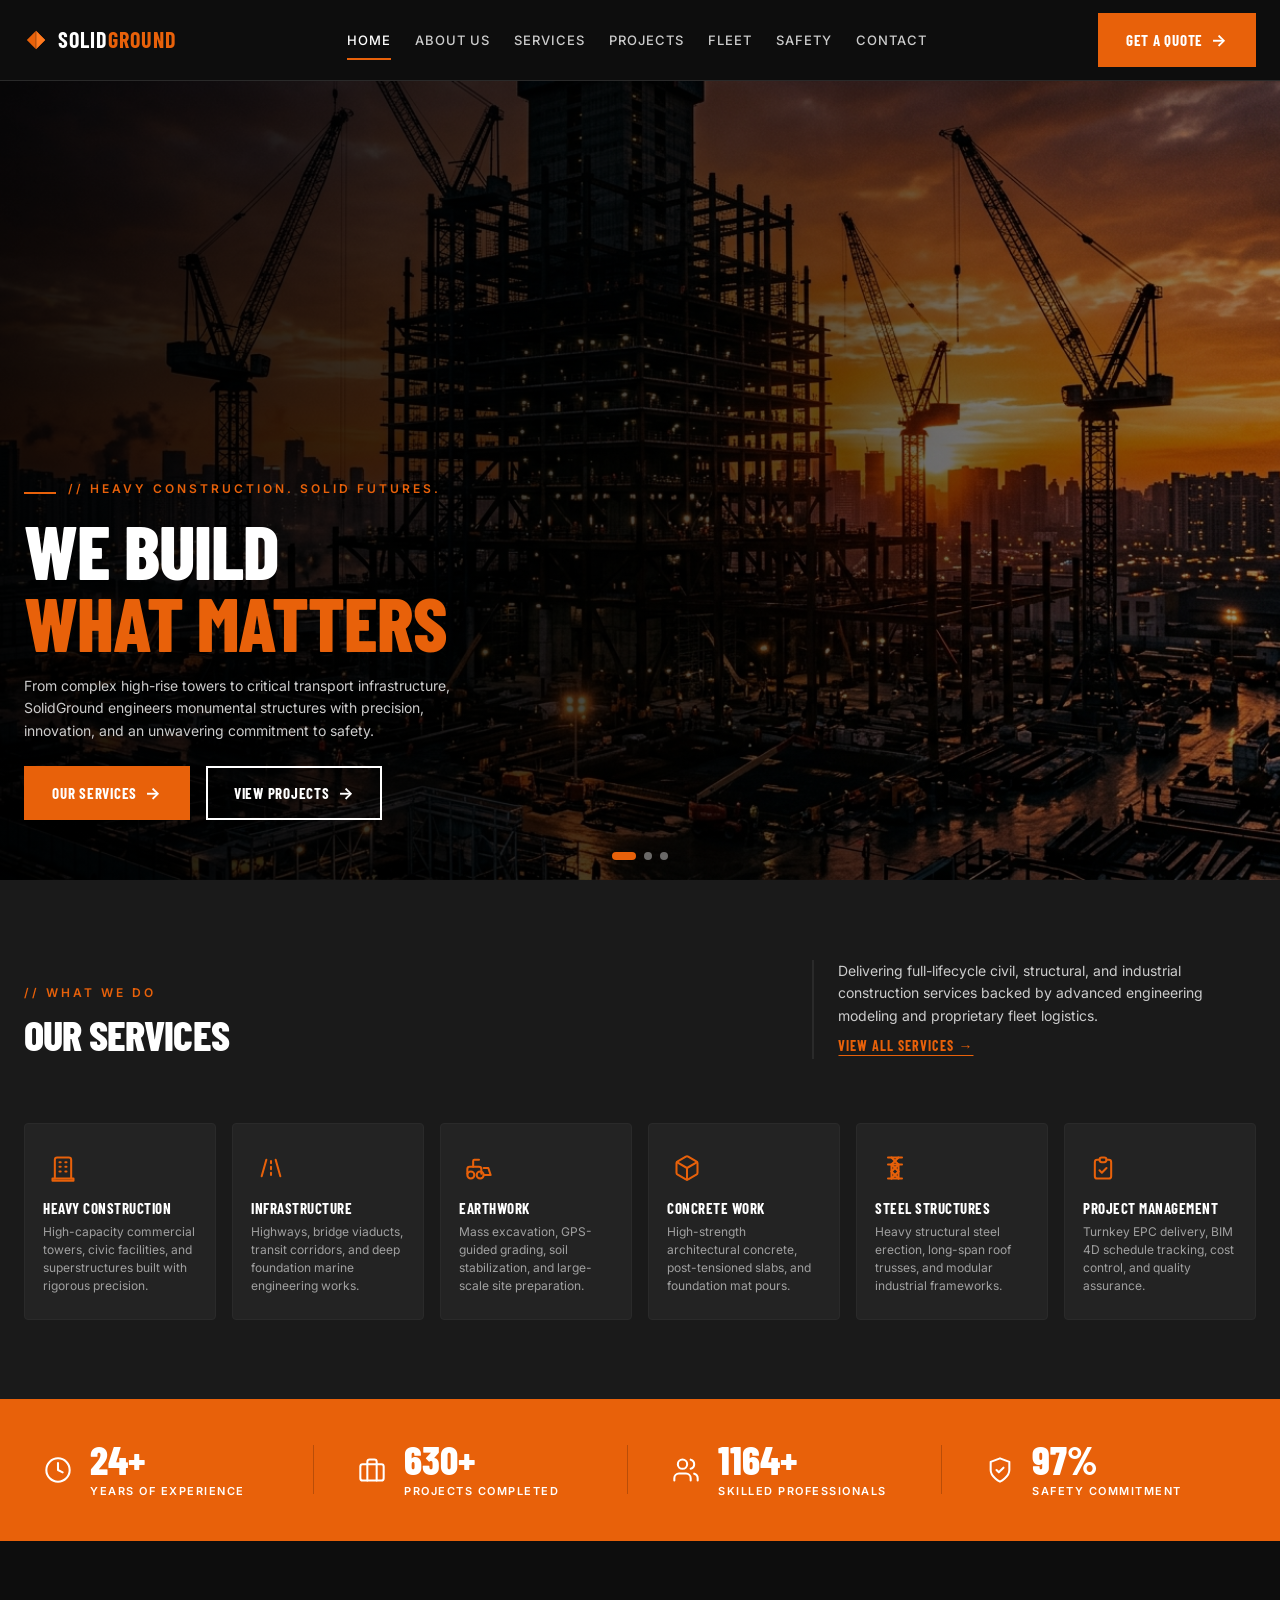
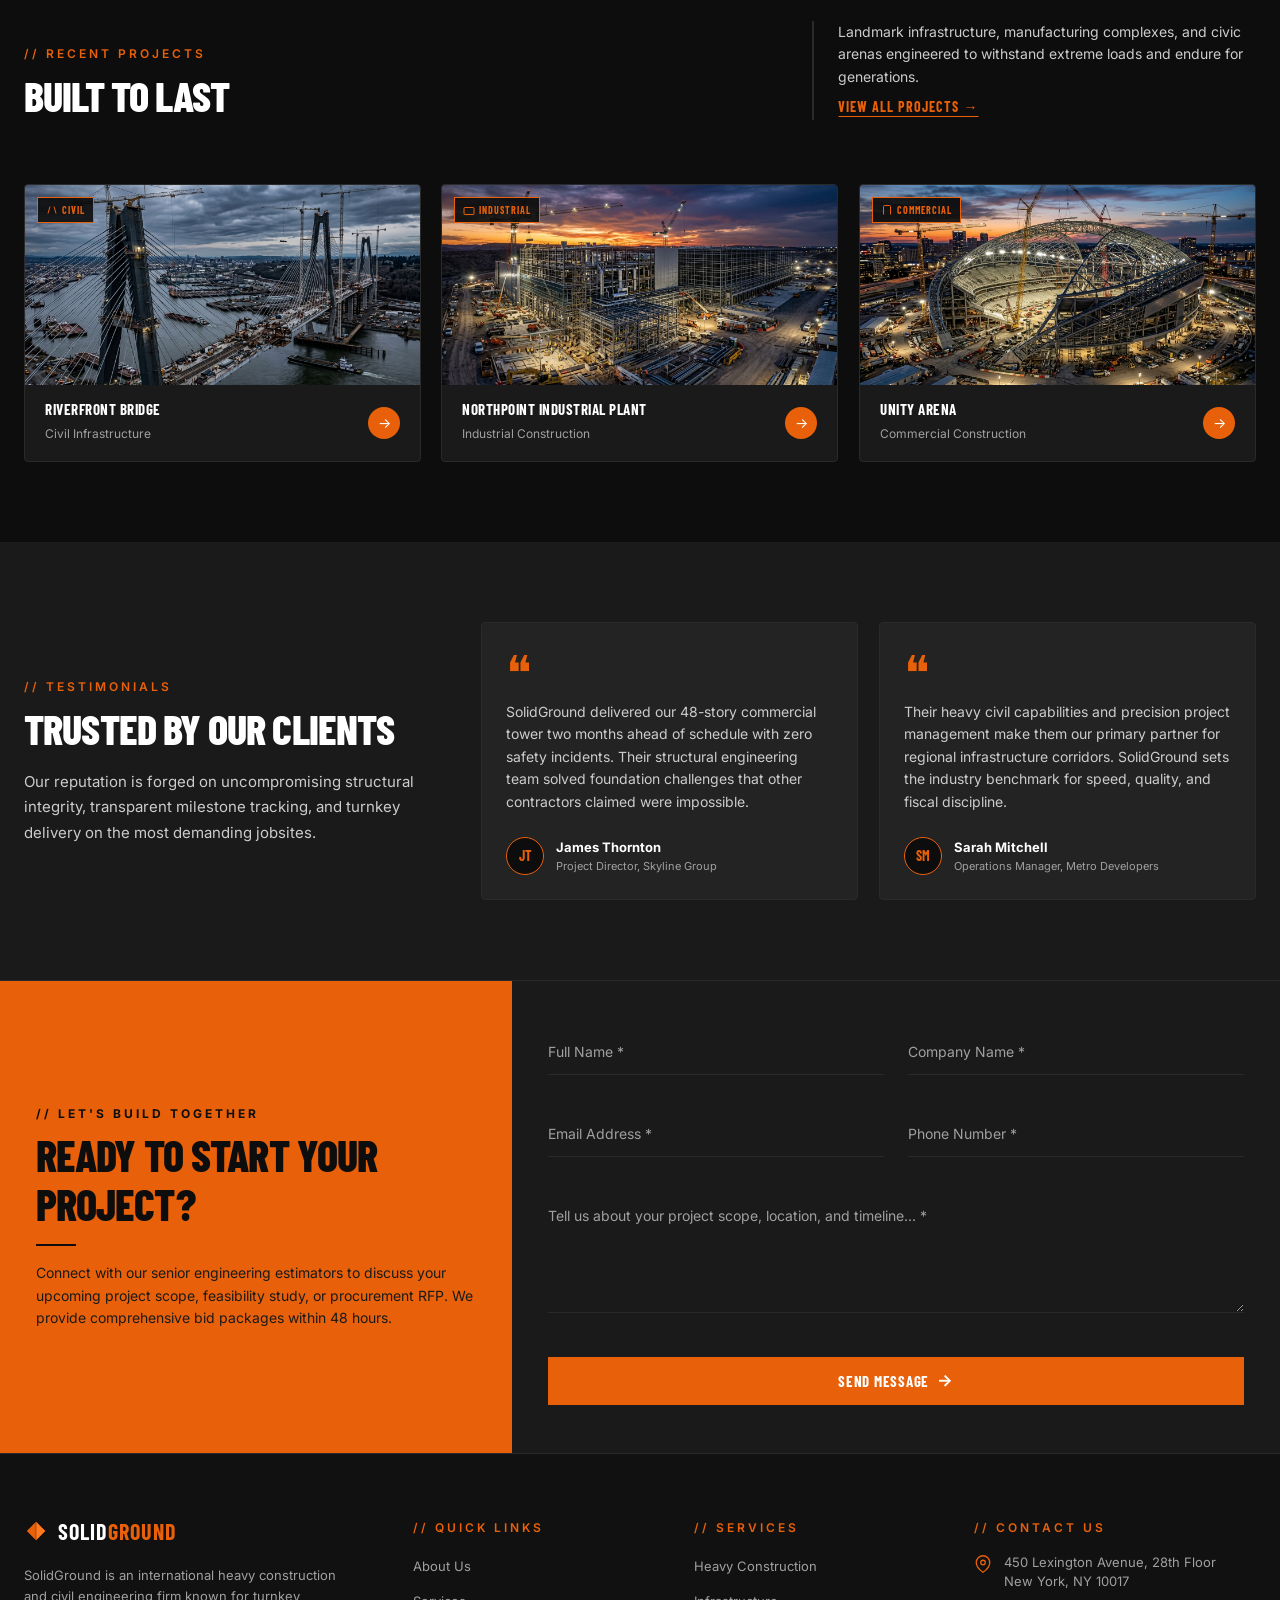
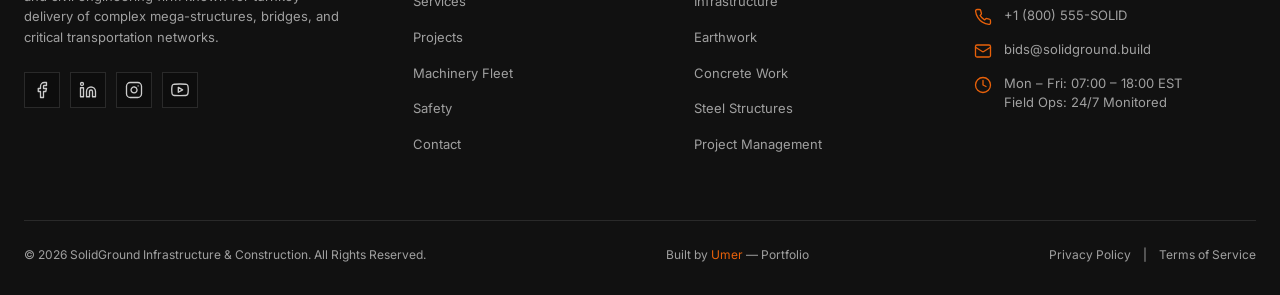
==== index.html @ 96db4514 "Update brand logo to faceted geometric diamond across all pages" ====
<!DOCTYPE html>
<html lang="en">
<head>
  <meta charset="UTF-8">
  <meta name="viewport" content="width=device-width, initial-scale=1.0">
  <title>SolidGround Infrastructure & Construction | Heavy Civil & Commercial Engineering</title>
  <meta name="description" content="SolidGround is a premier heavy civil and commercial infrastructure builder delivering landmark engineering projects across the globe.">
  
  <!-- Design System CSS -->
  <link rel="stylesheet" href="css/variables.css">
  <link rel="stylesheet" href="css/base.css">
  <link rel="stylesheet" href="css/layout.css">
  <link rel="stylesheet" href="css/components.css">
  <link rel="stylesheet" href="css/animations.css">
</head>
<body>
  <!-- Page Loader -->
  <div id="page-loader" class="page-loader">
    <div class="loader-content">
      <div class="loader-brand">SOLIDGROUND</div>
      <div class="loader-line"></div>
    </div>
  </div>

  <!-- Sticky Header / Nav -->
  <header class="site-header">
    <div class="container nav-inner">
      <a href="index.html" class="brand-logo">
        <span class="logo-icon">
          <svg viewBox="0 0 24 24" width="22" height="22" fill="none">
            <polygon points="12,2 22,12 12,22 2,12" fill="#E8610A"></polygon>
            <polygon points="12,2 22,12 12,22" fill="#FF7A1F"></polygon>
            <line x1="12" y1="2" x2="12" y2="22" stroke="#0D0D0D" stroke-width="1.2" opacity="0.3"></line>
          </svg>
        </span>
        <span><span class="brand-solid">SOLID</span><span class="brand-ground">GROUND</span></span>
      </a>

      <nav class="nav-menu">
        <a href="index.html" class="nav-link active">HOME</a>
        <a href="#about" class="nav-link">ABOUT US</a>
        <a href="capabilities.html" class="nav-link">SERVICES</a>
        <a href="projects.html" class="nav-link">PROJECTS</a>
        <a href="fleet.html" class="nav-link">FLEET</a>
        <a href="capabilities.html#safety-metrics" class="nav-link">SAFETY</a>
        <a href="request-a-bid.html" class="nav-link">CONTACT</a>
      </nav>

      <div class="nav-actions">
        <a href="request-a-bid.html" class="btn btn-primary btn-quote">GET A QUOTE</a>
        <button class="nav-toggle" aria-label="Toggle Menu">
          <span></span>
          <span></span>
          <span></span>
        </button>
      </div>
    </div>
  </header>

  <!-- Mobile Overlay Menu -->
  <div class="mobile-nav-overlay">
    <button class="mobile-nav-close" aria-label="Close Menu">✕</button>
    <a href="index.html" class="brand-logo" style="margin-bottom: var(--space-lg);">
      <span class="logo-icon">
        <svg viewBox="0 0 24 24" width="24" height="24" fill="none">
          <polygon points="12,2 22,12 12,22 2,12" fill="#E8610A"></polygon>
          <polygon points="12,2 22,12 12,22" fill="#FF7A1F"></polygon>
          <line x1="12" y1="2" x2="12" y2="22" stroke="#0D0D0D" stroke-width="1.2" opacity="0.3"></line>
        </svg>
      </span>
      <span><span class="brand-solid">SOLID</span><span class="brand-ground">GROUND</span></span>
    </a>
    <nav class="mobile-nav-links">
      <a href="index.html" class="nav-link active">HOME</a>
      <a href="#about" class="nav-link">ABOUT US</a>
      <a href="capabilities.html" class="nav-link">SERVICES</a>
      <a href="projects.html" class="nav-link">PROJECTS</a>
      <a href="fleet.html" class="nav-link">FLEET</a>
      <a href="capabilities.html#safety-metrics" class="nav-link">SAFETY</a>
      <a href="request-a-bid.html" class="nav-link">CONTACT</a>
    </nav>
    <a href="request-a-bid.html" class="btn btn-primary" style="width: 100%; max-width: 280px; text-align: center;">GET A QUOTE</a>
  </div>

  <!-- Main Content -->
  <main id="main-content">

    <!-- SECTION 1 — HERO -->
    <section class="hero-section" id="hero">
      <div class="hero-overlay"></div>
      <div class="hero-container">
        <div class="hero-eyebrow-wrapper reveal-on-scroll">
          <span class="eyebrow-rule"></span>
          <span class="eyebrow">// HEAVY CONSTRUCTION. SOLID FUTURES.</span>
        </div>
        
        <h1 class="hero-headline reveal-on-scroll reveal-delay-1">
          <span class="line-1">WE BUILD</span>
          <span class="line-2">WHAT MATTERS</span>
        </h1>

        <p class="hero-subtext reveal-on-scroll reveal-delay-2">
          From complex high-rise towers to critical transport infrastructure, SolidGround engineers monumental structures with precision, innovation, and an unwavering commitment to safety.
        </p>

        <div class="hero-actions reveal-on-scroll reveal-delay-3">
          <a href="capabilities.html" class="btn btn-primary">OUR SERVICES</a>
          <a href="projects.html" class="btn btn-outline">VIEW PROJECTS</a>
        </div>
      </div>

      <!-- Slide Indicator Dots -->
      <div class="hero-dots" aria-hidden="true">
        <span class="hero-dot active"></span>
        <span class="hero-dot"></span>
        <span class="hero-dot"></span>
      </div>
    </section>


    <!-- SECTION 2 — SERVICES ("WHAT WE DO / OUR SERVICES") -->
    <section class="section section-dark-2" id="services">
      <div class="container">
        <!-- Section Header -->
        <div class="section-header reveal-on-scroll">
          <div class="section-header-left">
            <span class="eyebrow">// WHAT WE DO</span>
            <h2 class="section-title">OUR SERVICES</h2>
          </div>
          <div class="section-header-right">
            <p>
              Delivering full-lifecycle civil, structural, and industrial construction services backed by advanced engineering modeling and proprietary fleet logistics.
            </p>
            <a href="capabilities.html" class="view-all-link">VIEW ALL SERVICES →</a>
          </div>
        </div>

        <!-- 6-Column Service Icon Grid -->
        <div class="services-grid-6">
          
          <!-- 1. Heavy Construction -->
          <div class="service-card-compact reveal-on-scroll reveal-delay-1">
            <div class="service-icon-wrap">
              <svg viewBox="0 0 24 24" width="28" height="28" fill="none" stroke="currentColor" stroke-linecap="round" stroke-linejoin="round">
                <rect x="3" y="21" width="18" height="2"></rect>
                <path d="M5 21V5a2 2 0 0 1 2-2h10a2 2 0 0 1 2 2v16"></path>
                <path d="M9 7h1"></path>
                <path d="M9 11h1"></path>
                <path d="M9 15h1"></path>
                <path d="M14 7h1"></path>
                <path d="M14 11h1"></path>
                <path d="M14 15h1"></path>
              </svg>
            </div>
            <h3>Heavy Construction</h3>
            <p>High-capacity commercial towers, civic facilities, and superstructures built with rigorous precision.</p>
          </div>

          <!-- 2. Infrastructure -->
          <div class="service-card-compact reveal-on-scroll reveal-delay-2">
            <div class="service-icon-wrap">
              <svg viewBox="0 0 24 24" width="28" height="28" fill="none" stroke="currentColor" stroke-linecap="round" stroke-linejoin="round">
                <path d="M4 19 8 5"></path>
                <path d="M16 5l4 14"></path>
                <path d="M12 8v-2"></path>
                <path d="M12 13v-2"></path>
                <path d="M12 18v-2"></path>
              </svg>
            </div>
            <h3>Infrastructure</h3>
            <p>Highways, bridge viaducts, transit corridors, and deep foundation marine engineering works.</p>
          </div>

          <!-- 3. Earthwork -->
          <div class="service-card-compact reveal-on-scroll reveal-delay-3">
            <div class="service-icon-wrap">
              <svg viewBox="0 0 24 24" width="28" height="28" fill="none" stroke="currentColor" stroke-linecap="round" stroke-linejoin="round">
                <path d="M2 17v-4a2 2 0 0 1 2-2h8a2 2 0 0 1 2 2v4"></path>
                <circle cx="5" cy="18" r="3"></circle>
                <circle cx="13" cy="18" r="3"></circle>
                <path d="M16 18h6l-2-6h-4"></path>
                <path d="M7 11V6a1 1 0 0 1 1-1h4"></path>
              </svg>
            </div>
            <h3>Earthwork</h3>
            <p>Mass excavation, GPS-guided grading, soil stabilization, and large-scale site preparation.</p>
          </div>

          <!-- 4. Concrete Work -->
          <div class="service-card-compact reveal-on-scroll reveal-delay-1">
            <div class="service-icon-wrap">
              <svg viewBox="0 0 24 24" width="28" height="28" fill="none" stroke="currentColor" stroke-linecap="round" stroke-linejoin="round">
                <path d="M21 8a2 2 0 0 0-1-1.73l-7-4a2 2 0 0 0-2 0l-7 4A2 2 0 0 0 3 8v8a2 2 0 0 0 1 1.73l7 4a2 2 0 0 0 2 0l7-4A2 2 0 0 0 21 16Z"></path>
                <path d="m3.3 7 8.7 5 8.7-5"></path>
                <path d="M12 22V12"></path>
              </svg>
            </div>
            <h3>Concrete Work</h3>
            <p>High-strength architectural concrete, post-tensioned slabs, and foundation mat pours.</p>
          </div>

          <!-- 5. Steel Structures -->
          <div class="service-card-compact reveal-on-scroll reveal-delay-2">
            <div class="service-icon-wrap">
              <svg viewBox="0 0 24 24" width="28" height="28" fill="none" stroke="currentColor" stroke-linecap="round" stroke-linejoin="round">
                <path d="M6 21h12"></path>
                <path d="M9 21V9"></path>
                <path d="M15 21V9"></path>
                <path d="M6 9h12"></path>
                <path d="M6 3h12"></path>
                <path d="M9 9 15 3"></path>
                <path d="M9 3l6 6"></path>
                <path d="M9 15l6-6"></path>
                <path d="M9 9l6 6"></path>
                <path d="M9 21l6-6"></path>
                <path d="M9 15l6 6"></path>
              </svg>
            </div>
            <h3>Steel Structures</h3>
            <p>Heavy structural steel erection, long-span roof trusses, and modular industrial frameworks.</p>
          </div>

          <!-- 6. Project Management -->
          <div class="service-card-compact reveal-on-scroll reveal-delay-3">
            <div class="service-icon-wrap">
              <svg viewBox="0 0 24 24" width="28" height="28" fill="none" stroke="currentColor" stroke-linecap="round" stroke-linejoin="round">
                <path d="M9 5H7a2 2 0 0 0-2 2v12a2 2 0 0 0 2 2h10a2 2 0 0 0 2-2V7a2 2 0 0 0-2-2h-2"></path>
                <rect x="9" y="3" width="6" height="4" rx="2"></rect>
                <path d="m9 14 2 2 4-4"></path>
              </svg>
            </div>
            <h3>Project Management</h3>
            <p>Turnkey EPC delivery, BIM 4D schedule tracking, cost control, and quality assurance.</p>
          </div>

        </div>
      </div>
    </section>


    <!-- SECTION 3 — STATS BAR -->
    <section class="stats-strip" id="stats">
      <div class="container">
        <div class="stats-grid-4">
          
          <!-- Stat 1 -->
          <div class="stat-item reveal-on-scroll">
            <div class="stat-icon">
              <svg viewBox="0 0 24 24" width="28" height="28" fill="none" stroke="currentColor" stroke-linecap="round" stroke-linejoin="round">
                <circle cx="12" cy="12" r="10"></circle>
                <polyline points="12 6 12 12 16 14"></polyline>
              </svg>
            </div>
            <div class="stat-content">
              <div class="stat-num" data-target="25" data-suffix="+">0+</div>
              <div class="stat-lbl">YEARS OF EXPERIENCE</div>
            </div>
          </div>

          <!-- Stat 2 -->
          <div class="stat-item reveal-on-scroll reveal-delay-1">
            <div class="stat-icon">
              <svg viewBox="0 0 24 24" width="28" height="28" fill="none" stroke="currentColor" stroke-linecap="round" stroke-linejoin="round">
                <rect x="2" y="7" width="20" height="14" rx="2" ry="2"></rect>
                <path d="M16 21V5a2 2 0 0 0-2-2h-4a2 2 0 0 0-2 2v16"></path>
              </svg>
            </div>
            <div class="stat-content">
              <div class="stat-num" data-target="650" data-suffix="+">0+</div>
              <div class="stat-lbl">PROJECTS COMPLETED</div>
            </div>
          </div>

          <!-- Stat 3 -->
          <div class="stat-item reveal-on-scroll reveal-delay-2">
            <div class="stat-icon">
              <svg viewBox="0 0 24 24" width="28" height="28" fill="none" stroke="currentColor" stroke-linecap="round" stroke-linejoin="round">
                <path d="M16 21v-2a4 4 0 0 0-4-4H6a4 4 0 0 0-4 4v2"></path>
                <circle cx="9" cy="7" r="4"></circle>
                <path d="M22 21v-2a4 4 0 0 0-3-3.87"></path>
                <path d="M16 3.13a4 4 0 0 1 0 7.75"></path>
              </svg>
            </div>
            <div class="stat-content">
              <div class="stat-num" data-target="1200" data-suffix="+">0+</div>
              <div class="stat-lbl">SKILLED PROFESSIONALS</div>
            </div>
          </div>

          <!-- Stat 4 -->
          <div class="stat-item reveal-on-scroll reveal-delay-3">
            <div class="stat-icon">
              <svg viewBox="0 0 24 24" width="28" height="28" fill="none" stroke="currentColor" stroke-linecap="round" stroke-linejoin="round">
                <path d="M12 22s8-4 8-10V5l-8-3-8 3v7c0 6 8 10 8 10z"></path>
                <path d="m9 12 2 2 4-4"></path>
              </svg>
            </div>
            <div class="stat-content">
              <div class="stat-num" data-target="100" data-suffix="%">0%</div>
              <div class="stat-lbl">SAFETY COMMITMENT</div>
            </div>
          </div>

        </div>
      </div>
    </section>


    <!-- SECTION 4 — PROJECTS ("RECENT PROJECTS / BUILT TO LAST") -->
    <section class="section section-dark" id="projects">
      <div class="container">
        <!-- Section Header -->
        <div class="section-header reveal-on-scroll">
          <div class="section-header-left">
            <span class="eyebrow">// RECENT PROJECTS</span>
            <h2 class="section-title">BUILT TO LAST</h2>
          </div>
          <div class="section-header-right">
            <p>
              Landmark infrastructure, manufacturing complexes, and civic arenas engineered to withstand extreme loads and endure for generations.
            </p>
            <a href="projects.html" class="view-all-link">VIEW ALL PROJECTS →</a>
          </div>
        </div>

        <!-- 3-Column Project Card Grid -->
        <div class="projects-grid-3">
          
          <!-- Project 1: Riverfront Bridge -->
          <div class="project-card-home reveal-on-scroll reveal-delay-1">
            <div class="project-media-wrap">
              <img src="assets/images/project-bridge.jpg" alt="Riverfront Bridge suspension infrastructure" loading="lazy">
              <div class="project-tag-badge">
                <svg viewBox="0 0 24 24" width="14" height="14" fill="none" stroke="currentColor" stroke-width="2">
                  <path d="M4 19 8 5"></path><path d="M16 5l4 14"></path>
                </svg>
                CIVIL
              </div>
            </div>
            <div class="project-info-row">
              <div class="project-info-text">
                <h3>Riverfront Bridge</h3>
                <span class="category">Civil Infrastructure</span>
              </div>
              <a href="projects.html" class="circle-arrow-btn" aria-label="View Riverfront Bridge details">→</a>
            </div>
          </div>

          <!-- Project 2: Northpoint Industrial Plant -->
          <div class="project-card-home reveal-on-scroll reveal-delay-2">
            <div class="project-media-wrap">
              <img src="assets/images/project-industrial.jpg" alt="Northpoint Industrial Plant manufacturing facility" loading="lazy">
              <div class="project-tag-badge">
                <svg viewBox="0 0 24 24" width="14" height="14" fill="none" stroke="currentColor" stroke-width="2">
                  <rect x="2" y="7" width="20" height="14" rx="2"></rect>
                </svg>
                INDUSTRIAL
              </div>
            </div>
            <div class="project-info-row">
              <div class="project-info-text">
                <h3>Northpoint Industrial Plant</h3>
                <span class="category">Industrial Construction</span>
              </div>
              <a href="projects.html" class="circle-arrow-btn" aria-label="View Northpoint Industrial details">→</a>
            </div>
          </div>

          <!-- Project 3: Unity Arena -->
          <div class="project-card-home reveal-on-scroll reveal-delay-3">
            <div class="project-media-wrap">
              <img src="assets/images/project-arena.jpg" alt="Unity Arena sports and entertainment stadium" loading="lazy">
              <div class="project-tag-badge">
                <svg viewBox="0 0 24 24" width="14" height="14" fill="none" stroke="currentColor" stroke-width="2">
                  <path d="M5 21V5a2 2 0 0 1 2-2h10a2 2 0 0 1 2 2v16"></path>
                </svg>
                COMMERCIAL
              </div>
            </div>
            <div class="project-info-row">
              <div class="project-info-text">
                <h3>Unity Arena</h3>
                <span class="category">Commercial Construction</span>
              </div>
              <a href="projects.html" class="circle-arrow-btn" aria-label="View Unity Arena details">→</a>
            </div>
          </div>

        </div>
      </div>
    </section>


    <!-- SECTION 5 — TESTIMONIALS ("TRUSTED BY OUR CLIENTS") -->
    <section class="section section-dark-2" id="about">
      <div class="container">
        <div class="testimonials-wrapper">
          
          <!-- Left Column (35%) -->
          <div class="testimonials-left reveal-on-scroll">
            <span class="eyebrow">// TESTIMONIALS</span>
            <h2 class="section-title">TRUSTED BY OUR CLIENTS</h2>
            <p style="margin-top: 16px; color: var(--color-grey-light); font-size: 15px; line-height: 1.7;">
              Our reputation is forged on uncompromising structural integrity, transparent milestone tracking, and turnkey delivery on the most demanding jobsites.
            </p>
          </div>

          <!-- Right Column (65%) - 2 Cards -->
          <div class="testimonials-right">
            
            <!-- Testimonial 1 -->
            <div class="testimonial-card reveal-on-scroll reveal-delay-1">
              <div>
                <span class="quote-mark" aria-hidden="true">❝</span>
                <p class="quote-text">
                  SolidGround delivered our 48-story commercial tower two months ahead of schedule with zero safety incidents. Their structural engineering team solved foundation challenges that other contractors claimed were impossible.
                </p>
              </div>
              <div class="testimonial-author">
                <div class="author-avatar">JT</div>
                <div class="author-info">
                  <div class="name">James Thornton</div>
                  <div class="role">Project Director, Skyline Group</div>
                </div>
              </div>
            </div>

            <!-- Testimonial 2 -->
            <div class="testimonial-card reveal-on-scroll reveal-delay-2">
              <div>
                <span class="quote-mark" aria-hidden="true">❝</span>
                <p class="quote-text">
                  Their heavy civil capabilities and precision project management make them our primary partner for regional infrastructure corridors. SolidGround sets the industry benchmark for speed, quality, and fiscal discipline.
                </p>
              </div>
              <div class="testimonial-author">
                <div class="author-avatar">SM</div>
                <div class="author-info">
                  <div class="name">Sarah Mitchell</div>
                  <div class="role">Operations Manager, Metro Developers</div>
                </div>
              </div>
            </div>

          </div>

        </div>
      </div>
    </section>


    <!-- SECTION 6 — CONTACT / CTA + FORM -->
    <section class="section contact-cta-section" id="contact">
      <div class="contact-split-wrap">
        
        <!-- Left Column (40% - Orange Background) -->
        <div class="contact-split-left reveal-on-scroll">
          <span class="eyebrow-dark">// LET'S BUILD TOGETHER</span>
          <h2 class="section-title-dark">READY TO START YOUR PROJECT?</h2>
          <div class="rule-dark"></div>
          <p>
            Connect with our senior engineering estimators to discuss your upcoming project scope, feasibility study, or procurement RFP. We provide comprehensive bid packages within 48 hours.
          </p>
        </div>

        <!-- Right Column (60% - Dark-2 Background) -->
        <div class="contact-split-right reveal-on-scroll reveal-delay-1">
          
          <form id="home-contact-form" novalidate>
            <!-- 2x2 Grid -->
            <div class="input-grid-2x2">
              <div class="form-group-minimal">
                <input type="text" id="contact-name" class="form-input-minimal" placeholder="Full Name *" required>
                <div class="form-error-msg">Please enter your full name</div>
              </div>

              <div class="form-group-minimal">
                <input type="text" id="contact-company" class="form-input-minimal" placeholder="Company Name *" required>
                <div class="form-error-msg">Please enter company name</div>
              </div>

              <div class="form-group-minimal">
                <input type="email" id="contact-email" class="form-input-minimal" placeholder="Email Address *" required>
                <div class="form-error-msg">Please provide a valid work email</div>
              </div>

              <div class="form-group-minimal">
                <input type="tel" id="contact-phone" class="form-input-minimal" placeholder="Phone Number *" required>
                <div class="form-error-msg">Please enter phone number</div>
              </div>
            </div>

            <!-- Full-width Textarea -->
            <div class="form-group-minimal">
              <textarea id="contact-message" class="form-textarea-minimal" placeholder="Tell us about your project scope, location, and timeline... *" required></textarea>
              <div class="form-error-msg">Please describe your project scope (min 10 characters)</div>
            </div>

            <!-- Submit Button -->
            <button type="submit" class="btn btn-primary" style="width: 100%;">SEND MESSAGE</button>
          </form>

          <!-- Confirmation Success Box -->
          <div id="contact-success-box" class="form-success-box">
            <svg viewBox="0 0 24 24" width="48" height="48" fill="none" stroke="#E8610A" stroke-width="2" style="margin: 0 auto 12px;">
              <path d="M22 11.08V12a10 10 0 1 1-5.93-9.14"></path>
              <polyline points="22 4 12 14.01 9 11.01"></polyline>
            </svg>
            <h3>MESSAGE RECEIVED</h3>
            <p>Thank you for contacting SolidGround. A senior engineering estimator will review your specifications and reach out within 24 hours.</p>
          </div>

        </div>

      </div>
    </section>

  </main>

  <!-- Site Footer -->
  <footer class="site-footer">
    <div class="container">
      <div class="footer-top">
        <!-- Col 1: Logo + Desc + Socials -->
        <div class="footer-col">
          <a href="index.html" class="brand-logo" style="margin-bottom: 8px;">
            <span class="logo-icon">
              <svg viewBox="0 0 24 24" width="22" height="22" fill="none">
                <polygon points="12,2 22,12 12,22 2,12" fill="#E8610A"></polygon>
                <polygon points="12,2 22,12 12,22" fill="#FF7A1F"></polygon>
                <line x1="12" y1="2" x2="12" y2="22" stroke="#0D0D0D" stroke-width="1.2" opacity="0.3"></line>
              </svg>
            </span>
            <span><span class="brand-solid">SOLID</span><span class="brand-ground">GROUND</span></span>
          </a>
          <p class="footer-desc">
            SolidGround is an international heavy construction and civil engineering firm known for turnkey delivery of complex mega-structures, bridges, and critical transportation networks.
          </p>
          <div class="social-links">
            <a href="#" class="social-box" aria-label="Facebook">
              <svg viewBox="0 0 24 24" fill="none" stroke="currentColor" stroke-width="1.75" stroke-linecap="round" stroke-linejoin="round">
                <path d="M18 2h-3a5 5 0 0 0-5 5v3H7v4h3v8h4v-8h3l1-4h-4V7a1 1 0 0 1 1-1h3z"></path>
              </svg>
            </a>
            <a href="#" class="social-box" aria-label="LinkedIn">
              <svg viewBox="0 0 24 24" fill="none" stroke="currentColor" stroke-width="1.75" stroke-linecap="round" stroke-linejoin="round">
                <path d="M16 8a6 6 0 0 1 6 6v7h-4v-7a2 2 0 0 0-2-2 2 2 0 0 0-2 2v7h-4v-7a6 6 0 0 1 6-6z"></path>
                <rect x="2" y="9" width="4" height="12"></rect>
                <circle cx="4" cy="4" r="2"></circle>
              </svg>
            </a>
            <a href="#" class="social-box" aria-label="Instagram">
              <svg viewBox="0 0 24 24" fill="none" stroke="currentColor" stroke-width="1.75" stroke-linecap="round" stroke-linejoin="round">
                <rect x="2" y="2" width="20" height="20" rx="5" ry="5"></rect>
                <path d="M16 11.37A4 4 0 1 1 12.63 8 4 4 0 0 1 16 11.37z"></path>
                <line x1="17.5" y1="6.5" x2="17.51" y2="6.5"></line>
              </svg>
            </a>
            <a href="#" class="social-box" aria-label="YouTube">
              <svg viewBox="0 0 24 24" fill="none" stroke="currentColor" stroke-width="1.75" stroke-linecap="round" stroke-linejoin="round">
                <path d="M22.54 6.42a2.78 2.78 0 0 0-1.94-2C18.88 4 12 4 12 4s-6.88 0-8.6.46a2.78 2.78 0 0 0-1.94 2A29 29 0 0 0 1 11.75a29 29 0 0 0 .46 5.33A2.78 2.78 0 0 0 3.4 19c1.72.46 8.6.46 8.6.46s6.88 0 8.6-.46a2.78 2.78 0 0 0 1.94-2 29 29 0 0 0 .46-5.25 29 29 0 0 0-.46-5.33z"></path>
                <polygon points="9.75 15.02 15.5 11.75 9.75 8.48 9.75 15.02"></polygon>
              </svg>
            </a>
          </div>
        </div>

        <!-- Col 2: Quick Links -->
        <div class="footer-col">
          <span class="eyebrow" style="margin-bottom: var(--space-sm);">// QUICK LINKS</span>
          <ul class="footer-links">
            <li><a href="#about">About Us</a></li>
            <li><a href="capabilities.html">Services</a></li>
            <li><a href="projects.html">Projects</a></li>
            <li><a href="fleet.html">Machinery Fleet</a></li>
            <li><a href="capabilities.html#safety-metrics">Safety</a></li>
            <li><a href="request-a-bid.html">Contact</a></li>
          </ul>
        </div>

        <!-- Col 3: Services -->
        <div class="footer-col">
          <span class="eyebrow" style="margin-bottom: var(--space-sm);">// SERVICES</span>
          <ul class="footer-links">
            <li><a href="capabilities.html">Heavy Construction</a></li>
            <li><a href="capabilities.html">Infrastructure</a></li>
            <li><a href="capabilities.html">Earthwork</a></li>
            <li><a href="capabilities.html">Concrete Work</a></li>
            <li><a href="capabilities.html">Steel Structures</a></li>
            <li><a href="capabilities.html">Project Management</a></li>
          </ul>
        </div>

        <!-- Col 4: Contact Us -->
        <div class="footer-col">
          <span class="eyebrow" style="margin-bottom: var(--space-sm);">// CONTACT US</span>
          <div class="footer-contact-list">
            <div class="footer-contact-item">
              <span class="contact-icon">
                <svg viewBox="0 0 24 24" fill="none" stroke="currentColor" stroke-width="1.75" stroke-linecap="round" stroke-linejoin="round">
                  <path d="M21 10c0 7-9 13-9 13s-9-6-9-13a9 9 0 0 1 18 0z"></path>
                  <circle cx="12" cy="10" r="3"></circle>
                </svg>
              </span>
              <span>450 Lexington Avenue, 28th Floor<br>New York, NY 10017</span>
            </div>
            <div class="footer-contact-item">
              <span class="contact-icon">
                <svg viewBox="0 0 24 24" fill="none" stroke="currentColor" stroke-width="1.75" stroke-linecap="round" stroke-linejoin="round">
                  <path d="M22 16.92v3a2 2 0 0 1-2.18 2 19.79 19.79 0 0 1-8.63-3.07 19.5 19.5 0 0 1-6-6 19.79 19.79 0 0 1-3.07-8.67A2 2 0 0 1 4.11 2h3a2 2 0 0 1 2 1.72 12.84 12.84 0 0 0 .7 2.81 2 2 0 0 1-.45 2.11L8.09 9.91a16 16 0 0 0 6 6l1.27-1.27a2 2 0 0 1 2.11-.45 12.84 12.84 0 0 0 2.81.7A2 2 0 0 1 22 16.92z"></path>
                </svg>
              </span>
              <a href="tel:+18005557654">+1 (800) 555-SOLID</a>
            </div>
            <div class="footer-contact-item">
              <span class="contact-icon">
                <svg viewBox="0 0 24 24" fill="none" stroke="currentColor" stroke-width="1.75" stroke-linecap="round" stroke-linejoin="round">
                  <rect x="2" y="4" width="20" height="16" rx="2"></rect>
                  <path d="m22 7-8.97 5.7a1.94 1.94 0 0 1-2.06 0L2 7"></path>
                </svg>
              </span>
              <a href="mailto:bids@solidground.build">bids@solidground.build</a>
            </div>
            <div class="footer-contact-item">
              <span class="contact-icon">
                <svg viewBox="0 0 24 24" fill="none" stroke="currentColor" stroke-width="1.75" stroke-linecap="round" stroke-linejoin="round">
                  <circle cx="12" cy="12" r="10"></circle>
                  <polyline points="12 6 12 12 16 14"></polyline>
                </svg>
              </span>
              <span>Mon – Fri: 07:00 – 18:00 EST<br>Field Ops: 24/7 Monitored</span>
            </div>
          </div>
        </div>
      </div>

      <!-- Divider -->
      <div class="footer-divider"></div>

      <!-- Bottom Bar -->
      <div class="footer-bottom">
        <div>
          &copy; 2026 SolidGround Infrastructure & Construction. All Rights Reserved.
        </div>
        <div class="footer-credit">
          Built by <a href="#" target="_blank" rel="noopener">Umer</a> — Portfolio
        </div>
        <div class="footer-bottom-links">
          <a href="#">Privacy Policy</a>
          <span>|</span>
          <a href="#">Terms of Service</a>
        </div>
      </div>
    </div>
  </footer>

  <!-- Scripts -->
  <script src="js/loader.js"></script>
  <script src="js/nav.js"></script>
  <script src="js/main.js"></script>
</body>
</html>
---- css/variables.css ----
:root {
  /* Colors */
  --color-dark: #0D0D0D;
  --color-dark-2: #1A1A1A;
  --color-dark-3: #232323;
  --color-orange: #E8610A;
  --color-orange-hover: #FF7A1F;
  --color-white: #FFFFFF;
  --color-grey: #A0A0A0;
  --color-grey-light: #CCCCCC;
  --color-border: #2A2A2A;

  /* Typography */
  --font-display: 'Barlow Condensed', sans-serif;
  --font-body: 'Inter', sans-serif;

  /* Spacing scale (8px base) */
  --space-xs: 8px;
  --space-sm: 16px;
  --space-md: 24px;
  --space-lg: 40px;
  --space-xl: 64px;
  --space-2xl: 96px;
  --space-3xl: 128px;

  /* Transitions */
  --transition-fast: 0.2s ease;
  --transition-base: 0.3s ease;

  /* Border radius — sharp, industrial */
  --radius-sm: 4px;
  --radius-btn: 0px;
}
---- css/base.css ----
@import url('https://fonts.googleapis.com/css2?family=Barlow+Condensed:wght@600;700;800&family=Inter:wght@400;500;600&display=swap');

/* CSS Reset */
*, *::before, *::after {
  box-sizing: border-box;
  margin: 0;
  padding: 0;
}

html {
  scroll-behavior: smooth;
  font-size: 16px;
}

body {
  background-color: var(--color-dark);
  color: var(--color-white);
  font-family: var(--font-body);
  line-height: 1.6;
  -webkit-font-smoothing: antialiased;
  -moz-osx-font-smoothing: grayscale;
  overflow-x: hidden;
  min-height: 100vh;
}

/* Headings */
h1, h2, h3, h4, h5, h6 {
  font-family: var(--font-display);
  text-transform: uppercase;
  font-weight: 700;
  letter-spacing: -0.02em;
  line-height: 1.1;
  color: var(--color-white);
}

h1 {
  font-size: clamp(36px, 5vw, 64px);
  font-weight: 800;
}

h2 {
  font-size: clamp(28px, 3.5vw, 44px);
  font-weight: 800;
}

h3 {
  font-size: clamp(20px, 2.5vw, 28px);
  font-weight: 700;
}

h4 {
  font-size: clamp(16px, 2vw, 22px);
  font-weight: 700;
}

p {
  color: var(--color-grey);
  font-size: 0.95rem;
}

a {
  color: inherit;
  text-decoration: none;
  transition: color var(--transition-fast);
}

img, video {
  max-width: 100%;
  height: auto;
  display: block;
}

svg {
  display: block;
  flex-shrink: 0;
}

ul, ol {
  list-style: none;
}

/* Reusable Typography Classes */
.eyebrow {
  font-size: 12px;
  letter-spacing: 3px;
  color: var(--color-orange);
  font-weight: 600;
  text-transform: uppercase;
  display: inline-flex;
  align-items: center;
  gap: var(--space-xs);
  margin-bottom: var(--space-xs);
}

.section-title {
  font-size: clamp(28px, 3.5vw, 42px);
  font-weight: 800;
  font-family: var(--font-display);
  text-transform: uppercase;
  color: var(--color-white);
  line-height: 1.15;
  letter-spacing: -0.02em;
}

/* Button Base Styles */
.btn {
  display: inline-flex;
  align-items: center;
  justify-content: center;
  gap: var(--space-xs);
  padding: 13px 26px;
  border-radius: var(--radius-btn);
  font-family: var(--font-display);
  font-size: 15px;
  font-weight: 700;
  letter-spacing: 0.05em;
  text-transform: uppercase;
  cursor: pointer;
  transition: all var(--transition-fast);
  border: none;
  position: relative;
  text-decoration: none;
}

.btn::after {
  content: "→";
  font-family: var(--font-body);
  font-size: 1.1em;
  line-height: 1;
  transition: transform var(--transition-fast);
}

.btn:hover::after {
  transform: translateX(4px);
}

.btn-primary {
  background-color: var(--color-orange);
  color: var(--color-white);
  border: 2px solid var(--color-orange);
}

.btn-primary:hover {
  background-color: var(--color-orange-hover);
  border-color: var(--color-orange-hover);
  color: var(--color-white);
}

.btn-outline {
  background-color: transparent;
  color: var(--color-white);
  border: 2px solid var(--color-white);
}

.btn-outline:hover {
  background-color: var(--color-white);
  color: var(--color-dark);
}

.btn-outline-orange {
  background-color: transparent;
  color: var(--color-orange);
  border: 2px solid var(--color-orange);
}

.btn-outline-orange:hover {
  background-color: var(--color-orange);
  color: var(--color-white);
}

.btn-no-arrow::after {
  display: none;
}

.btn-sm {
  padding: 8px 18px;
  font-size: 13px;
}
---- css/layout.css ----
/* ==========================================================================
   SolidGround Design System — Responsive Layout & Grid CSS
   ========================================================================== */

/* Container & Layout Constraints */
.container {
  width: 100%;
  max-width: 1280px;
  margin-left: auto;
  margin-right: auto;
  padding-left: 24px;
  padding-right: 24px;
}

@media (max-width: 768px) {
  .container {
    padding-left: 16px;
    padding-right: 16px;
  }
}

.container-fluid {
  width: 100%;
  padding-left: 24px;
  padding-right: 24px;
}

@media (max-width: 768px) {
  .container-fluid {
    padding-left: 16px;
    padding-right: 16px;
  }
}

/* Alternating Section Backgrounds */
.section {
  padding-top: 80px;
  padding-bottom: 80px;
  position: relative;
}

@media (max-width: 992px) {
  .section {
    padding-top: 60px;
    padding-bottom: 60px;
  }
}

@media (max-width: 576px) {
  .section {
    padding-top: 48px;
    padding-bottom: 48px;
  }
}

.section-dark {
  background-color: var(--color-dark);
}

.section-dark-2 {
  background-color: var(--color-dark-2);
}

.section-border-top {
  border-top: 1px solid var(--color-border);
}

.section-border-bottom {
  border-bottom: 1px solid var(--color-border);
}

/* Section Header Layout: Left title + eyebrow, Right description */
.section-header {
  display: flex;
  flex-direction: column;
  gap: var(--space-md);
  margin-bottom: var(--space-xl);
}

@media (min-width: 768px) {
  .section-header {
    flex-direction: row;
    justify-content: space-between;
    align-items: flex-end;
  }

  .section-header-left {
    flex: 1;
    max-width: 60%;
  }

  .section-header-right {
    flex: 1;
    max-width: 36%;
    padding-left: var(--space-md);
    border-left: 2px solid var(--color-border);
  }
}

.section-header-right p {
  color: var(--color-grey-light);
  font-size: 14px;
  line-height: 1.6;
}

/* Generic Grids */
.grid {
  display: grid;
  gap: 20px;
}

.grid-2 {
  grid-template-columns: 1fr;
}

.grid-3 {
  grid-template-columns: 1fr;
}

.grid-4 {
  grid-template-columns: 1fr;
}

@media (min-width: 600px) {
  .grid-2 {
    grid-template-columns: repeat(2, 1fr);
  }
  .grid-4 {
    grid-template-columns: repeat(2, 1fr);
  }
}

@media (min-width: 1024px) {
  .grid-3 {
    grid-template-columns: repeat(3, 1fr);
  }
  .grid-4 {
    grid-template-columns: repeat(4, 1fr);
  }
}

/* Sticky Header / Nav */
.site-header {
  position: fixed;
  top: 0;
  left: 0;
  width: 100%;
  z-index: 1000;
  background-color: var(--color-dark);
  border-bottom: 1px solid var(--color-border);
  transition: all var(--transition-base);
}

.site-header.scrolled {
  background-color: rgba(13, 13, 13, 0.95);
  backdrop-filter: blur(10px);
  box-shadow: 0 10px 30px rgba(0, 0, 0, 0.6);
}

.nav-inner {
  display: flex;
  align-items: center;
  justify-content: space-between;
  height: 80px;
}

/* Brand Logo */
.brand-logo {
  display: flex;
  align-items: center;
  gap: 10px;
  font-family: var(--font-display);
  font-size: 22px;
  font-weight: 700;
  text-transform: uppercase;
  letter-spacing: 0.05em;
  color: var(--color-white);
  text-decoration: none;
}

.brand-logo .brand-solid {
  color: var(--color-white);
}

.brand-logo .brand-ground {
  color: var(--color-orange);
}

.brand-logo .logo-icon {
  width: 24px;
  height: 24px;
  color: var(--color-orange);
  display: flex;
  align-items: center;
  justify-content: center;
  flex-shrink: 0;
}

.brand-logo .logo-icon svg {
  width: 22px;
  height: 22px;
}

/* Desktop Nav Menu */
.nav-menu {
  display: none;
  align-items: center;
  gap: 24px;
}

@media (min-width: 1024px) {
  .nav-menu {
    display: flex;
  }
}

.nav-link {
  font-family: var(--font-body);
  font-size: 13px;
  font-weight: 500;
  text-transform: uppercase;
  letter-spacing: 1px;
  color: var(--color-grey-light);
  position: relative;
  padding: 10px 0;
  transition: color var(--transition-fast);
  text-decoration: none;
}

.nav-link:hover {
  color: var(--color-white);
}

.nav-link.active {
  color: var(--color-white);
}

.nav-link.active::after {
  content: "";
  position: absolute;
  bottom: 0;
  left: 0;
  width: 100%;
  height: 2px;
  background-color: var(--color-orange);
}

.nav-actions {
  display: flex;
  align-items: center;
  gap: var(--space-md);
}

.nav-actions .btn-quote {
  display: none;
}

@media (min-width: 768px) {
  .nav-actions .btn-quote {
    display: inline-flex;
  }
}

/* Hamburger Icon for Mobile */
.nav-toggle {
  display: flex;
  flex-direction: column;
  justify-content: space-between;
  width: 24px;
  height: 18px;
  background: transparent;
  border: none;
  cursor: pointer;
  padding: 0;
}

@media (min-width: 1024px) {
  .nav-toggle {
    display: none;
  }
}

.nav-toggle span {
  width: 100%;
  height: 2px;
  background-color: var(--color-white);
  transition: all var(--transition-fast);
}

/* Mobile Nav Overlay Menu */
.mobile-nav-overlay {
  position: fixed;
  inset: 0;
  background-color: rgba(13, 13, 13, 0.98);
  backdrop-filter: blur(12px);
  z-index: 2000;
  display: flex;
  flex-direction: column;
  justify-content: center;
  align-items: center;
  padding: var(--space-xl) var(--space-md);
  opacity: 0;
  visibility: hidden;
  transform: translateY(-20px);
  transition: opacity 0.3s ease, visibility 0.3s ease, transform 0.3s ease;
}

.mobile-nav-overlay.open {
  opacity: 1;
  visibility: visible;
  transform: translateY(0);
}

.mobile-nav-close {
  position: absolute;
  top: 24px;
  right: 24px;
  background: transparent;
  border: none;
  color: var(--color-white);
  font-size: 32px;
  cursor: pointer;
  line-height: 1;
}

.mobile-nav-links {
  display: flex;
  flex-direction: column;
  align-items: center;
  gap: var(--space-md);
  margin-bottom: var(--space-xl);
  text-align: center;
}

.mobile-nav-links .nav-link {
  font-family: var(--font-display);
  font-size: 22px;
  font-weight: 700;
  letter-spacing: 2px;
  color: var(--color-grey-light);
  padding: 8px 16px;
}

.mobile-nav-links .nav-link.active,
.mobile-nav-links .nav-link:hover {
  color: var(--color-white);
}

.mobile-nav-links .nav-link.active::after {
  display: none;
}

.mobile-nav-links .nav-link.active {
  border-bottom: 2px solid var(--color-orange);
}

/* Main Body Offset for Fixed Header */
body {
  padding-top: 80px;
}

/* Footer Section */
.site-footer {
  background-color: #111111;
  border-top: 1px solid var(--color-border);
  padding-top: 60px;
  padding-bottom: 30px;
  color: var(--color-grey);
}

.footer-top {
  display: grid;
  grid-template-columns: 1fr;
  gap: var(--space-xl);
  margin-bottom: var(--space-xl);
}

@media (min-width: 600px) {
  .footer-top {
    grid-template-columns: repeat(2, 1fr);
  }
}

@media (min-width: 1024px) {
  .footer-top {
    grid-template-columns: 1.5fr 1fr 1fr 1.3fr;
  }
}

.footer-col .footer-desc {
  font-size: 13px;
  line-height: 1.6;
  color: var(--color-grey);
  margin-top: var(--space-sm);
  margin-bottom: var(--space-md);
}

/* Social Outline Squares */
.social-links {
  display: flex;
  gap: 10px;
}

.social-box {
  width: 36px;
  height: 36px;
  border: 1px solid var(--color-border);
  display: flex;
  align-items: center;
  justify-content: center;
  color: var(--color-grey-light);
  transition: all var(--transition-fast);
  background-color: var(--color-dark);
}

.social-box:hover {
  border-color: var(--color-orange);
  color: var(--color-orange);
  transform: translateY(-2px);
}

.social-box svg {
  width: 18px;
  height: 18px;
}

.footer-col h4 {
  margin-bottom: var(--space-md);
}

.footer-links {
  display: flex;
  flex-direction: column;
  gap: 10px;
}

.footer-links li a {
  font-size: 13px;
  color: var(--color-grey);
  transition: color var(--transition-fast), padding-left var(--transition-fast);
}

.footer-links li a:hover {
  color: var(--color-white);
  padding-left: 4px;
}

/* Contact List in Footer */
.footer-contact-list {
  display: flex;
  flex-direction: column;
  gap: 14px;
}

.footer-contact-item {
  display: flex;
  align-items: flex-start;
  gap: 12px;
  font-size: 13px;
  color: var(--color-grey);
  line-height: 1.5;
}

.footer-contact-item .contact-icon {
  color: var(--color-orange);
  flex-shrink: 0;
  margin-top: 2px;
}

.footer-contact-item .contact-icon svg {
  width: 18px;
  height: 18px;
}

.footer-contact-item a {
  color: var(--color-grey);
}

.footer-contact-item a:hover {
  color: var(--color-white);
}

/* Footer Divider & Bottom */
.footer-divider {
  width: 100%;
  height: 1px;
  background-color: var(--color-border);
  margin-bottom: var(--space-md);
}

.footer-bottom {
  display: flex;
  flex-direction: column;
  gap: var(--space-sm);
  align-items: center;
  justify-content: space-between;
  font-size: 12px;
  color: var(--color-grey);
}

@media (min-width: 768px) {
  .footer-bottom {
    flex-direction: row;
  }
}

.footer-bottom-links {
  display: flex;
  align-items: center;
  gap: 12px;
}

.footer-bottom-links a {
  color: var(--color-grey);
  transition: color var(--transition-fast);
}

.footer-bottom-links a:hover {
  color: var(--color-white);
}

.footer-credit {
  color: var(--color-grey);
}

.footer-credit a {
  color: var(--color-orange);
  text-decoration: none;
}

.footer-credit a:hover {
  text-decoration: underline;
}
---- css/components.css ----
/* ==========================================================================
   SolidGround Design System — Components CSS
   ========================================================================== */

/* Card Base */
.card {
  background-color: var(--color-dark-2);
  border: 1px solid var(--color-border);
  border-radius: var(--radius-sm);
  padding: var(--space-lg);
  transition: all var(--transition-base);
  position: relative;
  overflow: hidden;
}

.card:hover {
  border-color: var(--color-orange);
  transform: translateY(-4px);
  box-shadow: 0 12px 30px rgba(0, 0, 0, 0.4);
}

.card-top-bar {
  position: absolute;
  top: 0;
  left: 0;
  width: 100%;
  height: 3px;
  background-color: transparent;
  transition: background-color var(--transition-fast);
}

.card:hover .card-top-bar {
  background-color: var(--color-orange);
}

/* ==========================================================================
   Hero Section Specifics (Home)
   ========================================================================== */
.hero-section {
  position: relative;
  height: calc(100vh - 80px);
  min-height: 520px;
  max-height: 800px;
  background-image: url('../assets/images/hero-construction.jpg');
  background-size: cover;
  background-position: center;
  background-repeat: no-repeat;
  display: flex;
  align-items: flex-end;
  padding: 0;
  overflow: hidden;
}

@media (max-width: 768px) {
  .hero-section {
    height: 80vh;
    min-height: 480px;
  }
}

.hero-overlay {
  position: absolute;
  inset: 0;
  background: linear-gradient(to right, rgba(0, 0, 0, 0.90) 0%, rgba(0, 0, 0, 0.70) 50%, rgba(0, 0, 0, 0.40) 100%);
  z-index: 1;
}

.hero-container {
  position: relative;
  z-index: 2;
  width: 100%;
  max-width: 1280px;
  margin: 0 auto;
  padding: 48px 24px 60px;
}

@media (max-width: 768px) {
  .hero-container {
    padding: 32px 16px 48px;
  }
}

.hero-eyebrow-wrapper {
  display: flex;
  align-items: center;
  gap: 12px;
  margin-bottom: 8px;
}

.eyebrow-rule {
  width: 32px;
  height: 2px;
  background-color: var(--color-orange);
  display: inline-block;
  flex-shrink: 0;
}

.hero-headline {
  font-family: var(--font-display);
  font-weight: 800;
  font-size: clamp(32px, 7vw, 76px);
  line-height: 0.95;
  text-transform: uppercase;
  letter-spacing: -1px;
  margin: 0;
}

.hero-headline .line-1 {
  color: var(--color-white);
  display: block;
}

.hero-headline .line-2 {
  color: var(--color-orange);
  display: block;
}

.hero-subtext {
  font-family: var(--font-body);
  font-size: 14px;
  color: var(--color-grey-light);
  max-width: 440px;
  margin-top: 16px;
  line-height: 1.6;
}

.hero-actions {
  display: flex;
  align-items: center;
  gap: var(--space-sm);
  margin-top: 24px;
  flex-wrap: wrap;
}

.hero-dots {
  position: absolute;
  bottom: 20px;
  left: 50%;
  transform: translateX(-50%);
  display: flex;
  gap: 8px;
  z-index: 2;
}

.hero-dot {
  width: 8px;
  height: 8px;
  border-radius: 50%;
  background-color: var(--color-white);
  opacity: 0.4;
  transition: all var(--transition-fast);
}

.hero-dot.active {
  background-color: var(--color-orange);
  opacity: 1;
  width: 24px;
  border-radius: 4px;
}

/* ==========================================================================
   Page Hero Banner (Projects, Capabilities, Fleet, Bid)
   ========================================================================== */
.projects-hero-banner {
  position: relative;
  height: 280px;
  background-image: url('../assets/images/hero-construction.jpg');
  background-size: cover;
  background-position: center;
  background-repeat: no-repeat;
  display: flex;
  align-items: center;
  justify-content: center;
  text-align: center;
}

.projects-hero-overlay {
  position: absolute;
  inset: 0;
  background: rgba(13, 13, 13, 0.85);
  backdrop-filter: blur(2px);
  z-index: 1;
}

.projects-hero-content {
  position: relative;
  z-index: 2;
  max-width: 700px;
  padding: 0 var(--space-md);
}

.projects-hero-content p {
  color: var(--color-grey-light);
  font-size: 15px;
  margin-top: 6px;
}

/* ==========================================================================
   Section 2 — Services Grid (Responsive 6-col to 1-col)
   ========================================================================== */
.view-all-link {
  font-family: var(--font-display);
  font-size: 14px;
  font-weight: 700;
  letter-spacing: 1px;
  text-transform: uppercase;
  color: var(--color-orange);
  display: inline-flex;
  align-items: center;
  gap: 6px;
  text-decoration: underline;
  text-underline-offset: 4px;
  margin-top: var(--space-xs);
  transition: color var(--transition-fast);
}

.view-all-link:hover {
  color: var(--color-orange-hover);
}

.services-grid-6 {
  display: grid;
  grid-template-columns: 1fr;
  gap: 16px;
}

@media (min-width: 600px) {
  .services-grid-6 {
    grid-template-columns: repeat(2, 1fr);
  }
}

@media (min-width: 992px) {
  .services-grid-6 {
    grid-template-columns: repeat(3, 1fr);
  }
}

@media (min-width: 1200px) {
  .services-grid-6 {
    grid-template-columns: repeat(6, 1fr);
  }
}

.service-card-compact {
  background-color: var(--color-dark-3);
  border: 1px solid var(--color-border);
  border-radius: var(--radius-sm);
  padding: 24px 18px;
  display: flex;
  flex-direction: column;
  transition: all var(--transition-base);
  height: 100%;
}

.service-card-compact:hover {
  border-color: var(--color-orange);
  transform: translateY(-4px);
  box-shadow: 0 10px 25px rgba(0, 0, 0, 0.5);
}

.service-icon-wrap {
  width: 40px;
  height: 40px;
  display: flex;
  align-items: center;
  justify-content: center;
  color: var(--color-orange);
  margin-bottom: 12px;
}

.service-icon-wrap svg {
  width: 28px;
  height: 28px;
  stroke-width: 1.75;
}

.service-card-compact h3 {
  font-family: var(--font-display);
  font-size: 15px;
  font-weight: 700;
  color: var(--color-white);
  text-transform: uppercase;
  margin-bottom: 6px;
  letter-spacing: 0.5px;
}

.service-card-compact p {
  font-family: var(--font-body);
  font-size: 12px;
  color: var(--color-grey);
  line-height: 1.5;
}

/* ==========================================================================
   Section 3 — Stats Bar (Orange Background Full Width)
   ========================================================================== */
.stats-strip {
  background-color: var(--color-orange);
  color: var(--color-white);
  padding: 40px 0;
  position: relative;
  z-index: 5;
  width: 100%;
}

.stats-grid-4 {
  display: grid;
  grid-template-columns: 1fr;
  gap: var(--space-md);
}

@media (min-width: 600px) {
  .stats-grid-4 {
    grid-template-columns: repeat(2, 1fr);
  }
}

@media (min-width: 1024px) {
  .stats-grid-4 {
    grid-template-columns: repeat(4, 1fr);
  }
}

.stat-item {
  display: flex;
  align-items: center;
  gap: 14px;
  padding: 0 var(--space-sm);
  position: relative;
}

@media (min-width: 1024px) {
  .stat-item:not(:last-child)::after {
    content: "";
    position: absolute;
    right: 0;
    top: 10%;
    height: 80%;
    width: 1px;
    background-color: rgba(0, 0, 0, 0.2);
  }
}

.stat-icon {
  width: 36px;
  height: 36px;
  color: var(--color-white);
  display: flex;
  align-items: center;
  justify-content: center;
  flex-shrink: 0;
}

.stat-icon svg {
  width: 28px;
  height: 28px;
  stroke-width: 1.75;
}

.stat-content {
  display: flex;
  flex-direction: column;
}

.stat-item .stat-num {
  font-family: var(--font-display);
  font-size: 40px;
  font-weight: 800;
  line-height: 1;
  color: var(--color-white);
}

.stat-item .stat-lbl {
  font-family: var(--font-body);
  font-size: 11px;
  font-weight: 600;
  text-transform: uppercase;
  letter-spacing: 1.5px;
  color: var(--color-white);
  margin-top: 4px;
}

/* ==========================================================================
   Section 4 — Recent Projects Grid (Home)
   ========================================================================== */
.projects-grid-3 {
  display: grid;
  grid-template-columns: 1fr;
  gap: 20px;
}

@media (min-width: 640px) {
  .projects-grid-3 {
    grid-template-columns: repeat(2, 1fr);
  }
}

@media (min-width: 1024px) {
  .projects-grid-3 {
    grid-template-columns: repeat(3, 1fr);
  }
}

.project-card-home {
  background-color: var(--color-dark-2);
  border: 1px solid var(--color-border);
  border-radius: var(--radius-sm);
  overflow: hidden;
  display: flex;
  flex-direction: column;
  transition: all var(--transition-base);
}

.project-card-home:hover {
  border-color: var(--color-orange);
  transform: translateY(-4px);
}

.project-media-wrap {
  position: relative;
  height: 200px;
  overflow: hidden;
  background-color: var(--color-dark-3);
}

.project-media-wrap img {
  width: 100%;
  height: 100%;
  object-fit: cover;
  transition: transform 0.5s ease;
}

.project-card-home:hover .project-media-wrap img {
  transform: scale(1.05);
}

.project-tag-badge {
  position: absolute;
  top: 12px;
  left: 12px;
  background-color: rgba(13, 13, 13, 0.9);
  border: 1px solid var(--color-orange);
  color: var(--color-orange);
  padding: 4px 8px;
  font-size: 10px;
  font-family: var(--font-display);
  font-weight: 700;
  text-transform: uppercase;
  letter-spacing: 1px;
  display: inline-flex;
  align-items: center;
  gap: 4px;
}

.project-tag-badge svg {
  width: 12px;
  height: 12px;
}

.project-info-row {
  padding: 16px 20px;
  display: flex;
  align-items: center;
  justify-content: space-between;
  gap: 12px;
}

.project-info-text h3 {
  font-family: var(--font-display);
  font-size: 15px;
  font-weight: 700;
  color: var(--color-white);
  text-transform: uppercase;
  letter-spacing: 0.5px;
  margin-bottom: 2px;
}

.project-info-text span.category {
  font-size: 12px;
  color: var(--color-grey);
}

.circle-arrow-btn {
  width: 32px;
  height: 32px;
  border-radius: 50%;
  background-color: var(--color-orange);
  color: var(--color-white);
  display: flex;
  align-items: center;
  justify-content: center;
  font-size: 14px;
  flex-shrink: 0;
  transition: all var(--transition-fast);
}

.project-card-home:hover .circle-arrow-btn {
  background-color: var(--color-orange-hover);
  transform: translateX(3px);
}

/* ==========================================================================
   Section 5 — Testimonials Layout
   ========================================================================== */
.testimonials-wrapper {
  display: flex;
  flex-direction: column;
  gap: var(--space-lg);
}

@media (min-width: 992px) {
  .testimonials-wrapper {
    flex-direction: row;
    align-items: stretch;
  }

  .testimonials-left {
    width: 35%;
    display: flex;
    flex-direction: column;
    justify-content: center;
  }

  .testimonials-right {
    width: 65%;
    display: grid;
    grid-template-columns: repeat(2, 1fr);
    gap: 20px;
  }
}

.testimonial-card {
  background-color: var(--color-dark-3);
  border: 1px solid var(--color-border);
  border-radius: var(--radius-sm);
  padding: 24px;
  display: flex;
  flex-direction: column;
  justify-content: space-between;
  transition: all var(--transition-base);
}

.testimonial-card:hover {
  border-color: var(--color-orange);
}

.quote-mark {
  font-family: var(--font-display);
  font-size: 48px;
  line-height: 1;
  color: var(--color-orange);
  margin-bottom: 6px;
  display: block;
}

.quote-text {
  font-family: var(--font-body);
  font-size: 14px;
  color: var(--color-grey-light);
  line-height: 1.6;
  margin-bottom: var(--space-md);
}

.testimonial-author {
  display: flex;
  align-items: center;
  gap: 12px;
}

.author-avatar {
  width: 38px;
  height: 38px;
  border-radius: 50%;
  background-color: var(--color-dark);
  border: 1px solid var(--color-orange);
  color: var(--color-orange);
  font-family: var(--font-display);
  font-weight: 700;
  font-size: 14px;
  display: flex;
  align-items: center;
  justify-content: center;
}

.author-info .name {
  font-size: 13px;
  font-weight: 700;
  color: var(--color-white);
}

.author-info .role {
  font-size: 11px;
  color: var(--color-grey);
}

/* ==========================================================================
   Section 6 — Contact / CTA Split Form (Home Page)
   ========================================================================== */
.contact-cta-section {
  padding: 0;
  border-top: 1px solid var(--color-border);
}

.contact-split-wrap {
  display: grid;
  grid-template-columns: 1fr;
}

@media (min-width: 992px) {
  .contact-split-wrap {
    grid-template-columns: 40% 60%;
  }
}

.contact-split-left {
  background-color: var(--color-orange);
  padding: 48px 36px;
  display: flex;
  flex-direction: column;
  justify-content: center;
  color: #0D0D0D;
}

@media (max-width: 768px) {
  .contact-split-left {
    padding: 36px 20px;
  }
}

.contact-split-left .eyebrow-dark {
  font-size: 12px;
  letter-spacing: 3px;
  color: #0D0D0D;
  font-weight: 700;
  text-transform: uppercase;
  margin-bottom: 8px;
}

.contact-split-left .section-title-dark {
  font-family: var(--font-display);
  font-size: clamp(28px, 4vw, 44px);
  font-weight: 800;
  color: #0D0D0D;
  line-height: 1.1;
  text-transform: uppercase;
  margin-bottom: 16px;
}

.contact-split-left .rule-dark {
  width: 40px;
  height: 2px;
  background-color: #0D0D0D;
  margin-bottom: 16px;
}

.contact-split-left p {
  color: #1A1A1A;
  font-size: 14px;
  line-height: 1.6;
}

.contact-split-right {
  background-color: var(--color-dark-2);
  padding: 48px 36px;
  display: flex;
  flex-direction: column;
  justify-content: center;
}

@media (max-width: 768px) {
  .contact-split-right {
    padding: 36px 20px;
  }
}

.input-grid-2x2 {
  display: grid;
  grid-template-columns: 1fr;
  gap: var(--space-md);
  margin-bottom: var(--space-md);
}

@media (min-width: 640px) {
  .input-grid-2x2 {
    grid-template-columns: repeat(2, 1fr);
  }
}

.form-group-minimal {
  position: relative;
  margin-bottom: 12px;
}

.form-input-minimal {
  width: 100%;
  background: transparent;
  border: none;
  border-bottom: 1px solid var(--color-border);
  color: var(--color-white);
  padding: 14px 0;
  font-family: var(--font-body);
  font-size: 14px;
  outline: none;
  transition: border-color var(--transition-fast);
}

.form-input-minimal::placeholder {
  color: var(--color-grey);
}

.form-input-minimal:focus {
  border-bottom-color: var(--color-orange);
}

.form-textarea-minimal {
  width: 100%;
  background: transparent;
  border: none;
  border-bottom: 1px solid var(--color-border);
  color: var(--color-white);
  padding: 14px 0;
  font-family: var(--font-body);
  font-size: 14px;
  min-height: 120px;
  resize: vertical;
  outline: none;
  margin-bottom: var(--space-md);
  transition: border-color var(--transition-fast);
}

.form-textarea-minimal::placeholder {
  color: var(--color-grey);
}

.form-textarea-minimal:focus {
  border-bottom-color: var(--color-orange);
}

.form-error-msg {
  font-size: 12px;
  color: #FF4D4D;
  margin-top: 4px;
  display: none;
}

.form-group-minimal.error .form-input-minimal,
.form-group-minimal.error .form-select-minimal,
.form-group-minimal.error .form-textarea-minimal {
  border-bottom-color: #FF4D4D;
}

.form-group-minimal.error .form-error-msg {
  display: block;
}

.form-success-box {
  background-color: rgba(232, 97, 10, 0.1);
  border: 1px solid var(--color-orange);
  padding: var(--space-lg);
  text-align: center;
  border-radius: var(--radius-sm);
  display: none;
}

.form-success-box h3 {
  color: var(--color-white);
  margin-bottom: 8px;
}

.form-success-box p {
  color: var(--color-grey-light);
  font-size: 14px;
}

/* ==========================================================================
   Capabilities Tabs & Content
   ========================================================================== */
.cap-tabs-nav {
  display: flex;
  align-items: center;
  overflow-x: auto;
  border-bottom: 1px solid var(--color-border);
  background-color: var(--color-dark-2);
  scrollbar-width: none;
}

.cap-tabs-nav::-webkit-scrollbar {
  display: none;
}

.cap-tab-btn {
  background: transparent;
  border: none;
  border-bottom: 2px solid transparent;
  color: var(--color-grey);
  font-family: var(--font-display);
  font-size: 14px;
  font-weight: 700;
  text-transform: uppercase;
  letter-spacing: 1px;
  padding: 16px 22px;
  cursor: pointer;
  white-space: nowrap;
  transition: all var(--transition-fast);
}

.cap-tab-btn:hover {
  color: var(--color-white);
  background-color: rgba(255, 255, 255, 0.02);
}

.cap-tab-btn.active {
  color: var(--color-white);
  border-bottom: 2px solid var(--color-orange);
  background-color: rgba(232, 97, 10, 0.05);
}

.cap-content-wrapper {
  padding-top: var(--space-lg);
  transition: opacity 0.2s ease, transform 0.2s ease;
}

.cap-content-grid {
  display: grid;
  grid-template-columns: 1fr;
  gap: var(--space-xl);
}

@media (min-width: 992px) {
  .cap-content-grid {
    grid-template-columns: 1.4fr 1fr;
  }
}

.cap-content-title {
  font-family: var(--font-display);
  font-size: clamp(22px, 3vw, 32px);
  font-weight: 800;
  color: var(--color-white);
  text-transform: uppercase;
  margin-bottom: 14px;
  line-height: 1.15;
}

.cap-content-desc {
  color: var(--color-grey-light);
  font-size: 14px;
  line-height: 1.6;
  margin-bottom: var(--space-md);
}

.cap-bullets-list {
  display: flex;
  flex-direction: column;
  gap: 10px;
}

.cap-bullet-item {
  display: flex;
  align-items: flex-start;
  gap: 10px;
  color: var(--color-white);
  font-size: 13px;
  line-height: 1.5;
}

.bullet-icon {
  color: var(--color-orange);
  flex-shrink: 0;
  margin-top: 2px;
}

.bullet-icon svg {
  width: 16px;
  height: 16px;
}

.cap-feature-box {
  background-color: var(--color-dark-3);
  border: 1px solid var(--color-border);
  border-left: 4px solid var(--color-orange);
  border-radius: var(--radius-sm);
  padding: 24px;
}

.cap-feature-title {
  font-family: var(--font-display);
  font-size: 16px;
  font-weight: 700;
  color: var(--color-white);
  text-transform: uppercase;
  letter-spacing: 1px;
  margin-bottom: 16px;
}

.cap-specs-grid {
  display: flex;
  flex-direction: column;
  gap: 12px;
}

.cap-spec-item {
  display: flex;
  flex-direction: column;
  border-bottom: 1px solid var(--color-border);
  padding-bottom: 8px;
}

.cap-spec-item .spec-lbl {
  font-size: 11px;
  color: var(--color-grey);
  text-transform: uppercase;
  letter-spacing: 1px;
}

.cap-spec-item .spec-val {
  font-family: var(--font-display);
  font-size: 18px;
  font-weight: 700;
  color: var(--color-white);
}

/* ==========================================================================
   Safety Metrics Strip (Capabilities Page)
   ========================================================================== */
.safety-strip {
  background-color: var(--color-orange);
  padding: 48px 0;
  color: var(--color-white);
  width: 100%;
}

.safety-grid-4 {
  display: grid;
  grid-template-columns: 1fr;
  gap: var(--space-md);
  margin-bottom: var(--space-lg);
}

@media (min-width: 600px) {
  .safety-grid-4 {
    grid-template-columns: repeat(2, 1fr);
  }
}

@media (min-width: 1024px) {
  .safety-grid-4 {
    grid-template-columns: repeat(4, 1fr);
  }
}

.safety-badge-card {
  display: flex;
  flex-direction: column;
  align-items: center;
  text-align: center;
  padding: var(--space-sm);
  position: relative;
}

@media (min-width: 1024px) {
  .safety-badge-card:not(:last-child)::after {
    content: "";
    position: absolute;
    right: 0;
    top: 15%;
    height: 70%;
    width: 1px;
    background-color: rgba(0, 0, 0, 0.2);
  }
}

.safety-icon {
  width: 40px;
  height: 40px;
  display: flex;
  align-items: center;
  justify-content: center;
  color: var(--color-white);
  margin-bottom: 8px;
}

.safety-icon svg {
  width: 32px;
  height: 32px;
}

.safety-counter {
  font-family: var(--font-display);
  font-size: 48px;
  font-weight: 800;
  line-height: 1;
  color: var(--color-white);
  margin-bottom: 4px;
}

.safety-label {
  font-family: var(--font-body);
  font-size: 11px;
  font-weight: 600;
  text-transform: uppercase;
  letter-spacing: 1.5px;
  color: var(--color-white);
}

.safety-quote-wrap {
  text-align: center;
  border-top: 1px solid rgba(0, 0, 0, 0.2);
  padding-top: var(--space-md);
  max-width: 800px;
  margin: 0 auto;
}

.safety-quote-text {
  font-family: var(--font-display);
  font-size: clamp(18px, 2.5vw, 24px);
  font-weight: 700;
  text-transform: uppercase;
  letter-spacing: 0.5px;
  color: #0D0D0D;
  line-height: 1.3;
}

/* ==========================================================================
   Accreditations & Certifications Cards + Tooltips
   ========================================================================== */
.cert-grid-6 {
  display: grid;
  grid-template-columns: 1fr;
  gap: var(--space-md);
}

@media (min-width: 600px) {
  .cert-grid-6 {
    grid-template-columns: repeat(2, 1fr);
  }
}

@media (min-width: 1024px) {
  .cert-grid-6 {
    grid-template-columns: repeat(3, 1fr);
  }
}

.cert-card {
  background-color: var(--color-dark-3);
  border: 1px solid var(--color-border);
  border-top: 2px solid var(--color-orange);
  border-radius: var(--radius-sm);
  padding: 24px 20px;
  position: relative;
  transition: all var(--transition-fast);
  cursor: help;
}

.cert-card:hover {
  transform: translateY(-4px);
  box-shadow: 0 10px 25px rgba(0, 0, 0, 0.6);
  border-color: var(--color-orange);
}

.cert-abbrev {
  font-family: var(--font-display);
  font-size: 16px;
  font-weight: 800;
  color: var(--color-orange);
  letter-spacing: 1px;
  margin-bottom: 6px;
}

.cert-title {
  font-family: var(--font-display);
  font-size: 18px;
  font-weight: 700;
  color: var(--color-white);
  text-transform: uppercase;
  margin-bottom: 4px;
}

.cert-issuer {
  font-size: 12px;
  color: var(--color-grey);
}

/* Pure CSS Tooltip */
.cert-tooltip {
  position: absolute;
  bottom: 0;
  left: 50%;
  transform: translateX(-50%) translateY(100%);
  background-color: #000000;
  border: 1px solid var(--color-orange);
  color: var(--color-white);
  font-size: 12px;
  padding: 8px 14px;
  border-radius: var(--radius-sm);
  white-space: normal;
  width: 90%;
  text-align: center;
  pointer-events: none;
  opacity: 0;
  visibility: hidden;
  transition: opacity 0.2s ease, transform 0.2s ease;
  z-index: 100;
  box-shadow: 0 8px 20px rgba(0, 0, 0, 0.8);
}

.cert-card:hover .cert-tooltip {
  opacity: 1;
  visibility: visible;
  transform: translateX(-50%) translateY(100%) translateY(8px);
}

/* ==========================================================================
   3-Column Testimonials Grid
   ========================================================================== */
.testimonials-grid-3 {
  display: grid;
  grid-template-columns: 1fr;
  gap: 20px;
}

@media (min-width: 640px) {
  .testimonials-grid-3 {
    grid-template-columns: repeat(2, 1fr);
  }
}

@media (min-width: 1024px) {
  .testimonials-grid-3 {
    grid-template-columns: repeat(3, 1fr);
  }
}

/* ==========================================================================
   Sticky Filter Bar (Projects & Fleet)
   ========================================================================== */
.sticky-filter-wrapper {
  background-color: var(--color-dark-2);
  border-bottom: 1px solid var(--color-border);
  position: sticky;
  top: 80px;
  z-index: 900;
  padding: 14px 0;
  transition: all var(--transition-fast);
}

.filter-bar-inner {
  display: flex;
  align-items: center;
  justify-content: center;
  gap: 8px;
  flex-wrap: wrap;
}

.filter-btn-pill {
  background: transparent;
  border: 1px solid var(--color-border);
  color: var(--color-grey);
  font-family: var(--font-display);
  font-size: 12px;
  font-weight: 700;
  text-transform: uppercase;
  letter-spacing: 1px;
  padding: 8px 16px;
  border-radius: var(--radius-btn);
  cursor: pointer;
  transition: all var(--transition-fast);
}

.filter-btn-pill:hover {
  color: var(--color-white);
  border-color: var(--color-grey);
}

.filter-btn-pill.active {
  background-color: var(--color-orange);
  border-color: var(--color-orange);
  color: var(--color-white);
}

/* ==========================================================================
   Portfolio & Fleet Grid (3-Column with 20px Gap)
   ========================================================================== */
.projects-portfolio-grid {
  display: grid;
  grid-template-columns: 1fr;
  gap: 20px;
  background-color: transparent;
  border: none;
  transition: opacity 0.2s ease, transform 0.2s ease;
}

@media (min-width: 640px) {
  .projects-portfolio-grid {
    grid-template-columns: repeat(2, 1fr);
  }
}

@media (min-width: 1024px) {
  .projects-portfolio-grid {
    grid-template-columns: repeat(3, 1fr);
  }
}

.project-portfolio-card {
  background-color: var(--color-dark-2);
  border: 1px solid var(--color-border);
  border-radius: var(--radius-sm);
  display: flex;
  flex-direction: column;
  position: relative;
  overflow: hidden;
  transition: all var(--transition-base);
}

.project-portfolio-card:hover {
  border-color: var(--color-orange);
  transform: translateY(-4px);
}

.project-card-media {
  position: relative;
  height: 200px;
  overflow: hidden;
  background-color: var(--color-dark-3);
}

.project-card-media img {
  width: 100%;
  height: 100%;
  object-fit: cover;
  transition: transform 0.5s cubic-bezier(0.25, 0.46, 0.45, 0.94);
}

.project-portfolio-card:hover .project-card-media img {
  transform: scale(1.06);
}

.project-cat-badge {
  position: absolute;
  top: 12px;
  left: 12px;
  background-color: rgba(13, 13, 13, 0.9);
  border: 1px solid var(--color-orange);
  color: var(--color-orange);
  padding: 4px 8px;
  font-family: var(--font-display);
  font-size: 10px;
  font-weight: 700;
  letter-spacing: 1px;
  text-transform: uppercase;
  z-index: 2;
}

.project-card-body {
  padding: 20px;
  display: flex;
  flex-direction: column;
  justify-content: space-between;
  flex-grow: 1;
  gap: 14px;
}

.project-card-title {
  font-family: var(--font-display);
  font-size: 16px;
  font-weight: 700;
  text-transform: uppercase;
  letter-spacing: 0.5px;
  color: var(--color-white);
  margin-bottom: 4px;
}

.project-card-loc {
  font-size: 12px;
  color: var(--color-grey);
  display: flex;
  align-items: center;
  gap: 6px;
}

.project-card-loc svg {
  width: 14px;
  height: 14px;
  color: var(--color-orange);
}

.btn-details {
  align-self: flex-start;
  font-size: 12px;
  padding: 8px 16px;
}

/* ==========================================================================
   Modals (Project Detail & Machinery Spec Table) - Responsive
   ========================================================================== */
.modal-overlay {
  position: fixed;
  inset: 0;
  background-color: rgba(0, 0, 0, 0.88);
  backdrop-filter: blur(8px);
  z-index: 3000;
  display: flex;
  align-items: center;
  justify-content: center;
  padding: 16px;
  opacity: 0;
  visibility: hidden;
  pointer-events: none;
  transition: opacity 0.3s ease, visibility 0.3s ease;
}

.modal-overlay.open {
  opacity: 1;
  visibility: visible;
  pointer-events: all;
}

.modal-container {
  background-color: var(--color-dark-2);
  border: 1px solid var(--color-border);
  border-radius: var(--radius-sm);
  max-width: 680px;
  width: 100%;
  max-height: 90vh;
  overflow-y: auto;
  position: relative;
  padding: 32px;
  box-shadow: 0 25px 60px rgba(0, 0, 0, 0.9);
  animation: slideUp 0.3s ease forwards;
}

@media (max-width: 576px) {
  .modal-container {
    padding: 20px;
  }
}

.modal-close {
  position: absolute;
  top: 16px;
  right: 16px;
  background: transparent;
  border: none;
  color: var(--color-white);
  font-size: 26px;
  cursor: pointer;
  line-height: 1;
  transition: color var(--transition-fast);
  z-index: 5;
}

.modal-close:hover {
  color: var(--color-orange);
}

.modal-img,
.modal-spec-img {
  width: 100%;
  height: 220px;
  object-fit: cover;
  border-radius: var(--radius-sm);
  margin-bottom: var(--space-md);
  border: 1px solid var(--color-border);
}

@media (max-width: 576px) {
  .modal-img,
  .modal-spec-img {
    height: 180px;
  }
}

.modal-meta-grid {
  display: grid;
  grid-template-columns: 1fr;
  gap: var(--space-sm);
  background-color: var(--color-dark-3);
  border: 1px solid var(--color-border);
  padding: 10px 14px;
  margin: var(--space-md) 0;
}

@media (min-width: 480px) {
  .modal-meta-grid {
    grid-template-columns: repeat(3, 1fr);
  }
}

.modal-meta-item .lbl {
  font-size: 10px;
  color: var(--color-grey);
  text-transform: uppercase;
  letter-spacing: 1px;
}

.modal-meta-item .val {
  font-family: var(--font-display);
  font-size: 14px;
  font-weight: 700;
  color: var(--color-white);
}

/* Two-Column Machinery Spec Table */
.modal-spec-table {
  display: flex;
  flex-direction: column;
  border: 1px solid var(--color-border);
  background-color: var(--color-dark-3);
  margin: var(--space-md) 0;
}

.spec-table-row {
  display: grid;
  grid-template-columns: 1fr;
  border-bottom: 1px solid var(--color-border);
  padding: 10px 14px;
  gap: 4px;
}

@media (min-width: 600px) {
  .spec-table-row {
    grid-template-columns: 35% 65%;
    gap: 12px;
  }
}

.spec-table-row:last-child {
  border-bottom: none;
}

.spec-col-label {
  font-size: 11px;
  font-family: var(--font-display);
  font-weight: 700;
  text-transform: uppercase;
  letter-spacing: 1px;
  color: var(--color-grey);
}

.spec-col-val {
  font-size: 13px;
  font-weight: 500;
  color: var(--color-white);
  line-height: 1.4;
}

/* Milestone Timeline Stepper */
.milestone-section {
  margin-top: 24px;
  padding-top: 16px;
  border-top: 1px solid var(--color-border);
}

.milestone-title {
  font-family: var(--font-display);
  font-size: 14px;
  font-weight: 700;
  letter-spacing: 1.5px;
  color: var(--color-orange);
  text-transform: uppercase;
  margin-bottom: 16px;
}

.milestone-stepper {
  display: flex;
  align-items: flex-start;
  justify-content: space-between;
  position: relative;
  overflow-x: auto;
  padding-bottom: 8px;
}

.stepper-step {
  flex: 1;
  display: flex;
  flex-direction: column;
  align-items: center;
  text-align: center;
  position: relative;
  min-width: 90px;
}

.step-date {
  font-size: 10px;
  font-weight: 600;
  color: var(--color-grey);
  text-transform: uppercase;
  margin-bottom: 6px;
}

.step-marker {
  display: flex;
  align-items: center;
  justify-content: center;
  position: relative;
  width: 100%;
  margin-bottom: 6px;
}

.step-marker .dot {
  width: 12px;
  height: 12px;
  border-radius: 50%;
  background-color: var(--color-dark-3);
  border: 2px solid var(--color-border);
  z-index: 2;
  transition: all var(--transition-fast);
}

.stepper-step.done .step-marker .dot {
  background-color: var(--color-orange);
  border-color: var(--color-orange);
  box-shadow: 0 0 10px rgba(232, 97, 10, 0.6);
}

.step-marker .line {
  position: absolute;
  left: 50%;
  top: 50%;
  transform: translateY(-50%);
  width: 100%;
  height: 2px;
  background-color: var(--color-border);
  border-top: 1px dashed var(--color-border);
  z-index: 1;
}

.stepper-step.done .step-marker .line {
  background-color: var(--color-orange);
  border: none;
}

.step-label {
  font-family: var(--font-display);
  font-size: 12px;
  font-weight: 700;
  text-transform: uppercase;
  color: var(--color-grey-light);
  line-height: 1.2;
}

.stepper-step.done .step-label {
  color: var(--color-white);
}

/* ==========================================================================
   Request a Bid Page Two-Column Layout & Form Components (Responsive)
   ========================================================================== */
.bid-split-layout {
  display: flex;
  flex-direction: column;
  border: 1px solid var(--color-border);
  border-radius: var(--radius-sm);
  overflow: hidden;
}

@media (min-width: 992px) {
  .bid-split-layout {
    display: grid;
    grid-template-columns: 35% 65%;
  }
}

/* On mobile/tablet: form (right column) comes first */
.bid-right-col {
  background-color: var(--color-dark);
  padding: 48px 36px;
  order: 1;
}

@media (max-width: 768px) {
  .bid-right-col {
    padding: 32px 20px;
  }
}

.bid-left-col {
  background-color: var(--color-dark-2);
  padding: 48px 36px;
  border-top: 1px solid var(--color-border);
  order: 2;
}

@media (min-width: 992px) {
  .bid-left-col {
    border-top: none;
    border-right: 1px solid var(--color-border);
    order: 1;
  }

  .bid-right-col {
    order: 2;
  }
}

@media (max-width: 768px) {
  .bid-left-col {
    padding: 32px 20px;
  }
}

.bid-value-row {
  display: flex;
  align-items: center;
  gap: 12px;
  margin-bottom: 14px;
  color: var(--color-white);
  font-size: 14px;
  font-weight: 500;
}

.bid-value-icon {
  color: var(--color-orange);
  display: flex;
  align-items: center;
  justify-content: center;
  flex-shrink: 0;
}

.bid-value-icon svg {
  width: 20px;
  height: 20px;
}

.bid-contact-list {
  display: flex;
  flex-direction: column;
  gap: 14px;
  margin-top: 16px;
}

.bid-contact-row {
  display: flex;
  align-items: center;
  gap: 12px;
  color: var(--color-grey-light);
  font-size: 13px;
}

.bid-contact-row a {
  color: var(--color-grey-light);
  transition: color var(--transition-fast);
}

.bid-contact-row a:hover {
  color: var(--color-orange);
}

.bid-contact-row .contact-icon-orange {
  color: var(--color-orange);
  flex-shrink: 0;
  display: flex;
  align-items: center;
}

.bid-contact-row .contact-icon-orange svg {
  width: 18px;
  height: 18px;
}

/* FAQ Accordion */
.faq-accordion {
  margin-top: 28px;
  display: flex;
  flex-direction: column;
  gap: 10px;
}

.faq-item {
  border: 1px solid var(--color-border);
  background-color: var(--color-dark-3);
  border-radius: var(--radius-sm);
  overflow: hidden;
  transition: border-color var(--transition-fast);
}

.faq-item.active {
  border-color: var(--color-orange);
}

.faq-question-btn {
  width: 100%;
  background: transparent;
  border: none;
  padding: 14px 16px;
  display: flex;
  align-items: center;
  justify-content: space-between;
  gap: 12px;
  color: var(--color-white);
  font-family: var(--font-display);
  font-size: 14px;
  font-weight: 700;
  text-transform: uppercase;
  letter-spacing: 0.5px;
  text-align: left;
  cursor: pointer;
}

.faq-chevron {
  color: var(--color-orange);
  transition: transform 0.3s ease;
  flex-shrink: 0;
  display: flex;
  align-items: center;
}

.faq-chevron svg {
  width: 16px;
  height: 16px;
}

.faq-item.active .faq-chevron {
  transform: rotate(180deg);
}

.faq-answer-panel {
  max-height: 0;
  overflow: hidden;
  transition: max-height 0.3s ease, padding 0.3s ease;
  background-color: rgba(0, 0, 0, 0.2);
  color: var(--color-grey-light);
  font-size: 13px;
  line-height: 1.6;
  padding: 0 16px;
}

.faq-item.active .faq-answer-panel {
  max-height: 200px;
  padding: 0 16px 14px 16px;
}

/* Minimal Dropdown / Select */
.form-select-minimal {
  width: 100%;
  background-color: var(--color-dark-2);
  border: none;
  border-bottom: 1px solid var(--color-border);
  color: var(--color-white);
  padding: 14px 0;
  font-family: var(--font-body);
  font-size: 14px;
  outline: none;
  cursor: pointer;
  appearance: none;
  background-image: url("data:image/svg+xml,%3Csvg xmlns='http://www.w3.org/2000/svg' width='14' height='14' viewBox='0 0 24 24' fill='none' stroke='%23E8610A' stroke-width='2' stroke-linecap='round' stroke-linejoin='round'%3E%3Cpolyline points='6 9 12 15 18 9'%3E%3C/polyline%3E%3C/svg%3E");
  background-repeat: no-repeat;
  background-position: right 8px center;
  transition: border-color var(--transition-fast);
}

.form-select-minimal:focus {
  border-bottom-color: var(--color-orange);
}

.form-select-minimal option {
  background-color: var(--color-dark-2);
  color: var(--color-white);
  padding: 8px;
}

/* Custom File Upload */
.file-input-hidden {
  display: none;
}

.custom-file-upload {
  display: flex;
  align-items: center;
  gap: 10px;
  border: 1px dashed var(--color-border);
  border-radius: var(--radius-sm);
  padding: 14px 18px;
  color: var(--color-grey);
  font-size: 13px;
  cursor: pointer;
  transition: all var(--transition-fast);
  margin-bottom: var(--space-md);
  background-color: var(--color-dark-2);
}

.custom-file-upload:hover {
  border-color: var(--color-orange);
  color: var(--color-white);
}

.custom-file-upload svg {
  width: 18px;
  height: 18px;
  color: var(--color-orange);
}

/* Custom Styled Checkbox */
.custom-checkbox-wrap {
  display: flex;
  align-items: center;
  gap: 10px;
  cursor: pointer;
  font-size: 13px;
  color: var(--color-grey-light);
  margin-bottom: var(--space-lg);
  user-select: none;
}

.custom-checkbox-wrap input[type="checkbox"] {
  appearance: none;
  width: 18px;
  height: 18px;
  border: 1px solid var(--color-border);
  border-radius: 2px;
  background-color: var(--color-dark-2);
  cursor: pointer;
  display: flex;
  align-items: center;
  justify-content: center;
  position: relative;
  transition: all var(--transition-fast);
  flex-shrink: 0;
}

.custom-checkbox-wrap input[type="checkbox"]:checked {
  background-color: var(--color-orange);
  border-color: var(--color-orange);
}

.custom-checkbox-wrap input[type="checkbox"]:checked::after {
  content: "";
  display: block;
  width: 5px;
  height: 9px;
  border: solid var(--color-white);
  border-width: 0 2px 2px 0;
  transform: rotate(45deg);
  margin-bottom: 2px;
}

/* Full Column Success Box */
.bid-success-panel {
  display: none;
  text-align: center;
  padding: 64px 24px;
  animation: fadeIn 0.4s ease;
}

.bid-success-panel .success-icon-wrap {
  width: 72px;
  height: 72px;
  border-radius: 50%;
  background-color: rgba(232, 97, 10, 0.1);
  border: 2px solid var(--color-orange);
  display: flex;
  align-items: center;
  justify-content: center;
  margin: 0 auto 20px;
  color: var(--color-orange);
}

.bid-success-panel .success-icon-wrap svg {
  width: 40px;
  height: 40px;
}
---- css/animations.css ----
/* ==========================================================================
   SolidGround Design System — Animations & Motion Polish
   ========================================================================== */

/* Keyframe Animations */
@keyframes fadeIn {
  from {
    opacity: 0;
  }
  to {
    opacity: 1;
  }
}

@keyframes slideUp {
  from {
    opacity: 0;
    transform: translateY(20px);
  }
  to {
    opacity: 1;
    transform: translateY(0);
  }
}

@keyframes heroLineReveal {
  from {
    opacity: 0;
    transform: translateY(28px);
  }
  to {
    opacity: 1;
    transform: translateY(0);
  }
}

@keyframes pulseOrange {
  0% {
    box-shadow: 0 0 0 0 rgba(232, 97, 10, 0.4);
  }
  70% {
    box-shadow: 0 0 0 12px rgba(232, 97, 10, 0);
  }
  100% {
    box-shadow: 0 0 0 0 rgba(232, 97, 10, 0);
  }
}

@keyframes ticker {
  0% {
    transform: translateX(0);
  }
  100% {
    transform: translateX(-50%);
  }
}

@keyframes spin {
  from {
    transform: rotate(0deg);
  }
  to {
    transform: rotate(360deg);
  }
}

@keyframes loaderLineGrow {
  0% {
    width: 0%;
  }
  100% {
    width: 100%;
  }
}

/* ==========================================================================
   Hero Sequential Headline Animation
   ========================================================================== */
.hero-headline .line-1 {
  display: block;
  opacity: 0;
  animation: heroLineReveal 0.7s cubic-bezier(0.25, 0.46, 0.45, 0.94) forwards 0.2s;
}

.hero-headline .line-2 {
  display: block;
  opacity: 0;
  animation: heroLineReveal 0.7s cubic-bezier(0.25, 0.46, 0.45, 0.94) forwards 0.35s;
}

/* ==========================================================================
   Scroll-Triggered Reveal Animations (IntersectionObserver)
   ========================================================================== */
.reveal-on-scroll {
  opacity: 0;
  transform: translateY(20px);
  transition: opacity 0.6s cubic-bezier(0.25, 0.46, 0.45, 0.94), 
              transform 0.6s cubic-bezier(0.25, 0.46, 0.45, 0.94);
  will-change: opacity, transform;
}

.reveal-on-scroll.is-revealed {
  opacity: 1;
  transform: translateY(0);
}

/* Stagger Delays on Grid Items (80ms increments) */
.reveal-delay-1 {
  transition-delay: 80ms;
}

.reveal-delay-2 {
  transition-delay: 160ms;
}

.reveal-delay-3 {
  transition-delay: 240ms;
}

.reveal-delay-4 {
  transition-delay: 320ms;
}

.reveal-delay-5 {
  transition-delay: 400ms;
}

.reveal-delay-6 {
  transition-delay: 480ms;
}

/* ==========================================================================
   Card Micro-Interactions & Hover Polish
   ========================================================================== */
.service-card-compact {
  transition: transform 0.4s cubic-bezier(0.25, 0.46, 0.45, 0.94),
              border-color 0.3s cubic-bezier(0.25, 0.46, 0.45, 0.94),
              box-shadow 0.4s cubic-bezier(0.25, 0.46, 0.45, 0.94);
}

.service-card-compact .service-icon-wrap svg {
  transition: transform 0.35s cubic-bezier(0.25, 0.46, 0.45, 0.94),
              color 0.3s ease;
}

.service-card-compact:hover .service-icon-wrap svg {
  transform: scale(1.1);
  color: var(--color-orange-hover);
}

.project-card-home .project-media-wrap img,
.project-portfolio-card .project-card-media img {
  transition: transform 0.5s cubic-bezier(0.25, 0.46, 0.45, 0.94);
}

.project-card-home:hover .project-media-wrap img,
.project-portfolio-card:hover .project-card-media img {
  transform: scale(1.06);
}

/* ==========================================================================
   Page Loader Overlay
   ========================================================================== */
.page-loader {
  position: fixed;
  inset: 0;
  background-color: var(--color-dark);
  z-index: 99999;
  display: flex;
  flex-direction: column;
  align-items: center;
  justify-content: center;
  opacity: 1;
  visibility: visible;
  transition: opacity 0.5s cubic-bezier(0.25, 0.46, 0.45, 0.94), 
              visibility 0.5s cubic-bezier(0.25, 0.46, 0.45, 0.94);
  pointer-events: all;
}

.page-loader.loaded {
  opacity: 0;
  visibility: hidden;
  pointer-events: none;
}

.loader-content {
  display: flex;
  flex-direction: column;
  align-items: center;
  position: relative;
}

.loader-brand {
  font-family: var(--font-display);
  font-size: clamp(32px, 6vw, 48px);
  font-weight: 800;
  letter-spacing: 4px;
  color: var(--color-white);
  text-transform: uppercase;
  position: relative;
  padding-bottom: 12px;
}

.loader-line {
  position: absolute;
  bottom: 0;
  left: 0;
  height: 3px;
  background-color: var(--color-orange);
  width: 0%;
  animation: loaderLineGrow 0.8s cubic-bezier(0.65, 0, 0.35, 1) forwards;
}

/* ==========================================================================
   Accessibility: Prefers Reduced Motion
   ========================================================================== */
@media (prefers-reduced-motion: reduce) {
  *, *::before, *::after {
    animation: none !important;
    transition: none !important;
    scroll-behavior: auto !important;
  }

  .reveal-on-scroll {
    opacity: 1 !important;
    transform: none !important;
  }

  .hero-headline .line-1,
  .hero-headline .line-2 {
    opacity: 1 !important;
    transform: none !important;
  }

  .loader-line {
    width: 100% !important;
  }
}
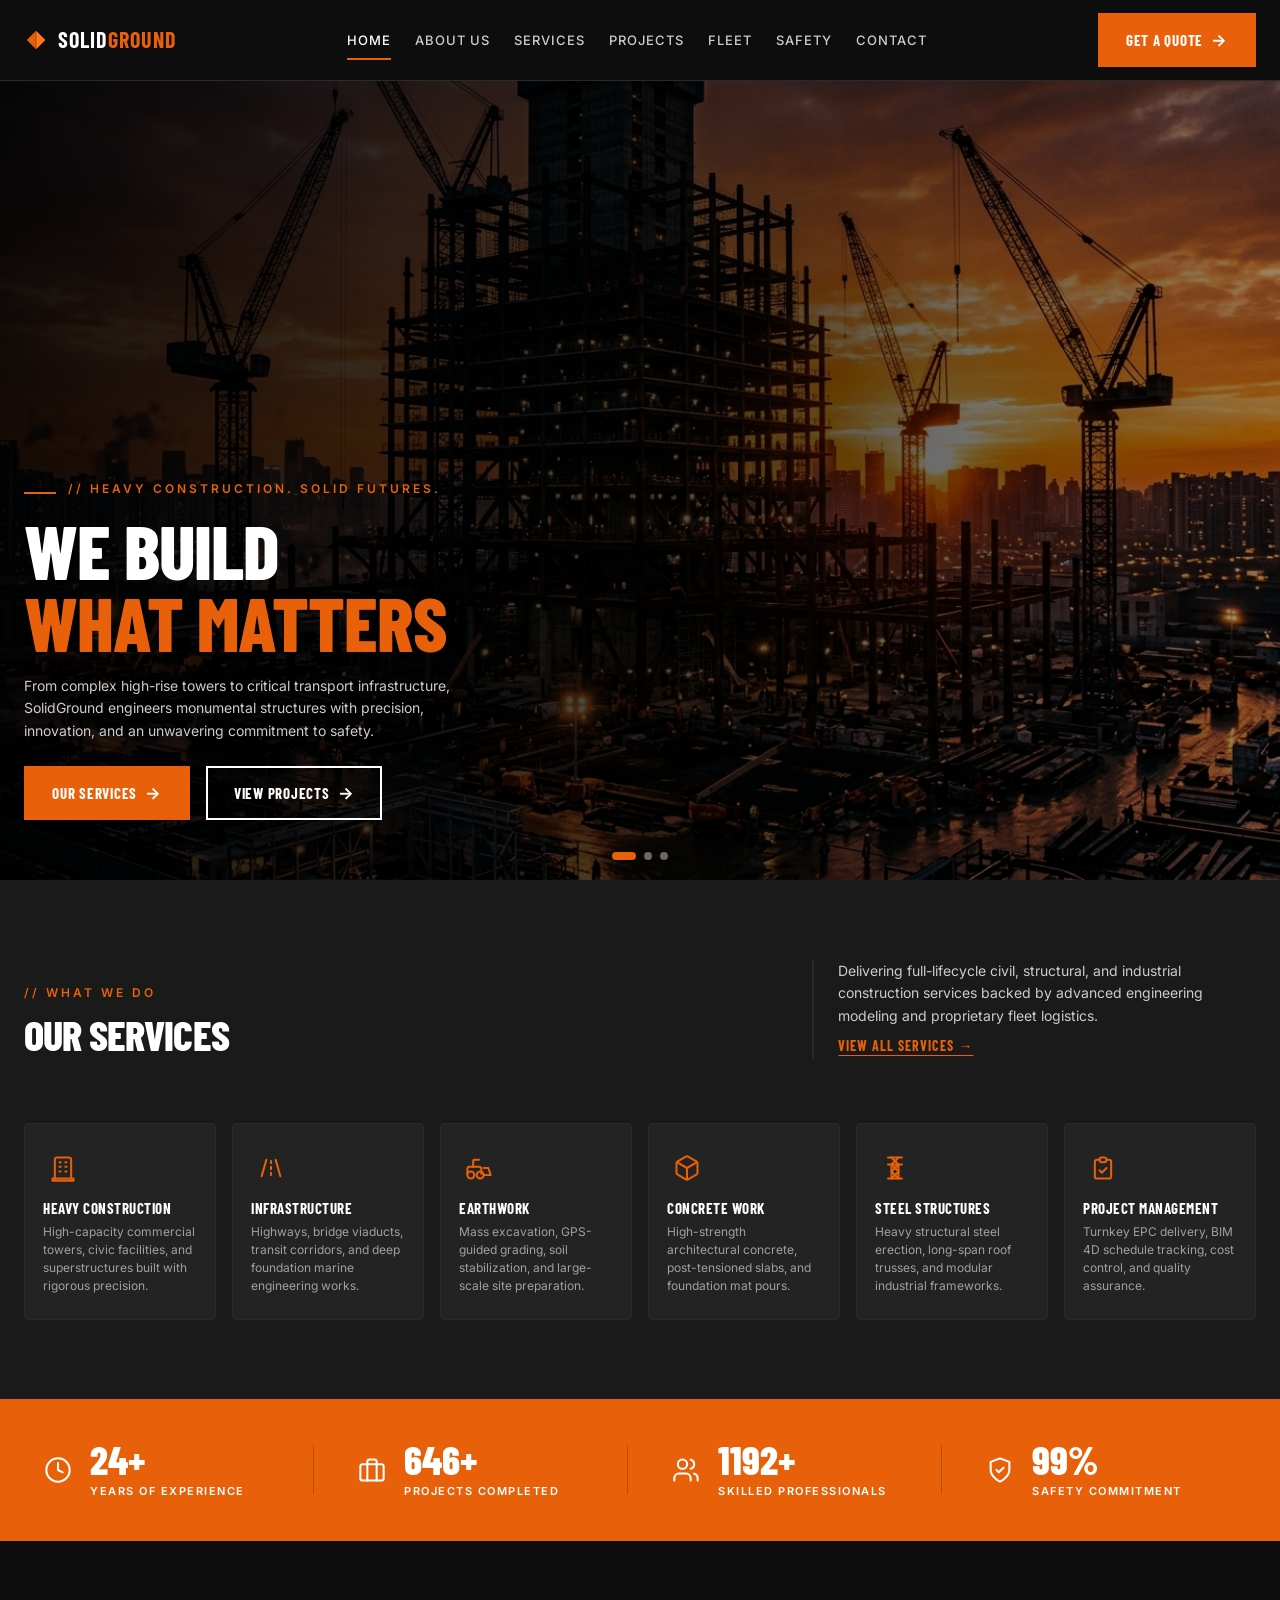
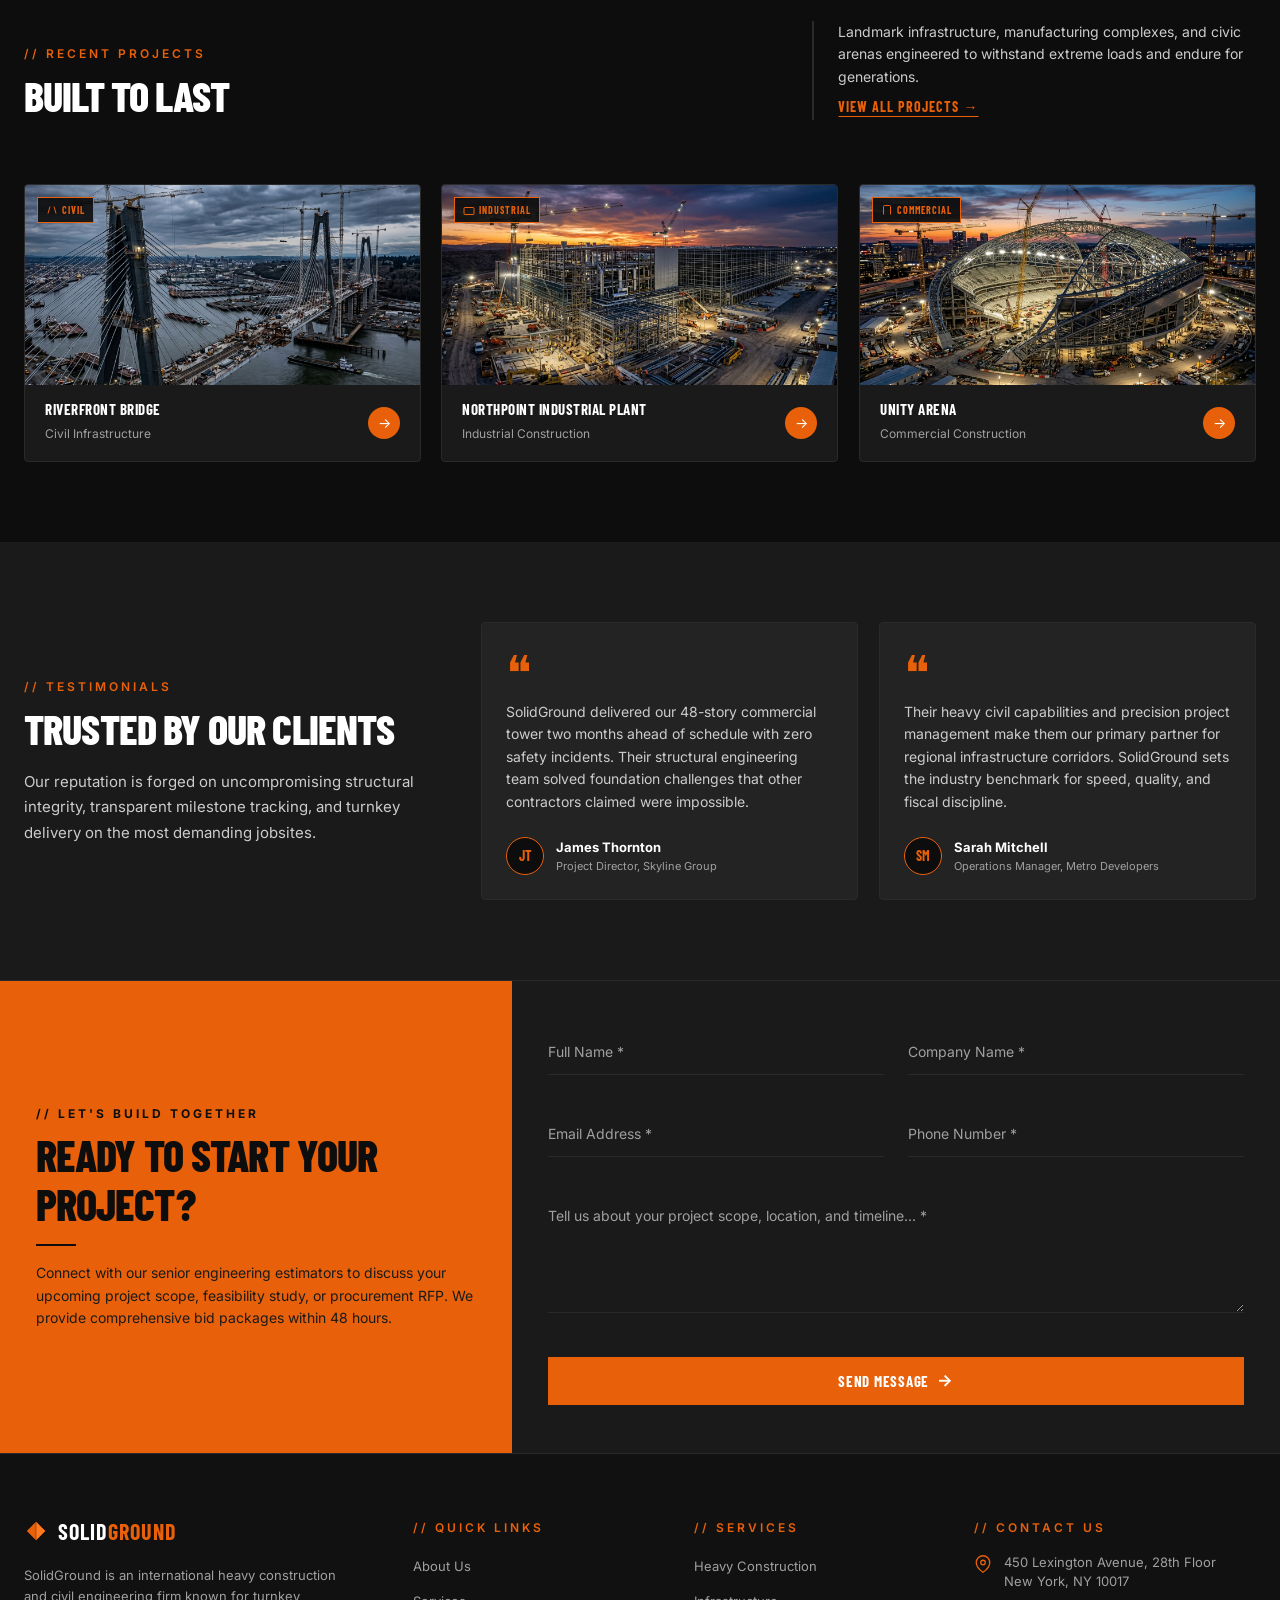
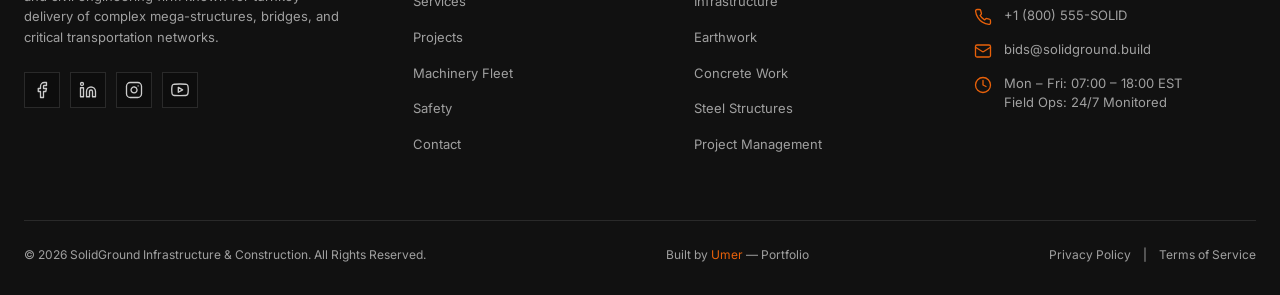
==== commit 292e6f19: "Add faceted diamond favicon SVG to all browser page tabs" ====
--- a/index.html
+++ b/index.html
@@ -5,6 +5,9 @@
   <meta name="viewport" content="width=device-width, initial-scale=1.0">
   <title>SolidGround Infrastructure & Construction | Heavy Civil & Commercial Engineering</title>
   <meta name="description" content="SolidGround is a premier heavy civil and commercial infrastructure builder delivering landmark engineering projects across the globe.">
+  
+  <!-- Favicon -->
+  <link rel="icon" type="image/svg+xml" href="assets/icons/favicon.svg">
   
   <!-- Design System CSS -->
   <link rel="stylesheet" href="css/variables.css">
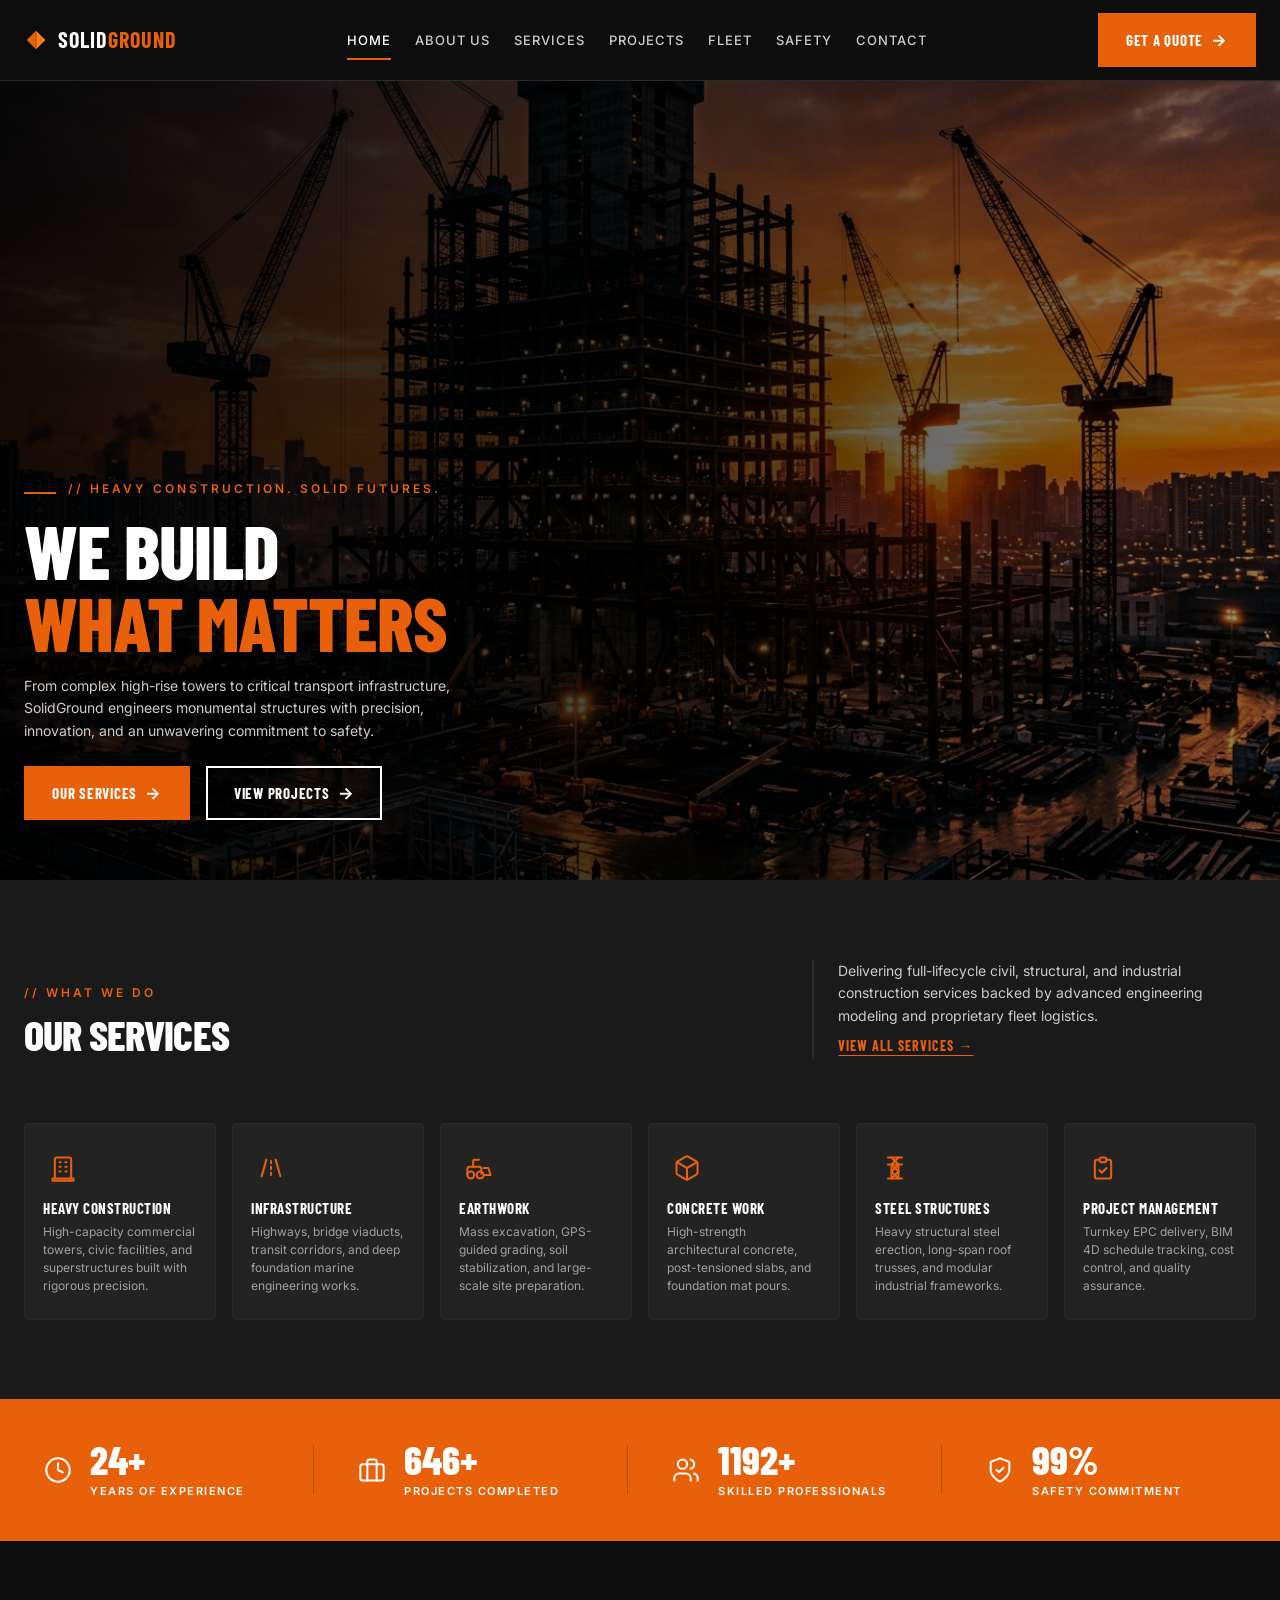
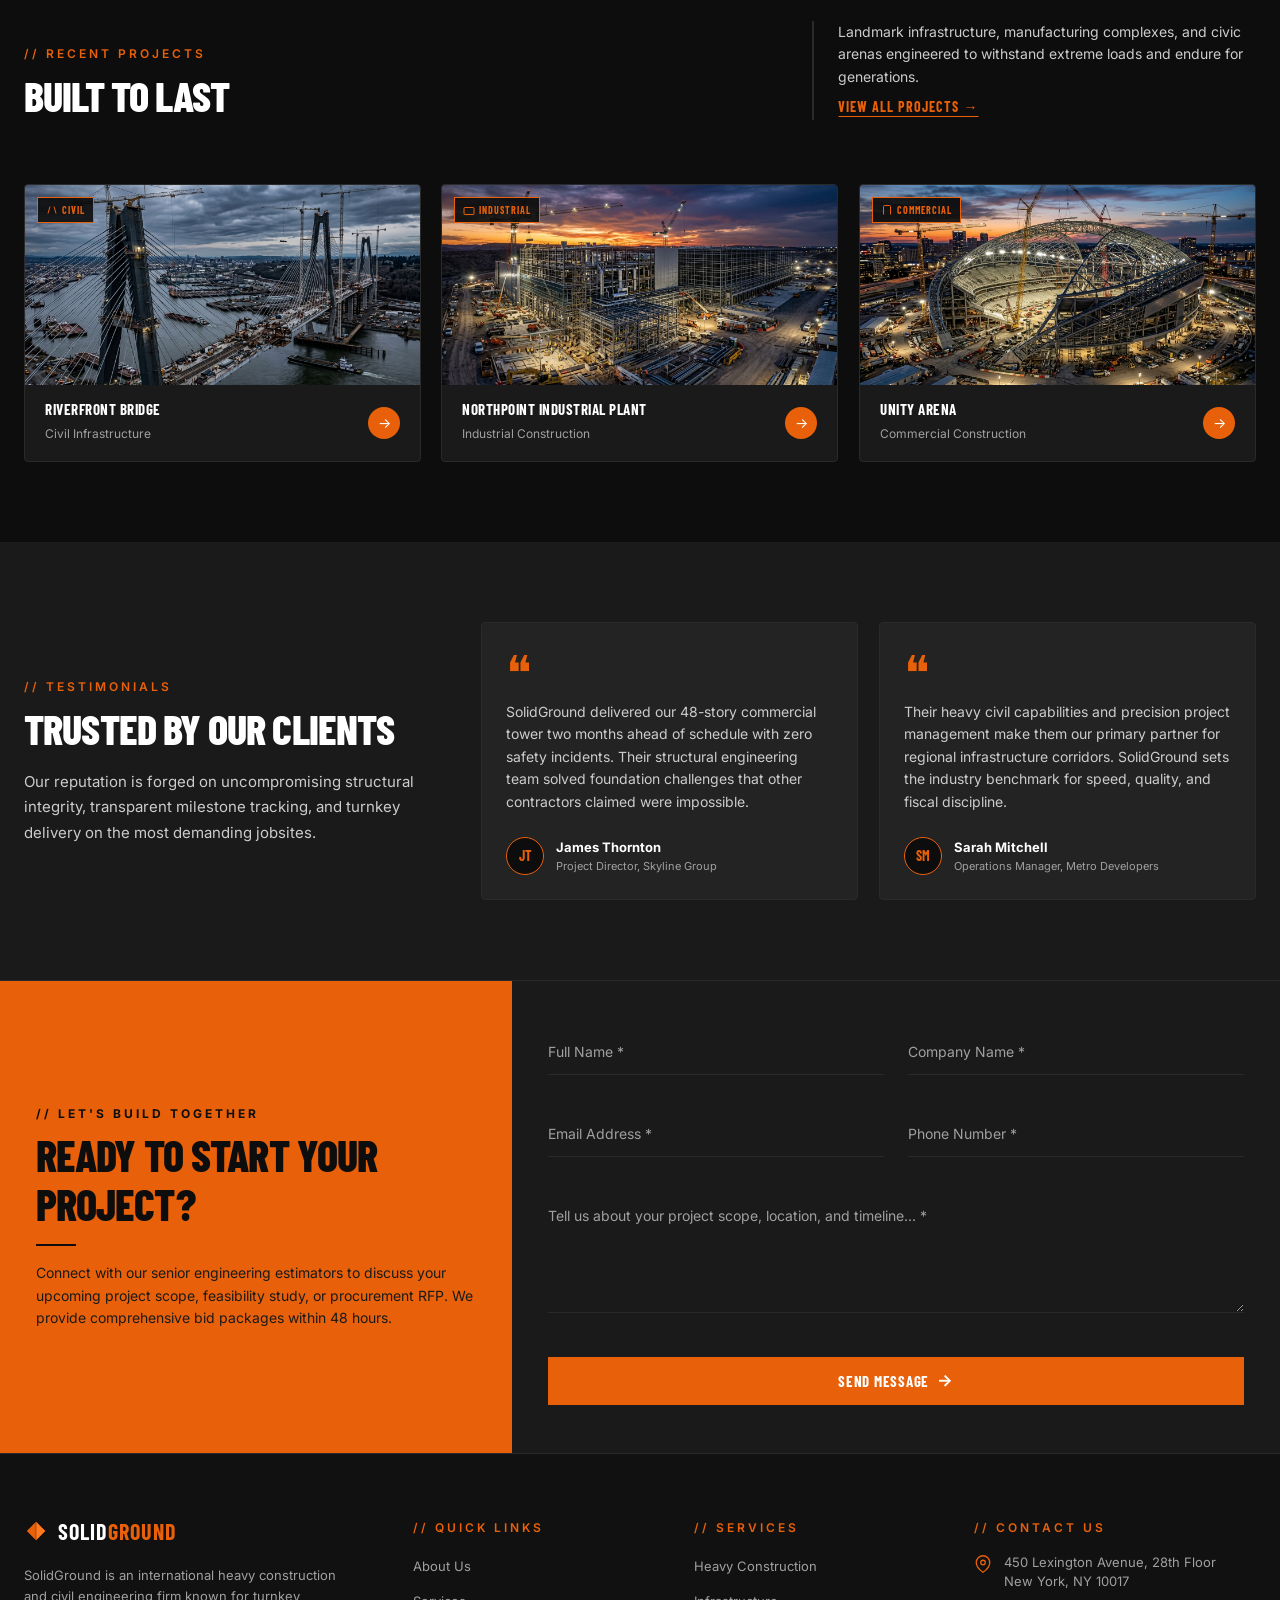
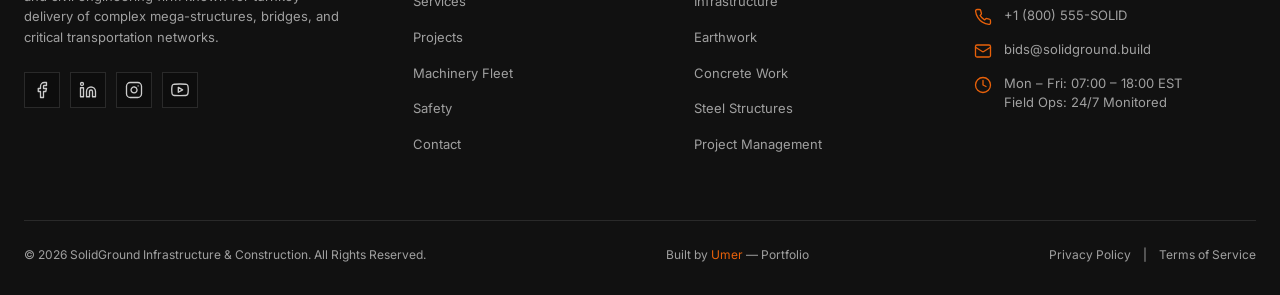
==== commit a1e22d33: "Remove slide indicator dots from home page hero" ====
--- a/index.html
+++ b/index.html
@@ -111,13 +111,6 @@
           <a href="projects.html" class="btn btn-outline">VIEW PROJECTS</a>
         </div>
       </div>
-
-      <!-- Slide Indicator Dots -->
-      <div class="hero-dots" aria-hidden="true">
-        <span class="hero-dot active"></span>
-        <span class="hero-dot"></span>
-        <span class="hero-dot"></span>
-      </div>
     </section>
 
 
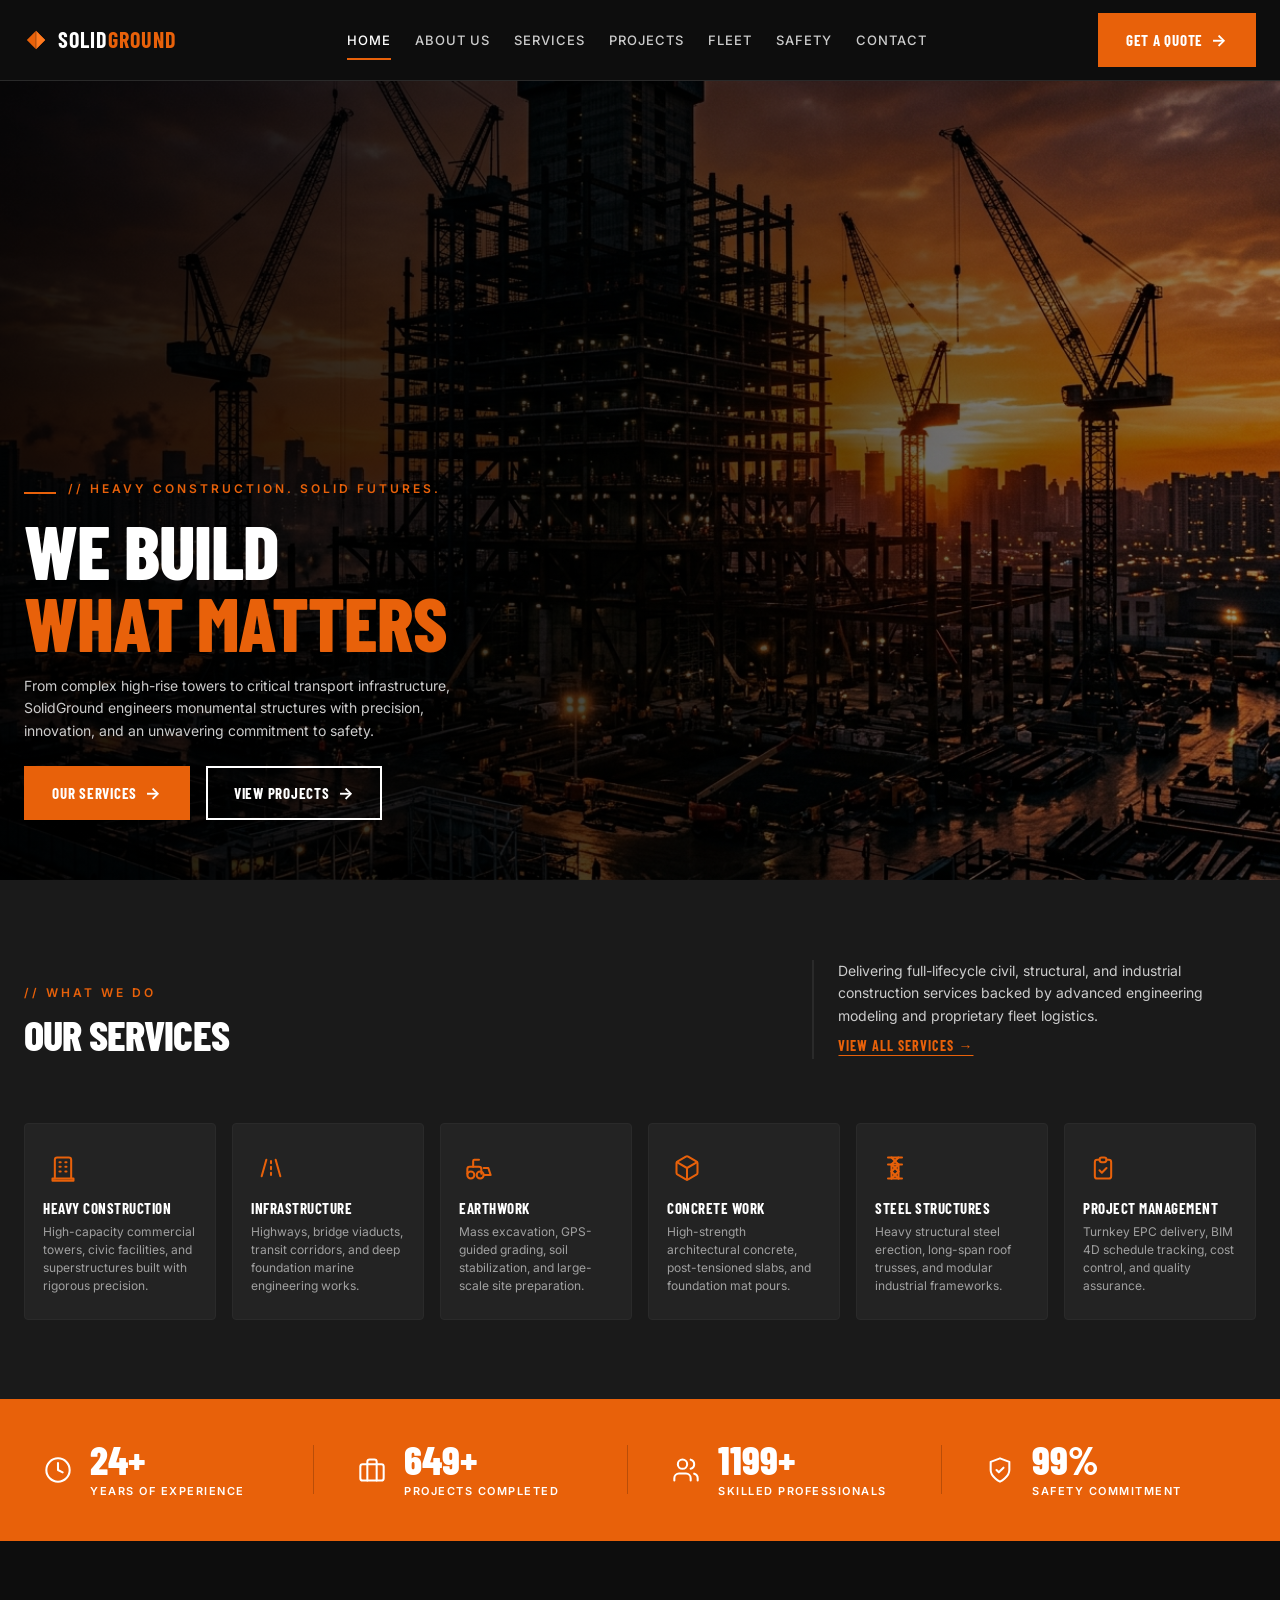
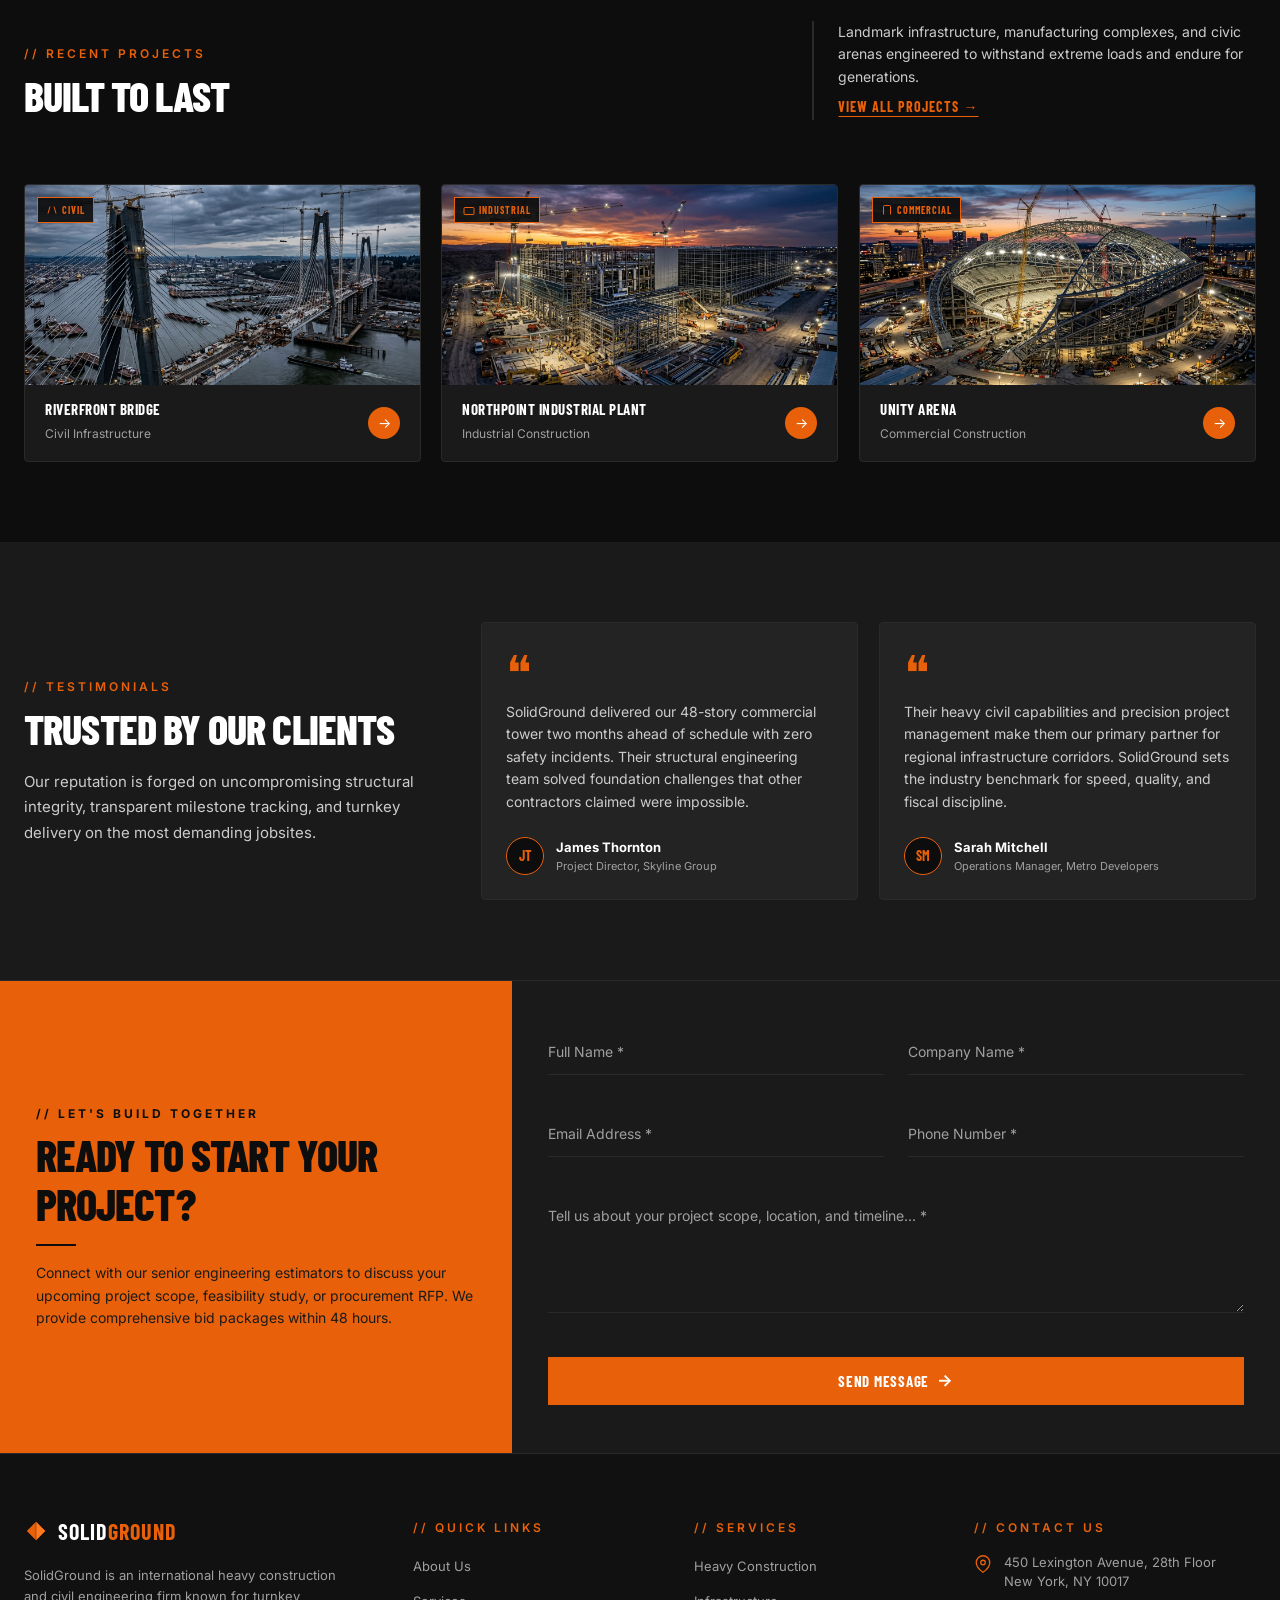
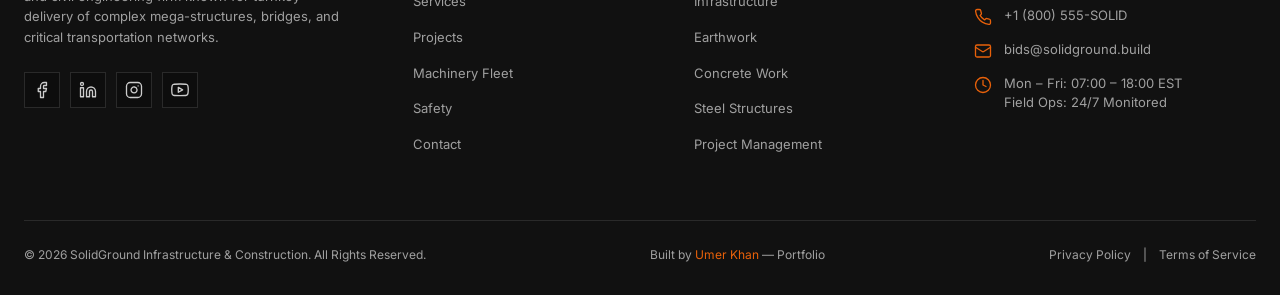
==== commit 87790ceb: "Phase 9: final QA, README, deployed" ====
--- a/index.html
+++ b/index.html
@@ -639,7 +639,7 @@
           &copy; 2026 SolidGround Infrastructure & Construction. All Rights Reserved.
         </div>
         <div class="footer-credit">
-          Built by <a href="#" target="_blank" rel="noopener">Umer</a> — Portfolio
+          Built by <a href="https://github.com/umerkhan6967" target="_blank" rel="noopener">Umer Khan</a> — Portfolio
         </div>
         <div class="footer-bottom-links">
           <a href="#">Privacy Policy</a>
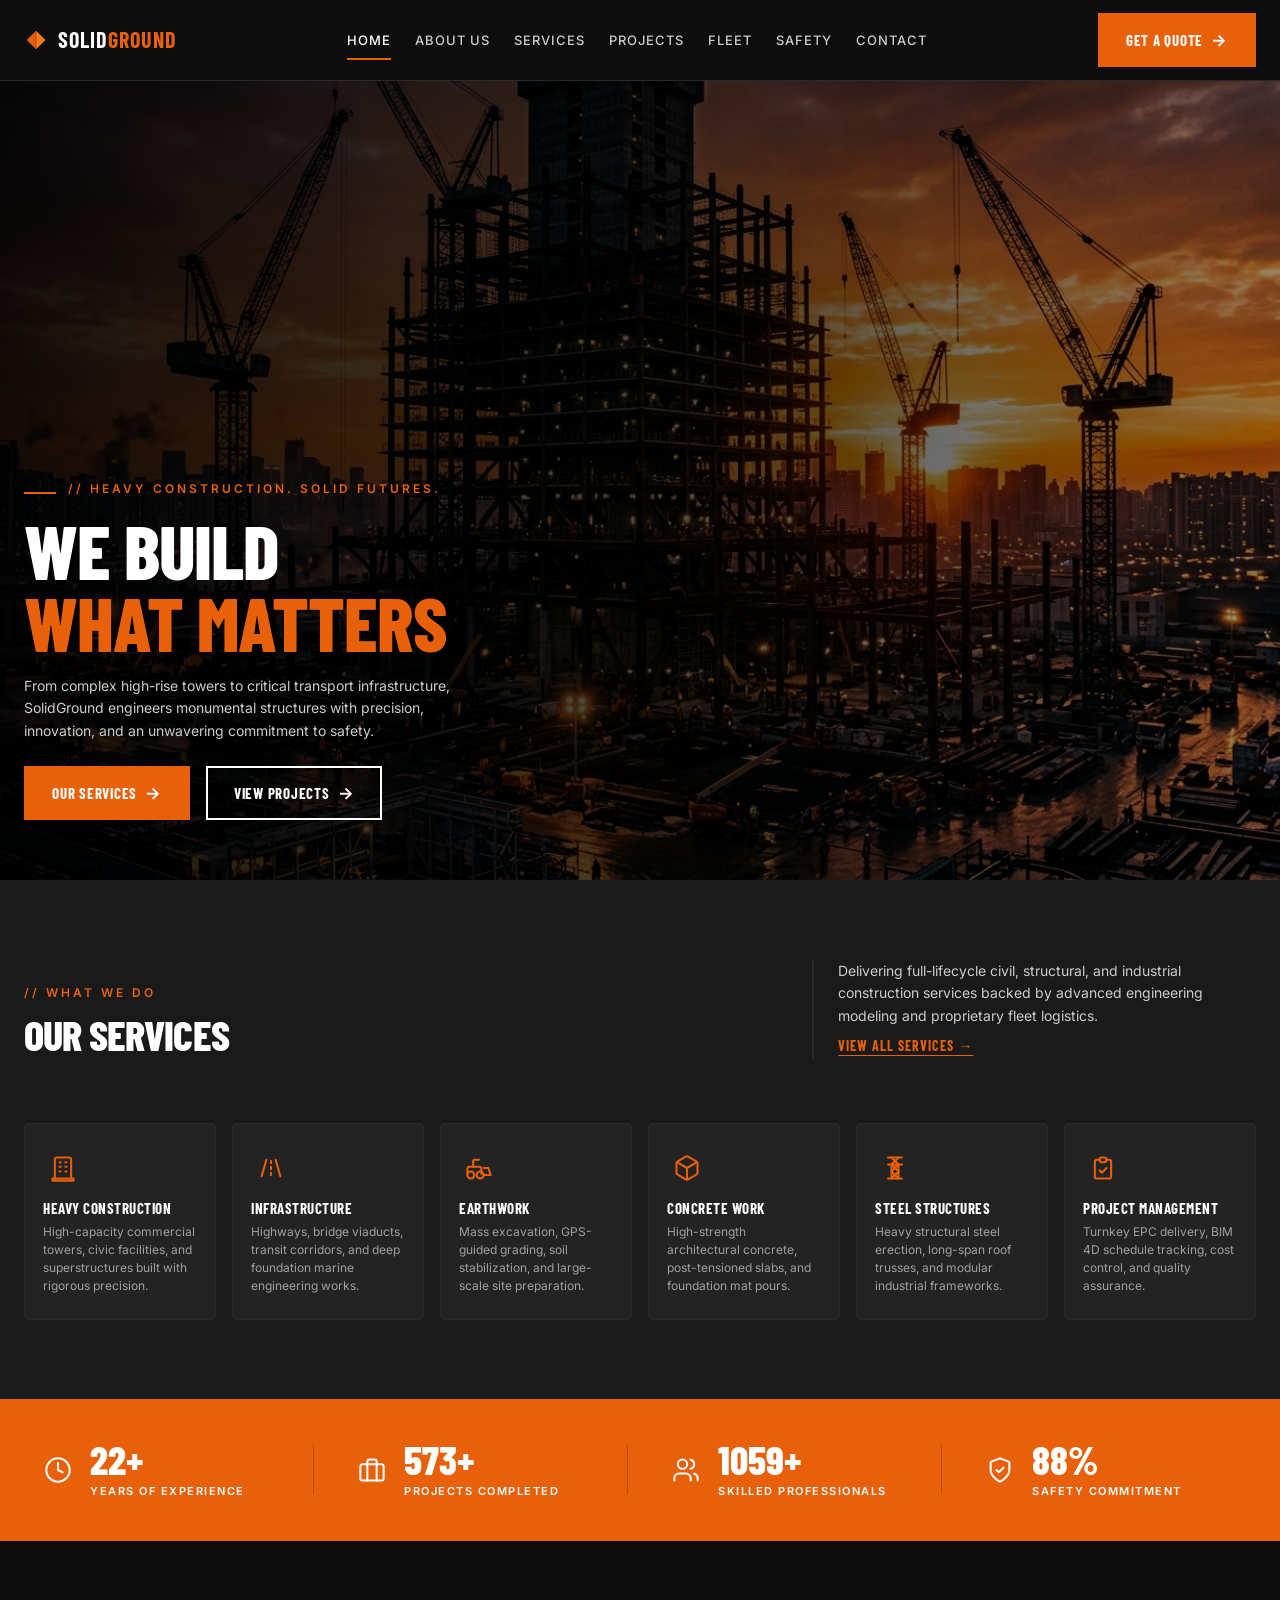
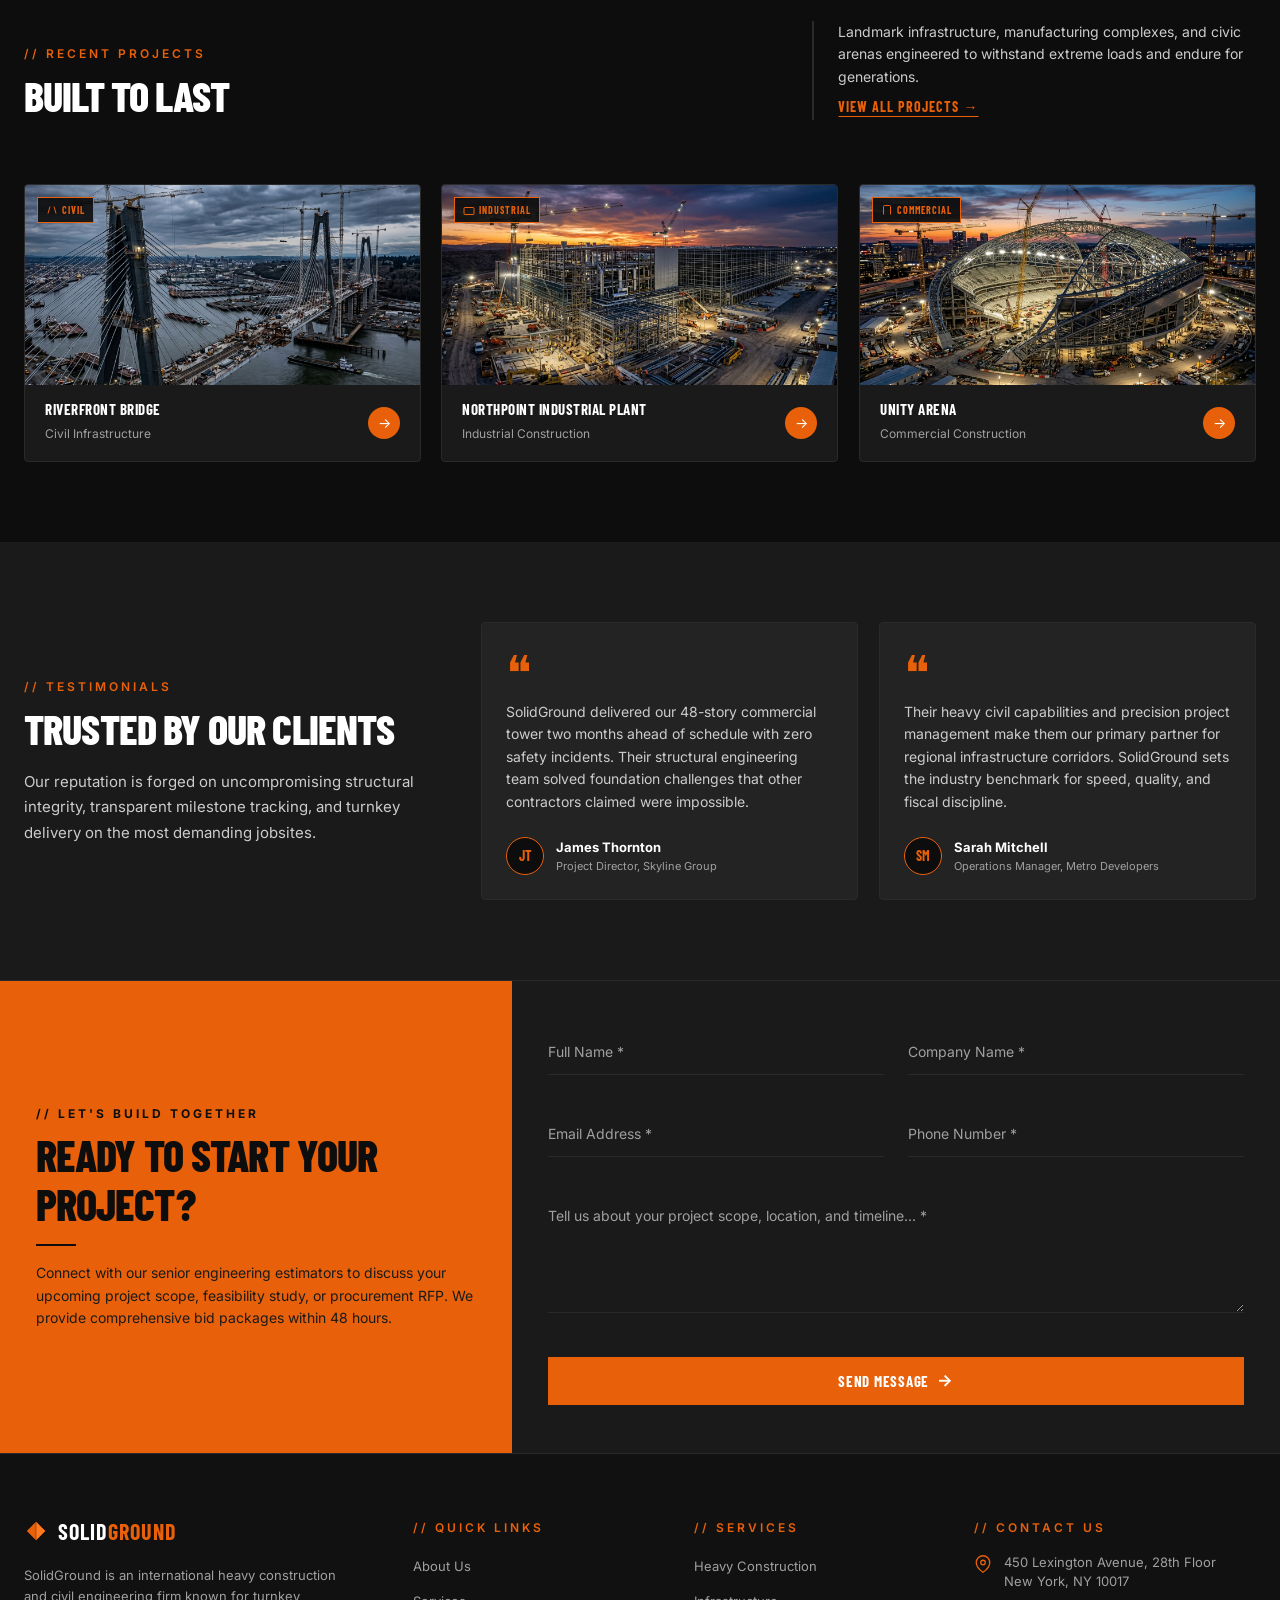
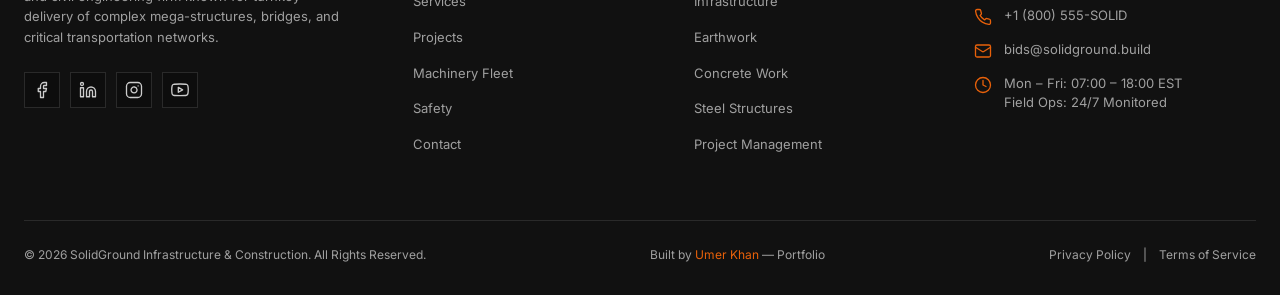
==== commit 2b115ece: "Add Privacy Policy and Terms of Service pages and link in footers" ====
--- a/index.html
+++ b/index.html
@@ -642,9 +642,9 @@
           Built by <a href="https://github.com/umerkhan6967" target="_blank" rel="noopener">Umer Khan</a> — Portfolio
         </div>
         <div class="footer-bottom-links">
-          <a href="#">Privacy Policy</a>
+          <a href="privacy-policy.html">Privacy Policy</a>
           <span>|</span>
-          <a href="#">Terms of Service</a>
+          <a href="terms-of-service.html">Terms of Service</a>
         </div>
       </div>
     </div>
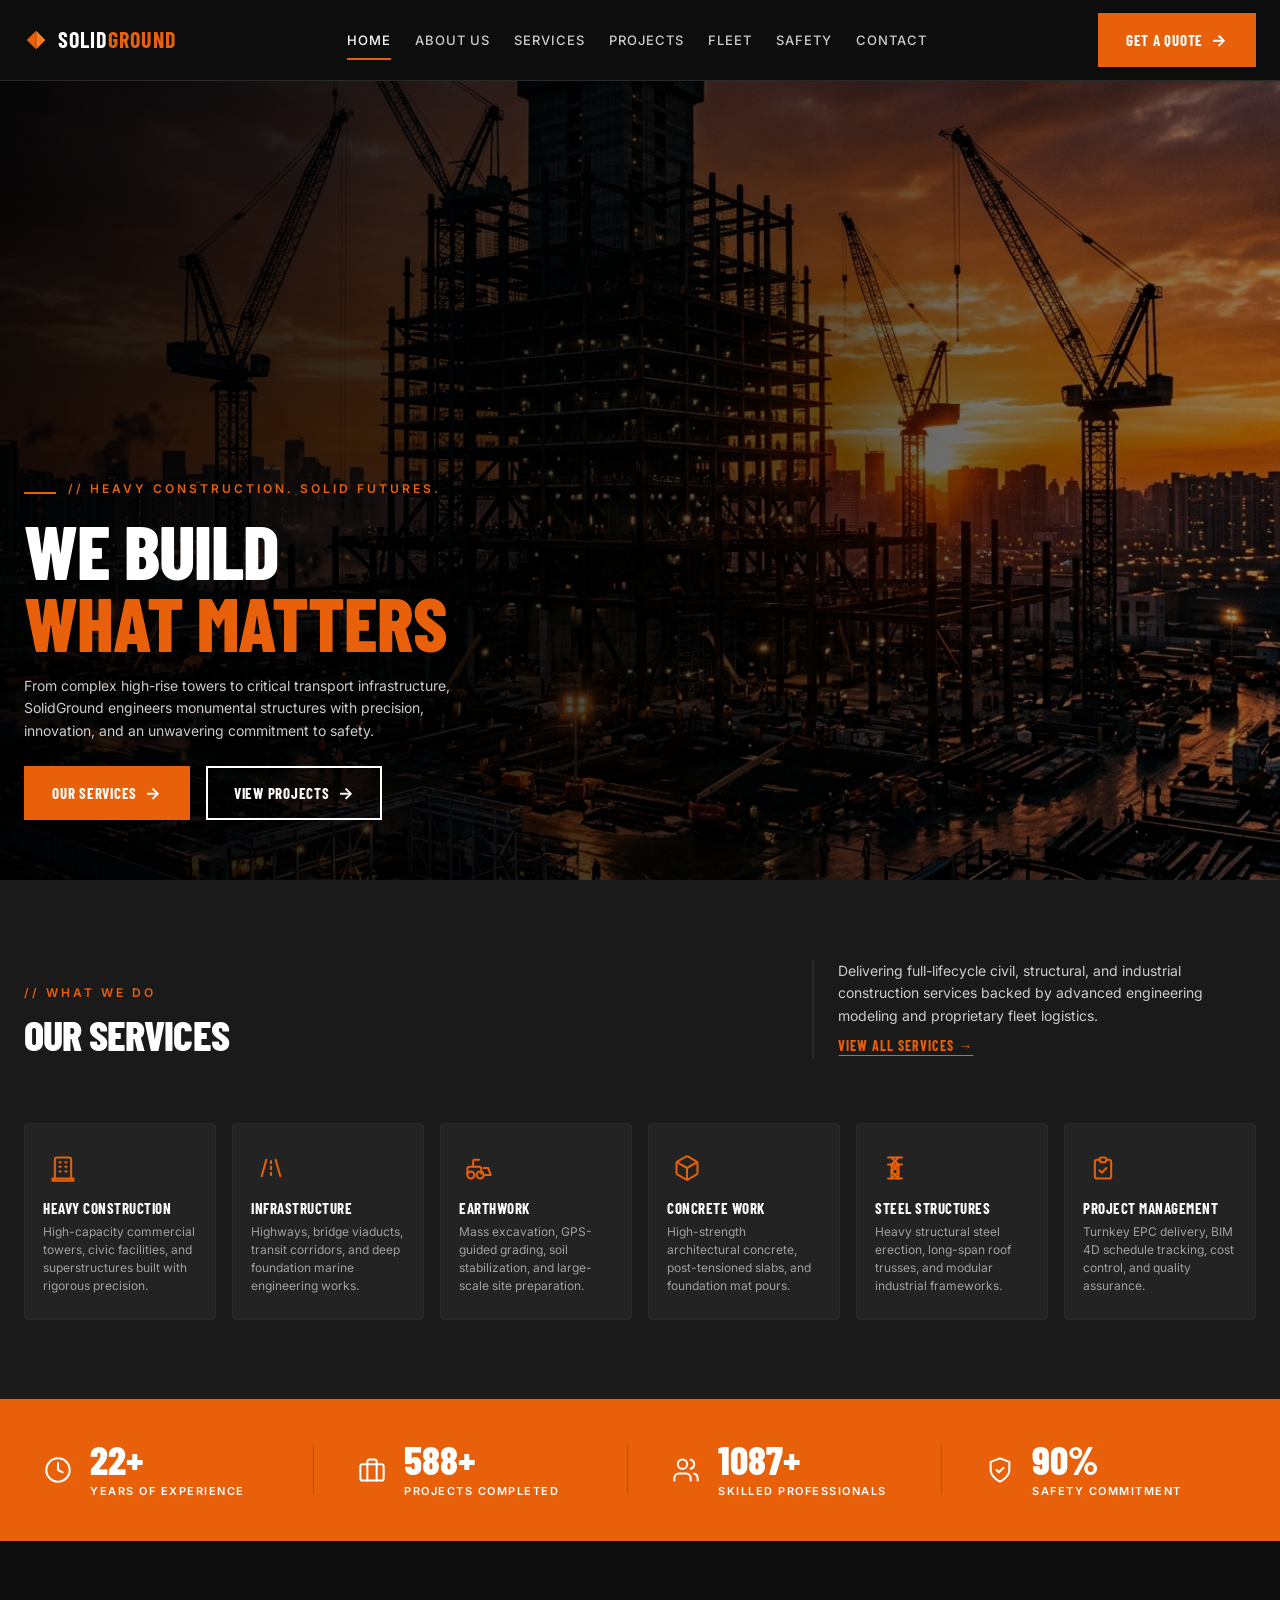
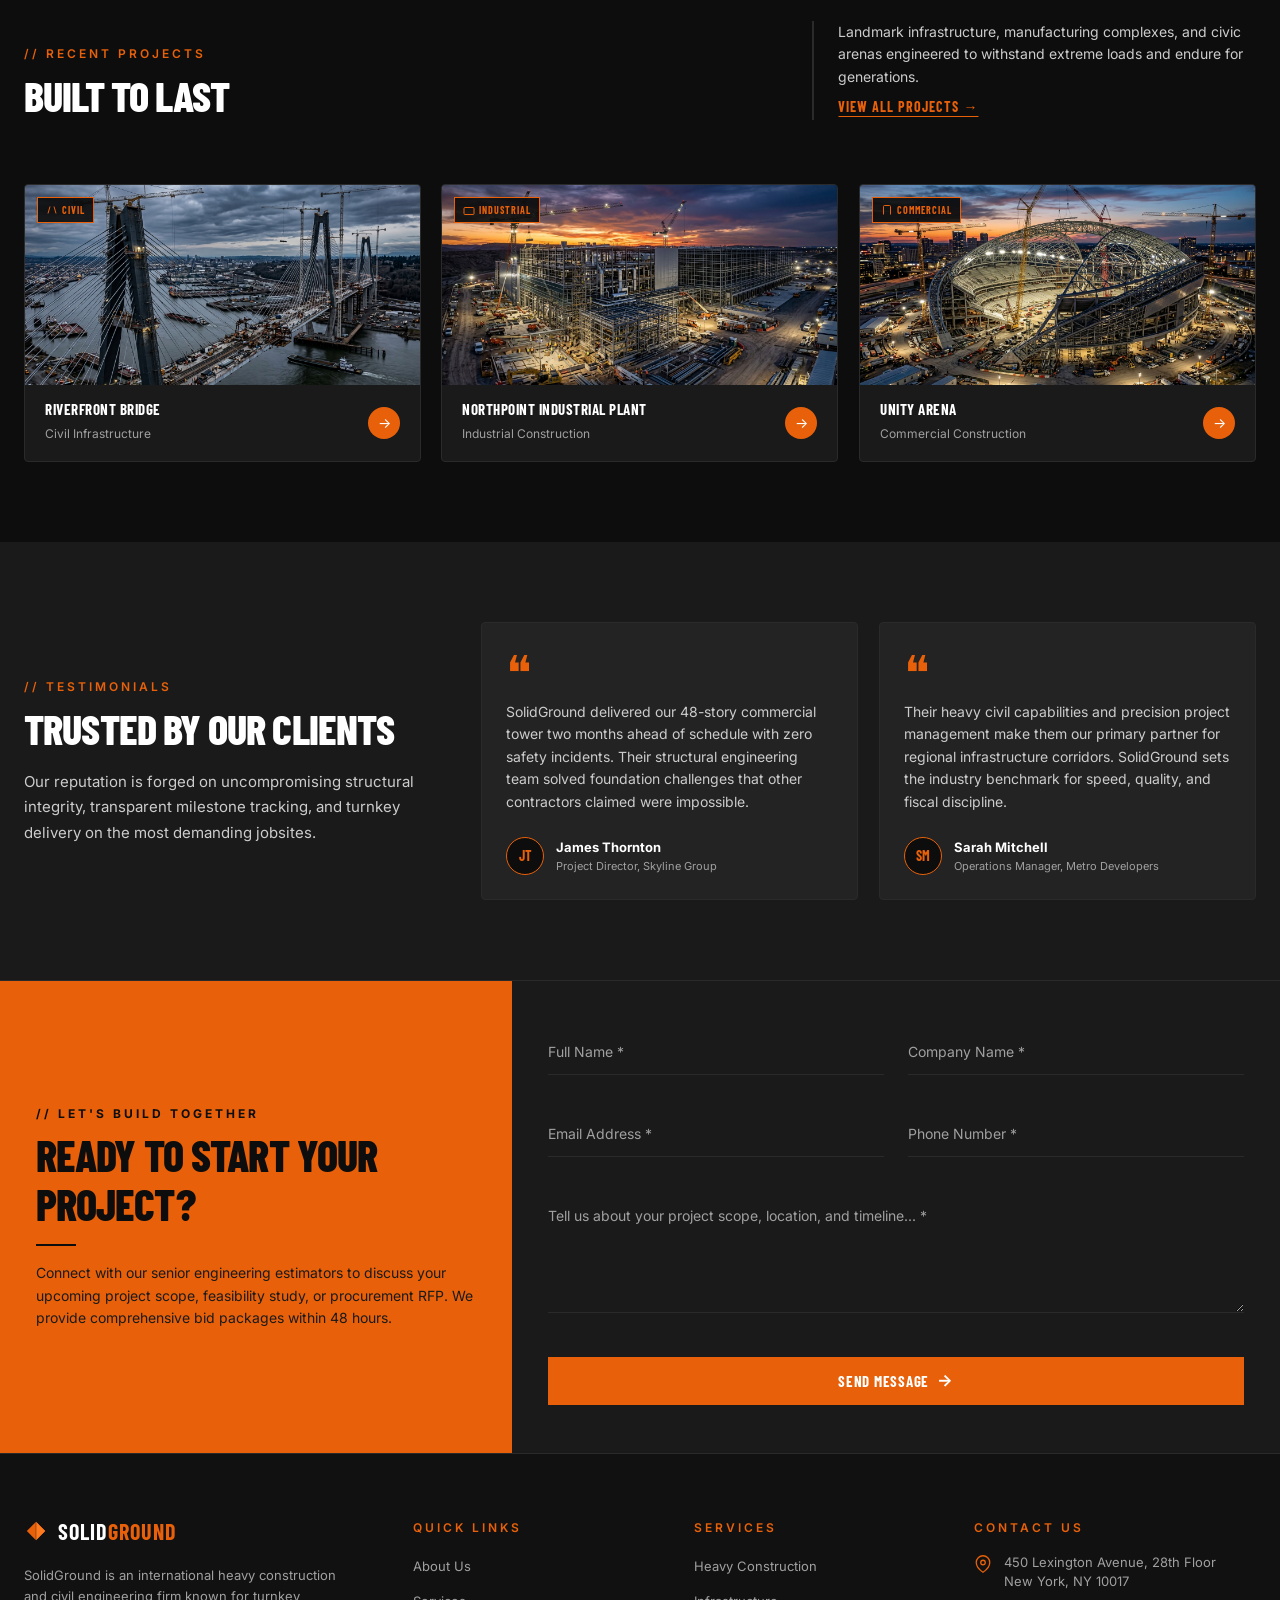
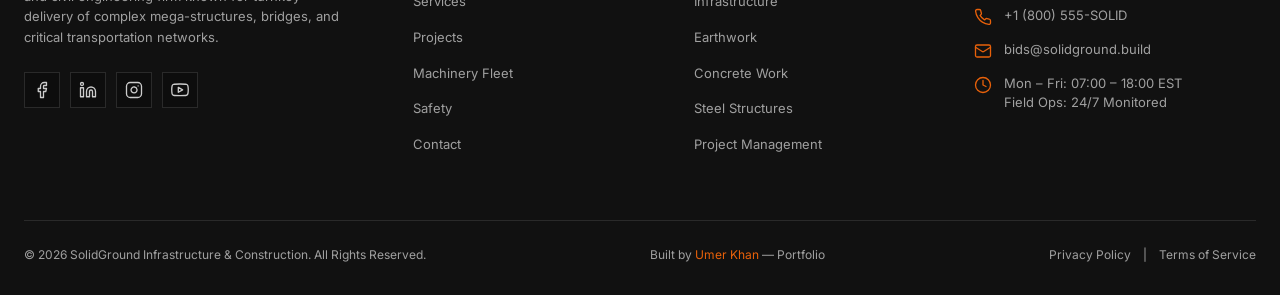
==== commit 1769881b: "Remove slashes from footer column headers across all pages" ====
--- a/index.html
+++ b/index.html
@@ -563,7 +563,7 @@
 
         <!-- Col 2: Quick Links -->
         <div class="footer-col">
-          <span class="eyebrow" style="margin-bottom: var(--space-sm);">// QUICK LINKS</span>
+          <span class="eyebrow" style="margin-bottom: var(--space-sm);">QUICK LINKS</span>
           <ul class="footer-links">
             <li><a href="#about">About Us</a></li>
             <li><a href="capabilities.html">Services</a></li>
@@ -576,7 +576,7 @@
 
         <!-- Col 3: Services -->
         <div class="footer-col">
-          <span class="eyebrow" style="margin-bottom: var(--space-sm);">// SERVICES</span>
+          <span class="eyebrow" style="margin-bottom: var(--space-sm);">SERVICES</span>
           <ul class="footer-links">
             <li><a href="capabilities.html">Heavy Construction</a></li>
             <li><a href="capabilities.html">Infrastructure</a></li>
@@ -589,7 +589,7 @@
 
         <!-- Col 4: Contact Us -->
         <div class="footer-col">
-          <span class="eyebrow" style="margin-bottom: var(--space-sm);">// CONTACT US</span>
+          <span class="eyebrow" style="margin-bottom: var(--space-sm);">CONTACT US</span>
           <div class="footer-contact-list">
             <div class="footer-contact-item">
               <span class="contact-icon">
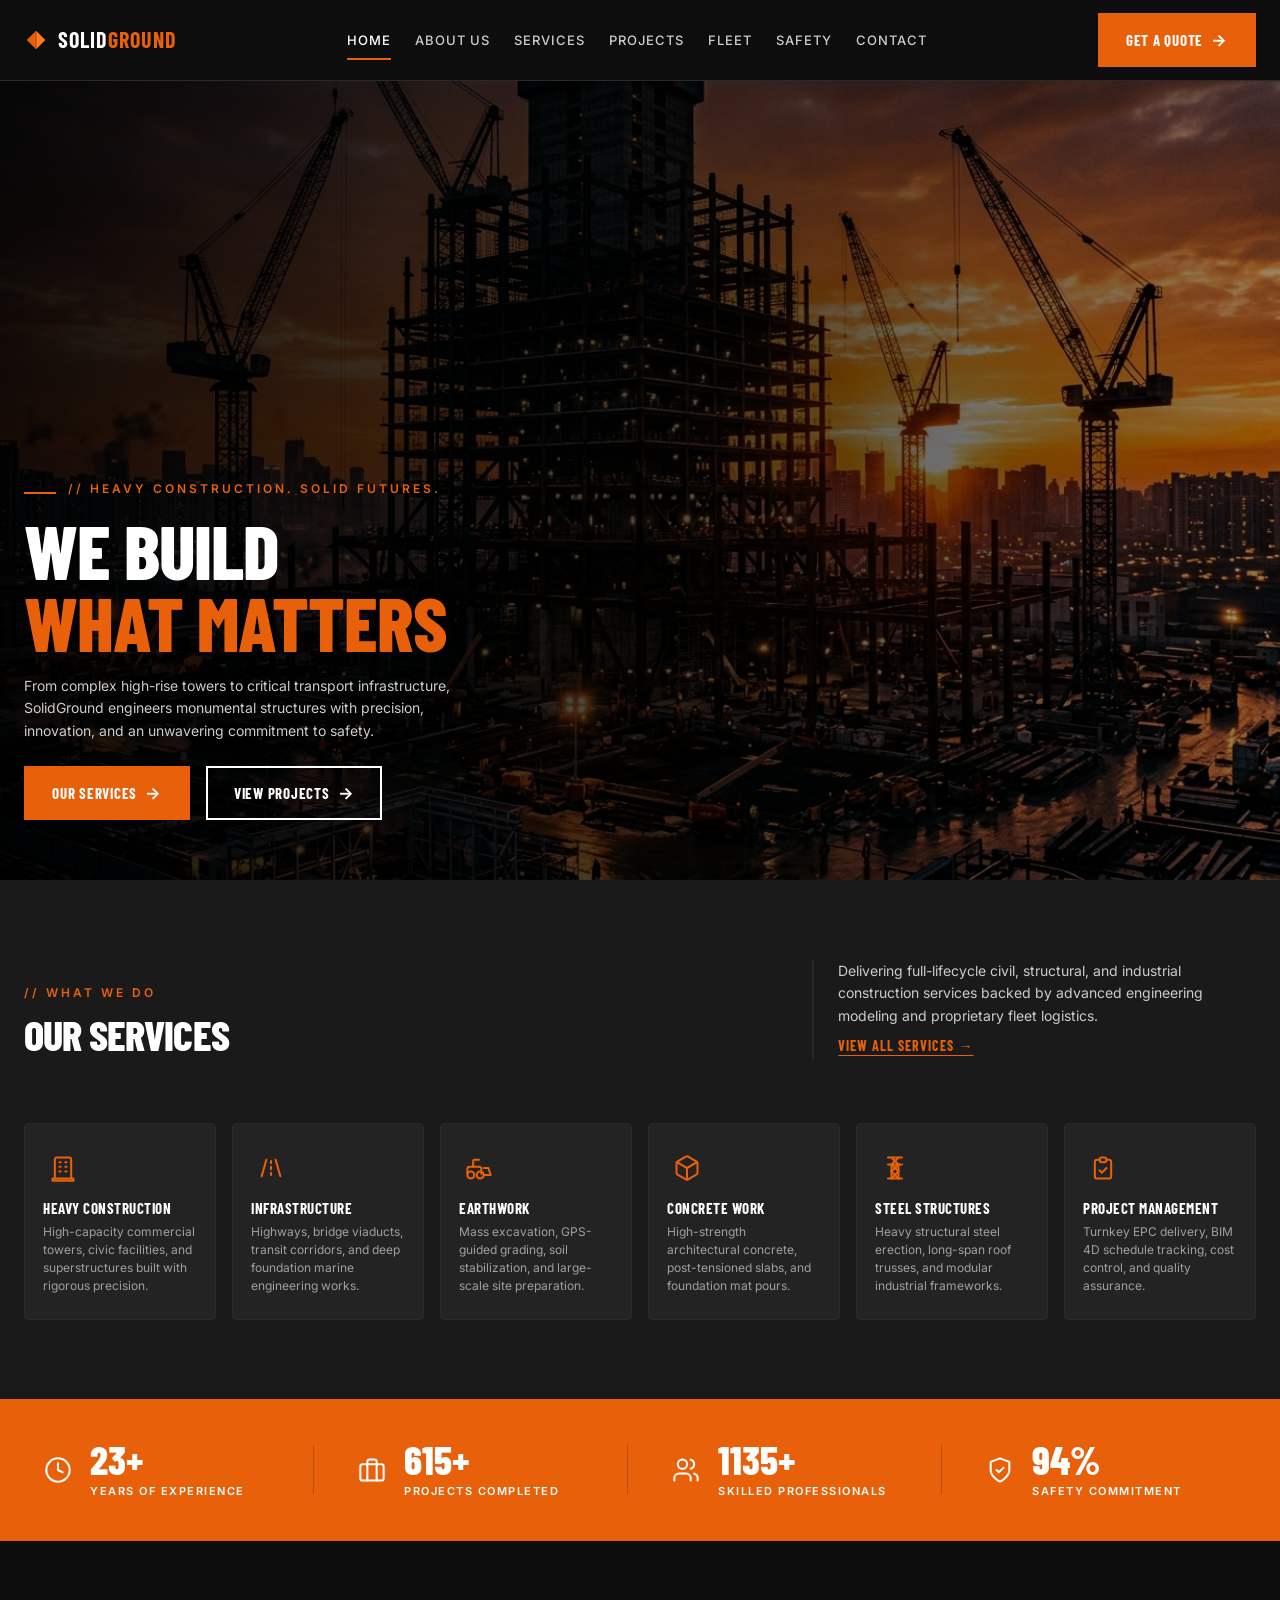
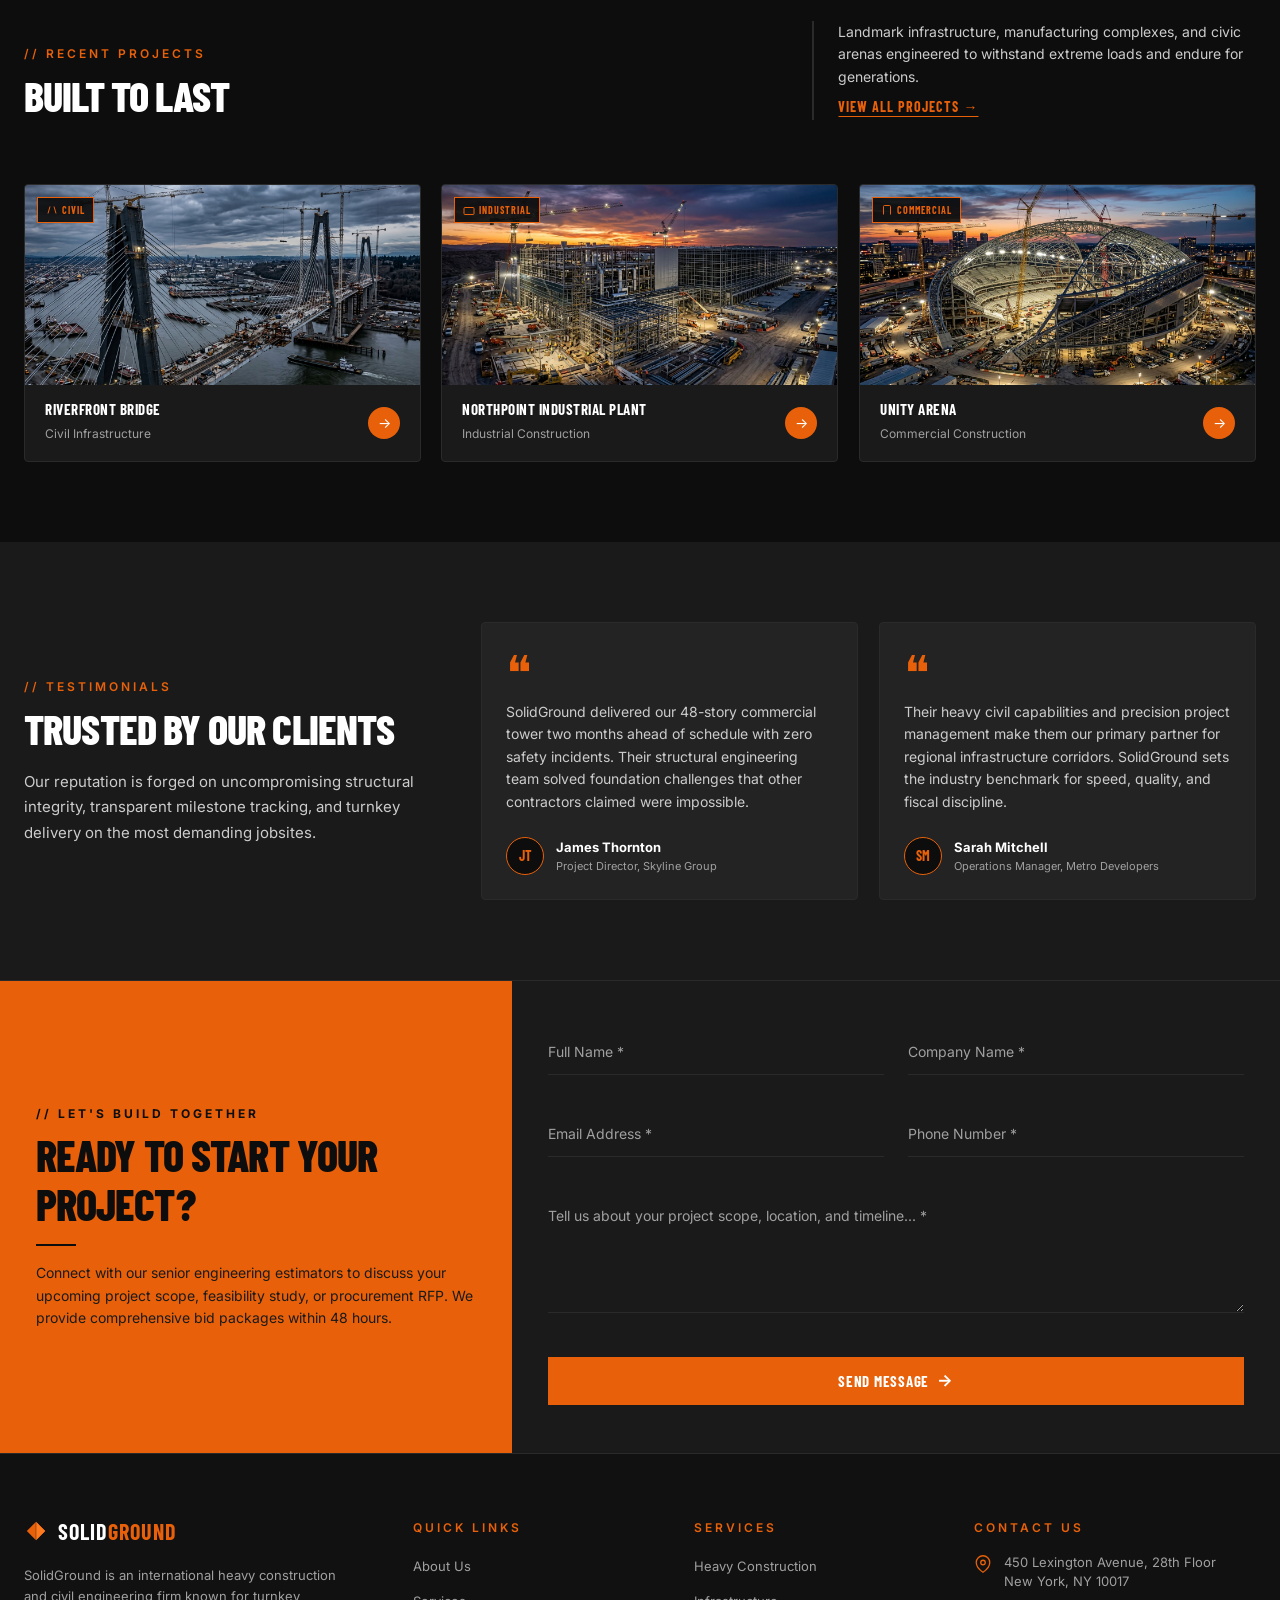
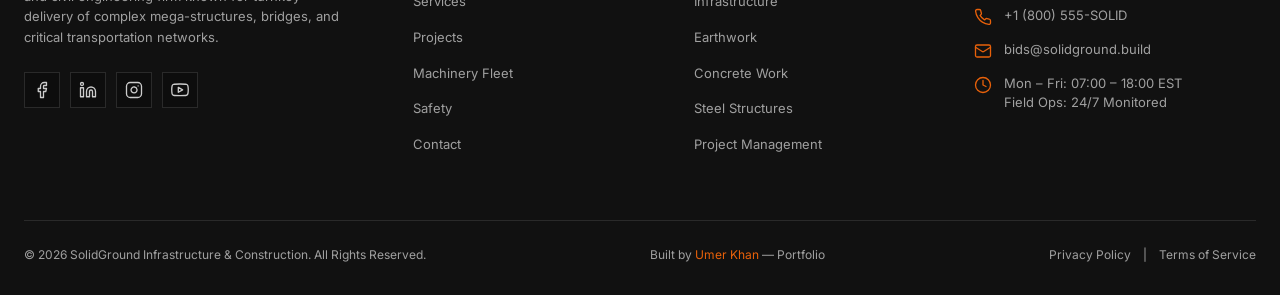
==== commit 52dd91c5: "About Us page complete" ====
--- a/index.html
+++ b/index.html
@@ -41,7 +41,7 @@
 
       <nav class="nav-menu">
         <a href="index.html" class="nav-link active">HOME</a>
-        <a href="#about" class="nav-link">ABOUT US</a>
+        <a href="about.html" class="nav-link">ABOUT US</a>
         <a href="capabilities.html" class="nav-link">SERVICES</a>
         <a href="projects.html" class="nav-link">PROJECTS</a>
         <a href="fleet.html" class="nav-link">FLEET</a>
@@ -75,7 +75,7 @@
     </a>
     <nav class="mobile-nav-links">
       <a href="index.html" class="nav-link active">HOME</a>
-      <a href="#about" class="nav-link">ABOUT US</a>
+      <a href="about.html" class="nav-link">ABOUT US</a>
       <a href="capabilities.html" class="nav-link">SERVICES</a>
       <a href="projects.html" class="nav-link">PROJECTS</a>
       <a href="fleet.html" class="nav-link">FLEET</a>
@@ -565,7 +565,7 @@
         <div class="footer-col">
           <span class="eyebrow" style="margin-bottom: var(--space-sm);">QUICK LINKS</span>
           <ul class="footer-links">
-            <li><a href="#about">About Us</a></li>
+            <li><a href="about.html">About Us</a></li>
             <li><a href="capabilities.html">Services</a></li>
             <li><a href="projects.html">Projects</a></li>
             <li><a href="fleet.html">Machinery Fleet</a></li>
--- a/css/components.css
+++ b/css/components.css
@@ -1862,3 +1862,438 @@
   width: 40px;
   height: 40px;
 }
+
+/* ==========================================================================
+   About Us Page Component Specifics
+   ========================================================================== */
+
+/* Section 1 — About Hero Banner Override (320px) */
+.about-hero-banner {
+  position: relative;
+  height: 320px;
+  background-image: url('../assets/images/hero-construction.jpg');
+  background-size: cover;
+  background-position: center;
+  background-repeat: no-repeat;
+  display: flex;
+  align-items: center;
+  justify-content: center;
+  text-align: center;
+}
+
+.about-hero-overlay {
+  position: absolute;
+  inset: 0;
+  background: rgba(0, 0, 0, 0.7);
+  backdrop-filter: blur(2px);
+  z-index: 1;
+}
+
+.about-hero-content {
+  position: relative;
+  z-index: 2;
+  max-width: 780px;
+  padding: 0 var(--space-md);
+}
+
+.about-hero-content .section-title {
+  margin-top: 8px;
+  margin-bottom: 12px;
+}
+
+.about-hero-content p {
+  color: var(--color-grey-light);
+  font-size: 16px;
+  max-width: 620px;
+  margin: 0 auto;
+}
+
+/* Section 2 — Company Story (Two-Column) */
+.story-section {
+  padding: 0;
+  background-color: var(--color-dark-2);
+  border-bottom: 1px solid var(--color-border);
+}
+
+.story-grid {
+  display: grid;
+  grid-template-columns: 1fr;
+  min-height: 560px;
+}
+
+@media (min-width: 992px) {
+  .story-grid {
+    grid-template-columns: 1fr 1fr;
+  }
+}
+
+.story-image-wrap {
+  position: relative;
+  min-height: 380px;
+  overflow: hidden;
+}
+
+@media (min-width: 992px) {
+  .story-image-wrap {
+    min-height: 100%;
+  }
+}
+
+.story-image-wrap img {
+  width: 100%;
+  height: 100%;
+  object-fit: cover;
+  display: block;
+}
+
+.story-content-wrap {
+  background-color: var(--color-dark-2);
+  padding: 60px 48px;
+  display: flex;
+  flex-direction: column;
+  justify-content: center;
+}
+
+@media (max-width: 768px) {
+  .story-content-wrap {
+    padding: 40px 24px;
+  }
+}
+
+.story-rule {
+  width: 48px;
+  height: 2px;
+  background-color: var(--color-orange);
+  margin-top: 12px;
+  margin-bottom: 16px;
+}
+
+.story-content-wrap .section-title {
+  margin-bottom: 24px;
+  line-height: 1.15;
+}
+
+.story-content-wrap p {
+  color: var(--color-grey-light);
+  font-size: 14px;
+  line-height: 1.7;
+  margin-bottom: 16px;
+}
+
+.story-content-wrap p:last-of-type {
+  margin-bottom: 32px;
+}
+
+.story-stats-row {
+  display: flex;
+  align-items: center;
+  gap: 40px;
+  padding-top: 24px;
+  border-top: 1px solid var(--color-border);
+}
+
+@media (max-width: 576px) {
+  .story-stats-row {
+    flex-direction: column;
+    align-items: flex-start;
+    gap: 20px;
+  }
+}
+
+.story-stat-item {
+  display: flex;
+  flex-direction: column;
+}
+
+.story-stat-val {
+  font-family: var(--font-display);
+  font-size: 32px;
+  font-weight: 800;
+  color: var(--color-white);
+  line-height: 1;
+  text-transform: uppercase;
+  letter-spacing: 0.5px;
+}
+
+.story-stat-lbl {
+  font-family: var(--font-body);
+  font-size: 12px;
+  font-weight: 500;
+  text-transform: uppercase;
+  letter-spacing: 1.5px;
+  color: var(--color-grey);
+  margin-top: 6px;
+}
+
+/* Section 3 — Mission, Vision, Values */
+.mission-section {
+  background-color: var(--color-dark);
+  padding: 80px 0;
+  border-bottom: 1px solid var(--color-border);
+}
+
+.mission-grid {
+  display: grid;
+  grid-template-columns: 1fr;
+  gap: 24px;
+  margin-top: 40px;
+}
+
+@media (min-width: 992px) {
+  .mission-grid {
+    grid-template-columns: repeat(3, 1fr);
+  }
+}
+
+.mission-card {
+  background-color: var(--color-dark-2);
+  border: 1px solid var(--color-border);
+  border-top: 2px solid var(--color-orange);
+  padding: 32px 28px;
+  display: flex;
+  flex-direction: column;
+  transition: transform var(--transition-base), box-shadow var(--transition-base), border-color var(--transition-base);
+}
+
+.mission-card:hover {
+  transform: translateY(-4px);
+  box-shadow: 0 12px 30px rgba(0, 0, 0, 0.5);
+  border-color: #383838;
+  border-top-color: var(--color-orange);
+}
+
+.mission-card-icon {
+  width: 32px;
+  height: 32px;
+  color: var(--color-orange);
+  margin-bottom: 20px;
+  display: flex;
+  align-items: center;
+}
+
+.mission-card-icon svg {
+  width: 32px;
+  height: 32px;
+  stroke-width: 1.75;
+}
+
+.mission-card h3 {
+  font-family: var(--font-display);
+  font-size: 22px;
+  font-weight: 700;
+  text-transform: uppercase;
+  color: var(--color-white);
+  margin-bottom: 12px;
+  letter-spacing: 0.5px;
+}
+
+.mission-card p {
+  color: var(--color-grey-light);
+  font-size: 14px;
+  line-height: 1.65;
+}
+
+.mission-values-list {
+  list-style: none;
+  padding: 0;
+  margin: 0;
+  display: flex;
+  flex-direction: column;
+  gap: 10px;
+}
+
+.mission-values-list li {
+  display: flex;
+  align-items: center;
+  gap: 10px;
+  font-family: var(--font-body);
+  font-size: 14px;
+  font-weight: 500;
+  color: var(--color-grey-light);
+}
+
+.mission-values-list li::before {
+  content: "";
+  width: 6px;
+  height: 6px;
+  background-color: var(--color-orange);
+  flex-shrink: 0;
+}
+
+/* Section 4 — Team Leadership Section */
+.team-section {
+  background-color: var(--color-dark-2);
+  padding: 80px 0;
+  border-bottom: 1px solid var(--color-border);
+}
+
+.team-grid {
+  display: grid;
+  grid-template-columns: 1fr;
+  gap: 24px;
+  margin-top: 40px;
+}
+
+@media (min-width: 600px) {
+  .team-grid {
+    grid-template-columns: repeat(2, 1fr);
+  }
+}
+
+@media (min-width: 1024px) {
+  .team-grid {
+    grid-template-columns: repeat(4, 1fr);
+  }
+}
+
+.team-card {
+  background-color: var(--color-dark);
+  border: 1px solid var(--color-border);
+  display: flex;
+  flex-direction: column;
+  transition: transform var(--transition-base), border-color var(--transition-base), box-shadow var(--transition-base);
+}
+
+.team-card:hover {
+  transform: translateY(-4px);
+  border-color: var(--color-orange);
+  box-shadow: 0 12px 28px rgba(0, 0, 0, 0.4);
+}
+
+.team-card-image {
+  height: 200px;
+  background-color: var(--color-dark-3);
+  display: flex;
+  align-items: center;
+  justify-content: center;
+  width: 100%;
+}
+
+.team-card-image svg {
+  width: 48px;
+  height: 48px;
+  stroke: #333333;
+  color: #333333;
+  stroke-width: 1.5;
+}
+
+.team-card-body {
+  padding: 20px;
+  flex: 1;
+  display: flex;
+  flex-direction: column;
+}
+
+.team-card-name {
+  font-family: var(--font-display);
+  font-size: 16px;
+  font-weight: 700;
+  color: var(--color-white);
+  text-transform: uppercase;
+  letter-spacing: 0.5px;
+  margin-bottom: 4px;
+}
+
+.team-card-role {
+  font-family: var(--font-body);
+  font-size: 12px;
+  font-weight: 600;
+  color: var(--color-orange);
+  margin-bottom: 8px;
+}
+
+.team-card-bio {
+  font-family: var(--font-body);
+  font-size: 11px;
+  color: var(--color-grey);
+  line-height: 1.5;
+}
+
+.team-card-footer {
+  border-top: 1px solid var(--color-border);
+  padding: 12px 20px;
+  display: flex;
+  align-items: center;
+  gap: 14px;
+}
+
+.team-social-link {
+  color: var(--color-grey);
+  display: inline-flex;
+  align-items: center;
+  justify-content: center;
+  transition: color var(--transition-fast), transform var(--transition-fast);
+}
+
+.team-social-link:hover {
+  color: var(--color-orange);
+  transform: translateY(-1px);
+}
+
+.team-social-link svg {
+  width: 18px;
+  height: 18px;
+  stroke-width: 1.75;
+}
+
+/* Section 6 — Why Choose Us Section */
+.why-choose-section {
+  background-color: var(--color-dark);
+  padding: 80px 0;
+  border-bottom: 1px solid var(--color-border);
+}
+
+.why-choose-grid {
+  display: grid;
+  grid-template-columns: 1fr;
+  gap: 32px 40px;
+  margin-top: 40px;
+}
+
+@media (min-width: 768px) {
+  .why-choose-grid {
+    grid-template-columns: repeat(2, 1fr);
+  }
+}
+
+.why-choose-item {
+  display: flex;
+  align-items: flex-start;
+  gap: 18px;
+}
+
+.why-choose-icon {
+  width: 24px;
+  height: 24px;
+  color: var(--color-orange);
+  flex-shrink: 0;
+  margin-top: 2px;
+}
+
+.why-choose-icon svg {
+  width: 24px;
+  height: 24px;
+  stroke-width: 1.75;
+}
+
+.why-choose-text {
+  display: flex;
+  flex-direction: column;
+}
+
+.why-choose-title {
+  font-family: var(--font-display);
+  font-size: 16px;
+  font-weight: 700;
+  text-transform: uppercase;
+  color: var(--color-white);
+  letter-spacing: 0.5px;
+  margin-bottom: 6px;
+}
+
+.why-choose-desc {
+  font-family: var(--font-body);
+  font-size: 12px;
+  color: var(--color-grey);
+  line-height: 1.6;
+}
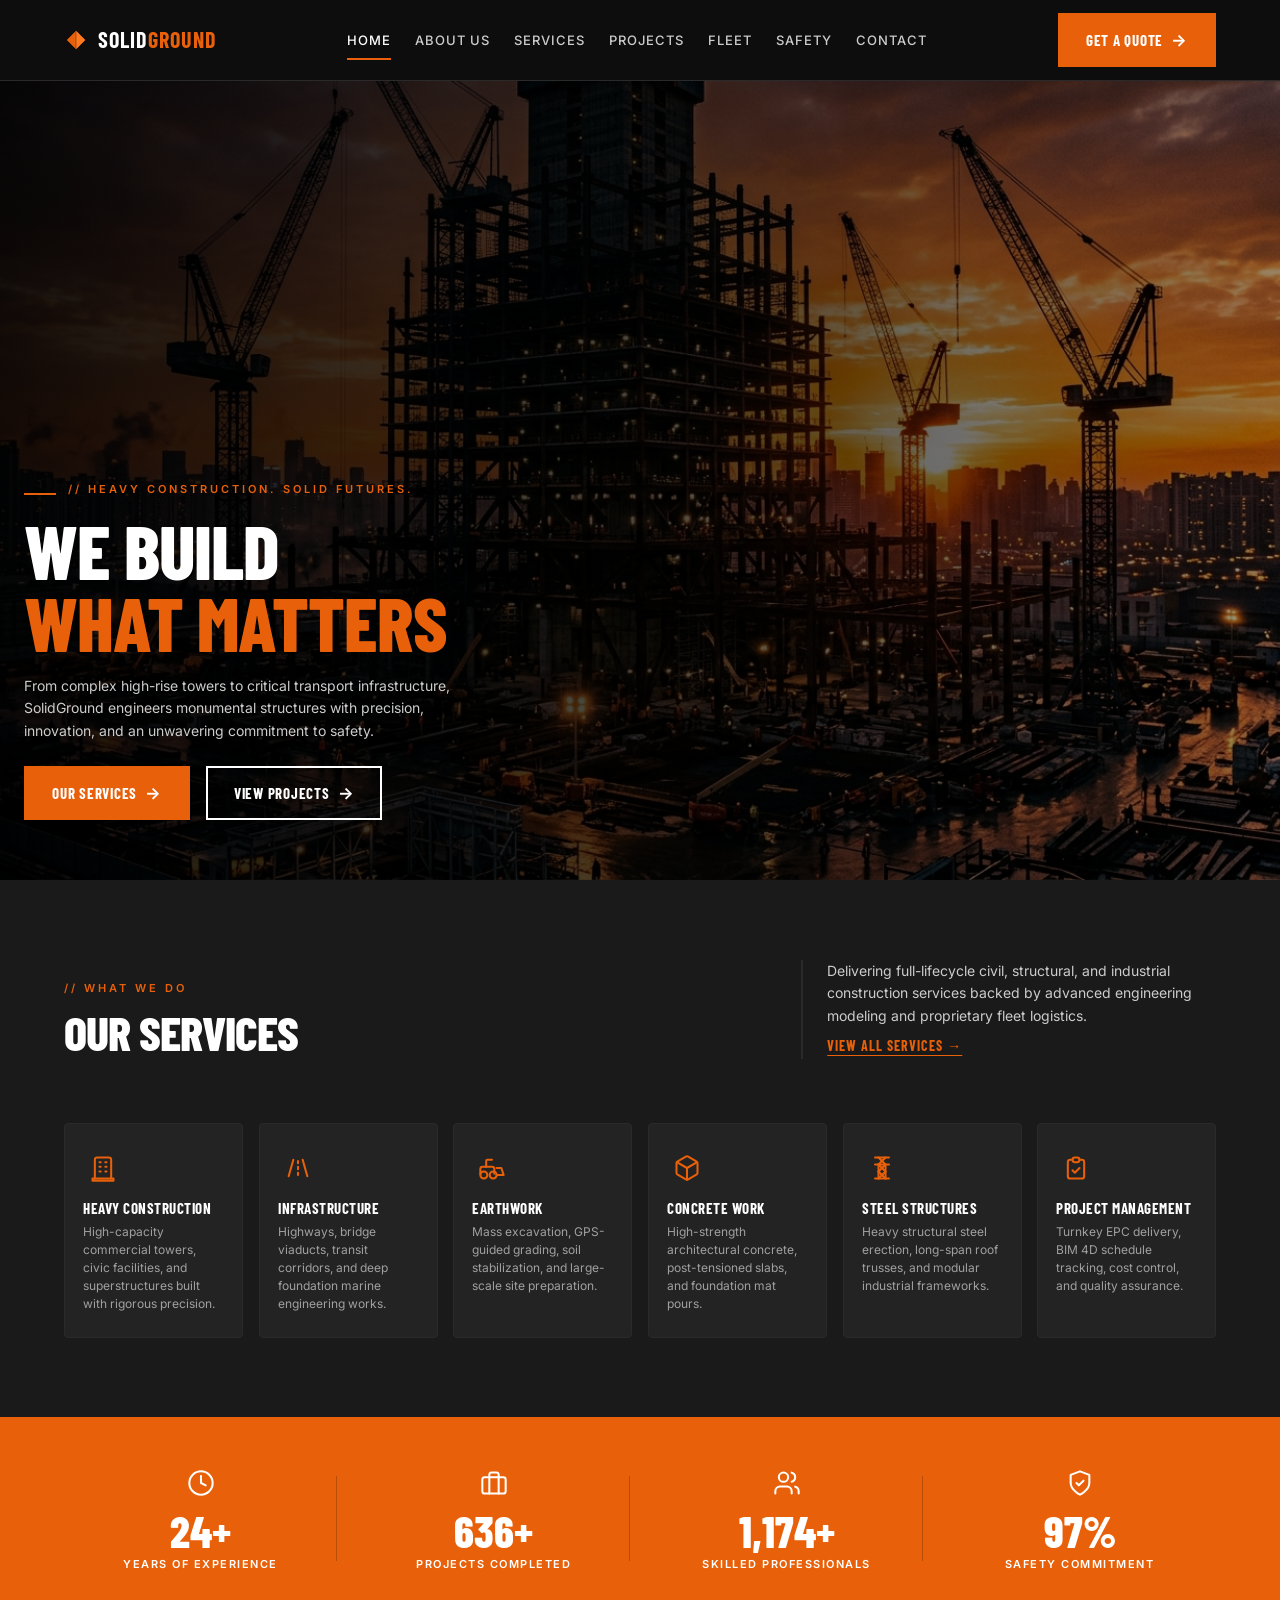
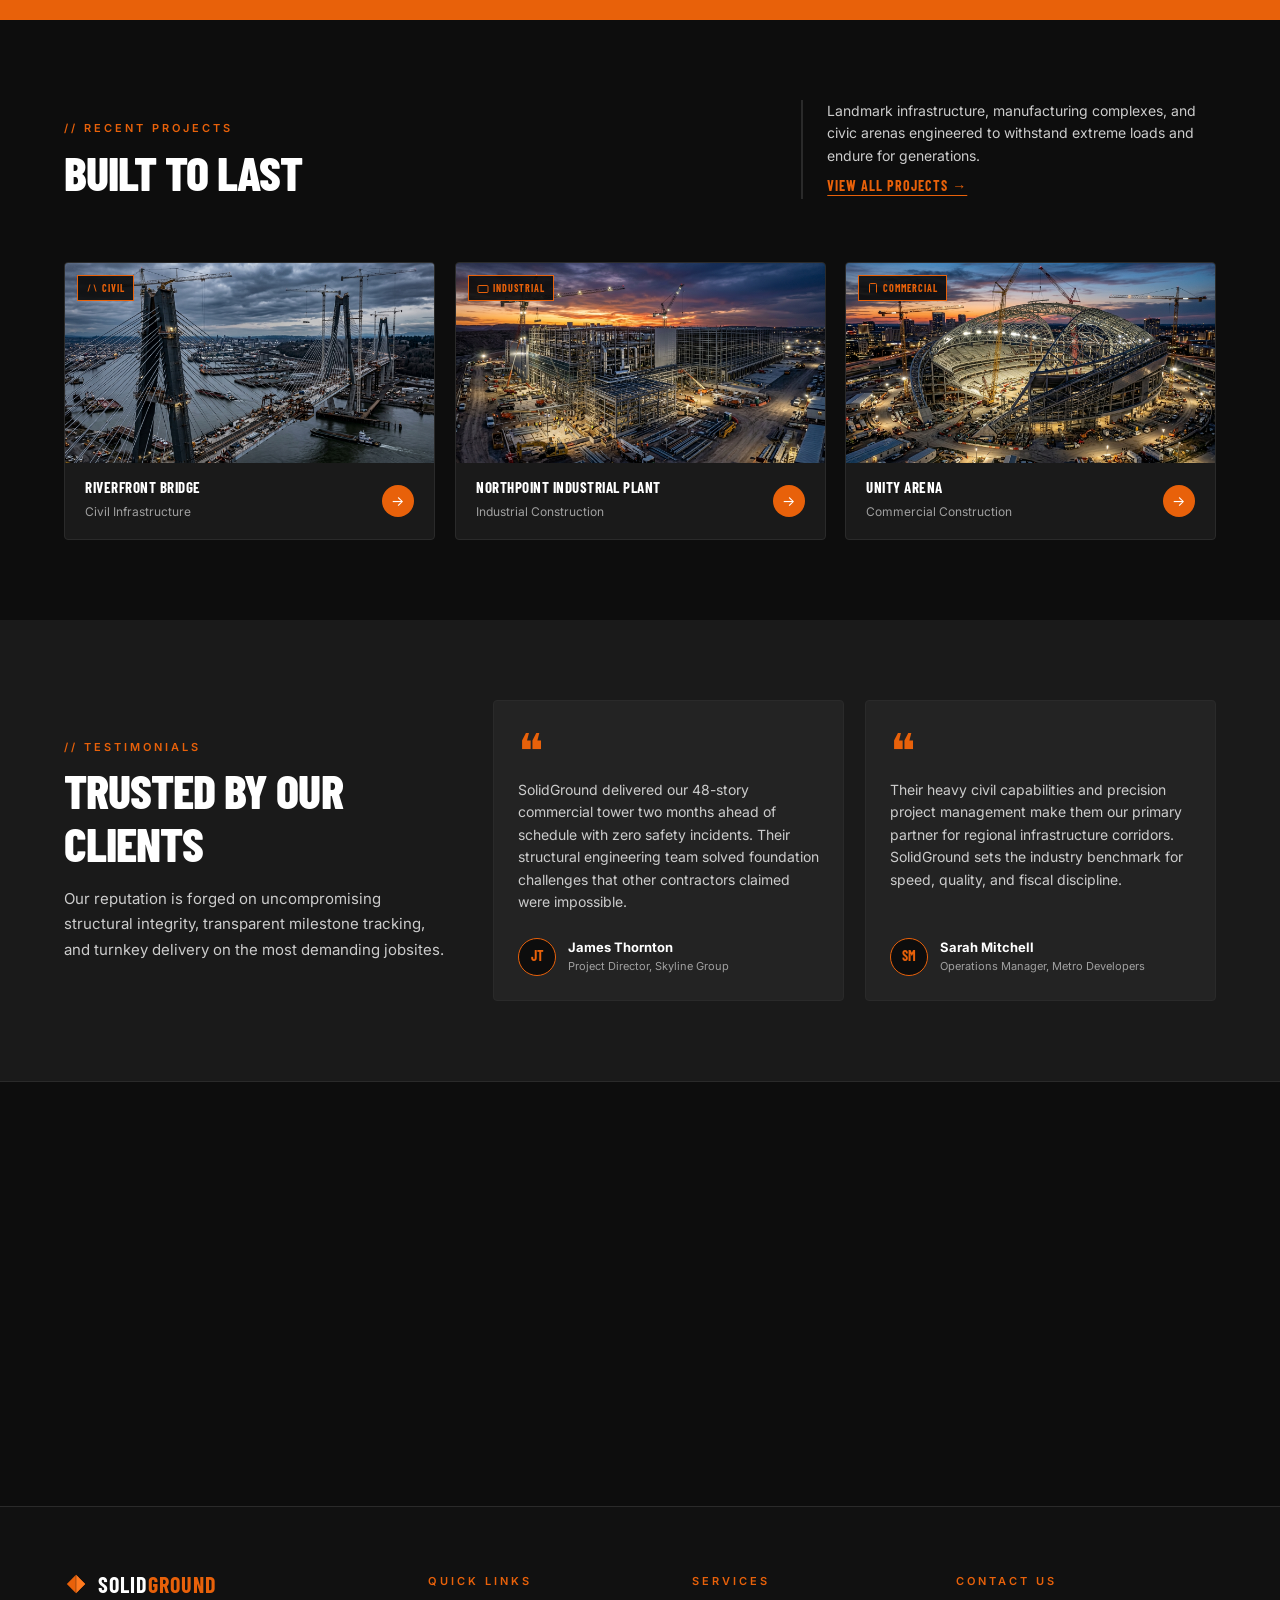
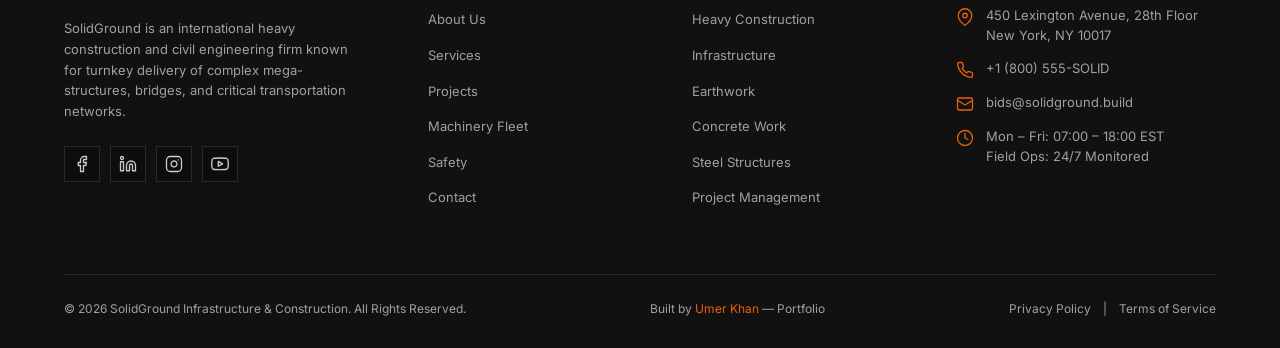
==== commit 4435bf4c: "Phase: Safety page built as standalone, nav link fixed across all pages" ====
--- a/index.html
+++ b/index.html
@@ -45,7 +45,7 @@
         <a href="capabilities.html" class="nav-link">SERVICES</a>
         <a href="projects.html" class="nav-link">PROJECTS</a>
         <a href="fleet.html" class="nav-link">FLEET</a>
-        <a href="capabilities.html#safety-metrics" class="nav-link">SAFETY</a>
+        <a href="safety.html" class="nav-link">SAFETY</a>
         <a href="request-a-bid.html" class="nav-link">CONTACT</a>
       </nav>
 
@@ -79,7 +79,7 @@
       <a href="capabilities.html" class="nav-link">SERVICES</a>
       <a href="projects.html" class="nav-link">PROJECTS</a>
       <a href="fleet.html" class="nav-link">FLEET</a>
-      <a href="capabilities.html#safety-metrics" class="nav-link">SAFETY</a>
+      <a href="safety.html" class="nav-link">SAFETY</a>
       <a href="request-a-bid.html" class="nav-link">CONTACT</a>
     </nav>
     <a href="request-a-bid.html" class="btn btn-primary" style="width: 100%; max-width: 280px; text-align: center;">GET A QUOTE</a>
@@ -569,7 +569,7 @@
             <li><a href="capabilities.html">Services</a></li>
             <li><a href="projects.html">Projects</a></li>
             <li><a href="fleet.html">Machinery Fleet</a></li>
-            <li><a href="capabilities.html#safety-metrics">Safety</a></li>
+            <li><a href="safety.html">Safety</a></li>
             <li><a href="request-a-bid.html">Contact</a></li>
           </ul>
         </div>
--- a/css/base.css
+++ b/css/base.css
@@ -81,7 +81,7 @@
 
 /* Reusable Typography Classes */
 .eyebrow {
-  font-size: 12px;
+  font-size: 11px;
   letter-spacing: 3px;
   color: var(--color-orange);
   font-weight: 600;
@@ -93,12 +93,12 @@
 }
 
 .section-title {
-  font-size: clamp(28px, 3.5vw, 42px);
+  font-size: clamp(28px, 4vw, 48px);
   font-weight: 800;
   font-family: var(--font-display);
   text-transform: uppercase;
   color: var(--color-white);
-  line-height: 1.15;
+  line-height: 1.1;
   letter-spacing: -0.02em;
 }
 
--- a/css/layout.css
+++ b/css/layout.css
@@ -5,17 +5,18 @@
 /* Container & Layout Constraints */
 .container {
   width: 100%;
-  max-width: 1280px;
+  max-width: 1200px;
   margin-left: auto;
   margin-right: auto;
   padding-left: 24px;
   padding-right: 24px;
+  box-sizing: border-box;
 }
 
 @media (max-width: 768px) {
   .container {
-    padding-left: 16px;
-    padding-right: 16px;
+    padding-left: 24px;
+    padding-right: 24px;
   }
 }
 
@@ -23,12 +24,13 @@
   width: 100%;
   padding-left: 24px;
   padding-right: 24px;
+  box-sizing: border-box;
 }
 
 @media (max-width: 768px) {
   .container-fluid {
-    padding-left: 16px;
-    padding-right: 16px;
+    padding-left: 24px;
+    padding-right: 24px;
   }
 }
 
--- a/css/components.css
+++ b/css/components.css
@@ -1864,13 +1864,32 @@
 }
 
 /* ==========================================================================
-   About Us Page Component Specifics
+   About Us Page Component Specifics — Precise Alignment & Sizing
    ========================================================================== */
 
-/* Section 1 — About Hero Banner Override (320px) */
+/* GENERAL SECTION STYLING */
+.about-hero-banner,
+.story-section,
+.mission-section,
+.team-section,
+.why-choose-section {
+  width: 100%;
+  box-sizing: border-box;
+}
+
+.story-section,
+.mission-section,
+.team-section,
+.why-choose-section {
+  padding: 80px 0;
+}
+
+/* SECTION 1 — HERO */
 .about-hero-banner {
   position: relative;
   height: 320px;
+  min-height: 320px;
+  max-height: 320px;
   background-image: url('../assets/images/hero-construction.jpg');
   background-size: cover;
   background-position: center;
@@ -1879,6 +1898,9 @@
   align-items: center;
   justify-content: center;
   text-align: center;
+  padding: 0;
+  box-sizing: border-box;
+  overflow: hidden;
 }
 
 .about-hero-overlay {
@@ -1892,51 +1914,67 @@
 .about-hero-content {
   position: relative;
   z-index: 2;
-  max-width: 780px;
-  padding: 0 var(--space-md);
+  max-width: 800px;
+  width: 100%;
+  margin: 0 auto;
+  padding: 0 24px;
+  box-sizing: border-box;
+  display: flex;
+  flex-direction: column;
+  align-items: center;
+  justify-content: center;
+  text-align: center;
+  gap: 12px;
+}
+
+.about-hero-content .eyebrow {
+  margin: 0;
+  font-size: 11px;
+  letter-spacing: 3px;
+  text-transform: uppercase;
+  color: var(--color-orange);
+  font-weight: 600;
 }
 
 .about-hero-content .section-title {
-  margin-top: 8px;
-  margin-bottom: 12px;
+  margin: 0;
+  font-size: clamp(28px, 4vw, 48px);
+  line-height: 1.1;
+  color: var(--color-white);
 }
 
 .about-hero-content p {
-  color: var(--color-grey-light);
-  font-size: 16px;
-  max-width: 620px;
-  margin: 0 auto;
-}
-
-/* Section 2 — Company Story (Two-Column) */
+  margin: 0;
+  color: #A0A0A0;
+  font-family: var(--font-body);
+  font-size: 14px;
+  line-height: 1.7;
+  max-width: 600px;
+}
+
+/* SECTION 2 — COMPANY STORY (TWO-COLUMN) */
 .story-section {
-  padding: 0;
   background-color: var(--color-dark-2);
   border-bottom: 1px solid var(--color-border);
 }
 
 .story-grid {
   display: grid;
-  grid-template-columns: 1fr;
-  min-height: 560px;
-}
-
-@media (min-width: 992px) {
-  .story-grid {
-    grid-template-columns: 1fr 1fr;
-  }
+  grid-template-columns: 1fr 1fr;
+  width: 100%;
+  box-sizing: border-box;
+  background-color: var(--color-dark-2);
+  border: 1px solid var(--color-border);
+  overflow: hidden;
+  align-items: stretch;
 }
 
 .story-image-wrap {
   position: relative;
-  min-height: 380px;
+  width: 100%;
+  height: 100%;
+  min-height: 100%;
   overflow: hidden;
-}
-
-@media (min-width: 992px) {
-  .story-image-wrap {
-    min-height: 100%;
-  }
 }
 
 .story-image-wrap img {
@@ -1952,12 +1990,7 @@
   display: flex;
   flex-direction: column;
   justify-content: center;
-}
-
-@media (max-width: 768px) {
-  .story-content-wrap {
-    padding: 40px 24px;
-  }
+  box-sizing: border-box;
 }
 
 .story-rule {
@@ -1969,40 +2002,48 @@
 }
 
 .story-content-wrap .section-title {
-  margin-bottom: 24px;
+  margin-bottom: 20px;
   line-height: 1.15;
 }
 
 .story-content-wrap p {
-  color: var(--color-grey-light);
+  color: #A0A0A0;
+  font-family: var(--font-body);
   font-size: 14px;
   line-height: 1.7;
-  margin-bottom: 16px;
+  margin-bottom: 14px;
 }
 
 .story-content-wrap p:last-of-type {
-  margin-bottom: 32px;
+  margin-bottom: 24px;
 }
 
 .story-stats-row {
   display: flex;
   align-items: center;
-  gap: 40px;
+  justify-content: space-between;
+  border-top: 1px solid var(--color-border);
   padding-top: 24px;
-  border-top: 1px solid var(--color-border);
-}
-
-@media (max-width: 576px) {
-  .story-stats-row {
-    flex-direction: column;
-    align-items: flex-start;
-    gap: 20px;
-  }
+  margin-top: 8px;
+  width: 100%;
+  box-sizing: border-box;
 }
 
 .story-stat-item {
-  display: flex;
-  flex-direction: column;
+  flex: 1;
+  display: flex;
+  flex-direction: column;
+  align-items: center;
+  justify-content: center;
+  text-align: center;
+  box-sizing: border-box;
+}
+
+.story-stat-divider {
+  width: 1px;
+  height: 48px;
+  background-color: #2A2A2A;
+  flex-shrink: 0;
 }
 
 .story-stat-val {
@@ -2017,49 +2058,51 @@
 
 .story-stat-lbl {
   font-family: var(--font-body);
-  font-size: 12px;
-  font-weight: 500;
+  font-size: 11px;
+  font-weight: 600;
   text-transform: uppercase;
   letter-spacing: 1.5px;
-  color: var(--color-grey);
+  color: #A0A0A0;
   margin-top: 6px;
 }
 
-/* Section 3 — Mission, Vision, Values */
+/* SECTION 3 — MISSION VISION VALUES (3 CARDS) */
 .mission-section {
   background-color: var(--color-dark);
-  padding: 80px 0;
   border-bottom: 1px solid var(--color-border);
 }
 
 .mission-grid {
   display: grid;
-  grid-template-columns: 1fr;
-  gap: 24px;
+  grid-template-columns: repeat(3, 1fr);
+  gap: 1px;
+  background-color: #2A2A2A;
+  border: 1px solid #2A2A2A;
   margin-top: 40px;
-}
-
-@media (min-width: 992px) {
-  .mission-grid {
-    grid-template-columns: repeat(3, 1fr);
-  }
+  align-items: stretch;
+  width: 100%;
+  box-sizing: border-box;
 }
 
 .mission-card {
   background-color: var(--color-dark-2);
-  border: 1px solid var(--color-border);
+  border: none;
   border-top: 2px solid var(--color-orange);
   padding: 32px 28px;
   display: flex;
   flex-direction: column;
-  transition: transform var(--transition-base), box-shadow var(--transition-base), border-color var(--transition-base);
+  align-items: flex-start;
+  text-align: left;
+  height: 100%;
+  box-sizing: border-box;
+  transition: transform var(--transition-base), box-shadow var(--transition-base);
 }
 
 .mission-card:hover {
   transform: translateY(-4px);
   box-shadow: 0 12px 30px rgba(0, 0, 0, 0.5);
-  border-color: #383838;
-  border-top-color: var(--color-orange);
+  position: relative;
+  z-index: 2;
 }
 
 .mission-card-icon {
@@ -2067,6 +2110,7 @@
   height: 32px;
   color: var(--color-orange);
   margin-bottom: 20px;
+  flex-shrink: 0;
   display: flex;
   align-items: center;
 }
@@ -2079,7 +2123,7 @@
 
 .mission-card h3 {
   font-family: var(--font-display);
-  font-size: 22px;
+  font-size: 16px;
   font-weight: 700;
   text-transform: uppercase;
   color: var(--color-white);
@@ -2088,9 +2132,11 @@
 }
 
 .mission-card p {
-  color: var(--color-grey-light);
-  font-size: 14px;
-  line-height: 1.65;
+  color: #A0A0A0;
+  font-family: var(--font-body);
+  font-size: 12px;
+  line-height: 1.6;
+  margin: 0;
 }
 
 .mission-values-list {
@@ -2100,6 +2146,7 @@
   display: flex;
   flex-direction: column;
   gap: 10px;
+  width: 100%;
 }
 
 .mission-values-list li {
@@ -2107,9 +2154,13 @@
   align-items: center;
   gap: 10px;
   font-family: var(--font-body);
-  font-size: 14px;
-  font-weight: 500;
-  color: var(--color-grey-light);
+  font-size: 12px;
+  color: #A0A0A0;
+  line-height: 1.5;
+}
+
+.mission-values-list li strong {
+  color: var(--color-white);
 }
 
 .mission-values-list li::before {
@@ -2120,30 +2171,19 @@
   flex-shrink: 0;
 }
 
-/* Section 4 — Team Leadership Section */
+/* SECTION 4 — TEAM (4 CARDS) */
 .team-section {
   background-color: var(--color-dark-2);
-  padding: 80px 0;
   border-bottom: 1px solid var(--color-border);
 }
 
 .team-grid {
   display: grid;
-  grid-template-columns: 1fr;
-  gap: 24px;
+  grid-template-columns: repeat(4, 1fr);
+  gap: 20px;
   margin-top: 40px;
-}
-
-@media (min-width: 600px) {
-  .team-grid {
-    grid-template-columns: repeat(2, 1fr);
-  }
-}
-
-@media (min-width: 1024px) {
-  .team-grid {
-    grid-template-columns: repeat(4, 1fr);
-  }
+  width: 100%;
+  box-sizing: border-box;
 }
 
 .team-card {
@@ -2151,6 +2191,9 @@
   border: 1px solid var(--color-border);
   display: flex;
   flex-direction: column;
+  height: 100%;
+  box-sizing: border-box;
+  text-align: left;
   transition: transform var(--transition-base), border-color var(--transition-base), box-shadow var(--transition-base);
 }
 
@@ -2162,11 +2205,15 @@
 
 .team-card-image {
   height: 200px;
-  background-color: var(--color-dark-3);
+  min-height: 200px;
+  max-height: 200px;
+  background-color: #232323;
   display: flex;
   align-items: center;
   justify-content: center;
   width: 100%;
+  box-sizing: border-box;
+  overflow: hidden;
 }
 
 .team-card-image svg {
@@ -2182,6 +2229,9 @@
   flex: 1;
   display: flex;
   flex-direction: column;
+  align-items: flex-start;
+  text-align: left;
+  box-sizing: border-box;
 }
 
 .team-card-name {
@@ -2204,21 +2254,26 @@
 
 .team-card-bio {
   font-family: var(--font-body);
-  font-size: 11px;
-  color: var(--color-grey);
-  line-height: 1.5;
+  font-size: 12px;
+  color: #A0A0A0;
+  line-height: 1.6;
+  margin: 0;
 }
 
 .team-card-footer {
   border-top: 1px solid var(--color-border);
   padding: 12px 20px;
   display: flex;
-  align-items: center;
-  gap: 14px;
+  flex-direction: row;
+  align-items: center;
+  justify-content: flex-start;
+  gap: 12px;
+  width: 100%;
+  box-sizing: border-box;
 }
 
 .team-social-link {
-  color: var(--color-grey);
+  color: #A0A0A0;
   display: inline-flex;
   align-items: center;
   justify-content: center;
@@ -2236,38 +2291,93 @@
   stroke-width: 1.75;
 }
 
-/* Section 6 — Why Choose Us Section */
+/* SECTION 5 — STATS STRIP */
+.stats-strip {
+  background-color: var(--color-orange);
+  color: var(--color-white);
+  padding: 48px 0;
+  position: relative;
+  width: 100%;
+  box-sizing: border-box;
+}
+
+.stats-grid-4 {
+  display: grid;
+  grid-template-columns: repeat(4, 1fr);
+  gap: 20px;
+  width: 100%;
+  box-sizing: border-box;
+}
+
+.stat-item {
+  display: flex;
+  flex-direction: column;
+  align-items: center;
+  justify-content: center;
+  text-align: center;
+  padding: 0 12px;
+  box-sizing: border-box;
+  gap: 4px;
+}
+
+.stat-item .stat-icon {
+  margin-bottom: 4px;
+}
+
+.stat-item .stat-num {
+  font-family: var(--font-display);
+  font-size: clamp(32px, 3.5vw, 44px);
+  font-weight: 800;
+  color: var(--color-white);
+  line-height: 1;
+}
+
+.stat-item .stat-lbl {
+  font-family: var(--font-body);
+  font-size: 11px;
+  font-weight: 600;
+  text-transform: uppercase;
+  letter-spacing: 1.5px;
+  color: var(--color-white);
+  margin-top: 4px;
+  line-height: 1.3;
+}
+
+/* SECTION 6 — WHY CHOOSE US */
 .why-choose-section {
   background-color: var(--color-dark);
-  padding: 80px 0;
   border-bottom: 1px solid var(--color-border);
 }
 
 .why-choose-grid {
   display: grid;
-  grid-template-columns: 1fr;
-  gap: 32px 40px;
+  grid-template-columns: repeat(2, 1fr);
+  column-gap: 40px;
+  row-gap: 28px;
   margin-top: 40px;
-}
-
-@media (min-width: 768px) {
-  .why-choose-grid {
-    grid-template-columns: repeat(2, 1fr);
-  }
+  width: 100%;
+  box-sizing: border-box;
 }
 
 .why-choose-item {
   display: flex;
   align-items: flex-start;
-  gap: 18px;
+  gap: 16px;
+  width: 100%;
+  box-sizing: border-box;
+  text-align: left;
 }
 
 .why-choose-icon {
   width: 24px;
   height: 24px;
+  min-width: 24px;
   color: var(--color-orange);
   flex-shrink: 0;
   margin-top: 2px;
+  display: flex;
+  align-items: center;
+  justify-content: center;
 }
 
 .why-choose-icon svg {
@@ -2279,6 +2389,8 @@
 .why-choose-text {
   display: flex;
   flex-direction: column;
+  align-items: flex-start;
+  text-align: left;
 }
 
 .why-choose-title {
@@ -2288,12 +2400,472 @@
   text-transform: uppercase;
   color: var(--color-white);
   letter-spacing: 0.5px;
-  margin-bottom: 6px;
+  margin-bottom: 4px;
 }
 
 .why-choose-desc {
   font-family: var(--font-body);
   font-size: 12px;
-  color: var(--color-grey);
+  color: #A0A0A0;
   line-height: 1.6;
-}
+  margin: 0;
+}
+
+/* SECTION 7 — CTA BANNER */
+.contact-cta-section {
+  padding: 0;
+  border-top: 1px solid var(--color-border);
+  background-color: var(--color-dark);
+  width: 100%;
+  box-sizing: border-box;
+}
+
+.contact-split-wrap {
+  display: grid;
+  grid-template-columns: 40% 60%;
+  width: 100%;
+  box-sizing: border-box;
+}
+
+.contact-split-left {
+  background-color: var(--color-orange);
+  padding: 60px 48px;
+  display: flex;
+  flex-direction: column;
+  justify-content: center;
+  color: #0D0D0D;
+  box-sizing: border-box;
+}
+
+.contact-split-left .eyebrow-dark {
+  font-size: 11px;
+  letter-spacing: 3px;
+  color: #0D0D0D;
+  font-weight: 700;
+  text-transform: uppercase;
+  margin-bottom: 8px;
+}
+
+.contact-split-left .section-title-dark {
+  font-family: var(--font-display);
+  font-size: clamp(28px, 4vw, 44px);
+  font-weight: 800;
+  color: #0D0D0D;
+  line-height: 1.1;
+  text-transform: uppercase;
+  margin-bottom: 16px;
+}
+
+.contact-split-left .rule-dark {
+  width: 40px;
+  height: 2px;
+  background-color: #0D0D0D;
+  margin-bottom: 16px;
+}
+
+.contact-split-left p {
+  color: #1A1A1A;
+  font-family: var(--font-body);
+  font-size: 14px;
+  line-height: 1.7;
+  margin: 0;
+}
+
+.contact-split-right {
+  background-color: var(--color-dark-2);
+  padding: 60px 48px;
+  display: flex;
+  flex-direction: column;
+  justify-content: center;
+  box-sizing: border-box;
+  width: 100%;
+}
+
+#home-contact-form {
+  width: 100%;
+  box-sizing: border-box;
+}
+
+.input-grid-2x2 {
+  display: grid;
+  grid-template-columns: repeat(2, 1fr);
+  gap: 16px;
+  margin-bottom: 16px;
+  width: 100%;
+  box-sizing: border-box;
+}
+
+.form-group-minimal {
+  position: relative;
+  margin-bottom: 12px;
+  width: 100%;
+  box-sizing: border-box;
+}
+
+.form-input-minimal {
+  width: 100%;
+  background: transparent;
+  border: none;
+  border-bottom: 1px solid var(--color-border);
+  color: var(--color-white);
+  padding: 10px 0;
+  font-family: var(--font-body);
+  font-size: 14px;
+  box-sizing: border-box;
+  transition: border-color var(--transition-fast);
+}
+
+.form-input-minimal:focus {
+  outline: none;
+  border-bottom-color: var(--color-orange);
+}
+
+.form-textarea-minimal {
+  width: 100%;
+  background: transparent;
+  border: none;
+  border-bottom: 1px solid var(--color-border);
+  color: var(--color-white);
+  padding: 10px 0;
+  font-family: var(--font-body);
+  font-size: 14px;
+  resize: vertical;
+  min-height: 80px;
+  box-sizing: border-box;
+  transition: border-color var(--transition-fast);
+}
+
+.form-textarea-minimal:focus {
+  outline: none;
+  border-bottom-color: var(--color-orange);
+}
+
+/* RESPONSIVE BREAKPOINTS */
+@media (max-width: 1024px) {
+  .story-section,
+  .mission-section,
+  .team-section,
+  .why-choose-section {
+    padding: 60px 0;
+  }
+
+  .team-grid {
+    grid-template-columns: repeat(2, 1fr);
+  }
+}
+
+@media (max-width: 768px) {
+  .story-section,
+  .mission-section,
+  .team-section,
+  .why-choose-section {
+    padding: 40px 0;
+  }
+
+  .story-grid {
+    grid-template-columns: 1fr;
+  }
+
+  .story-image-wrap {
+    height: 280px;
+    min-height: 280px;
+  }
+
+  .story-content-wrap {
+    padding: 32px 24px;
+  }
+
+  .stats-grid-4 {
+    grid-template-columns: repeat(2, 1fr);
+    gap: 28px 16px;
+  }
+
+  .why-choose-grid {
+    grid-template-columns: 1fr;
+    row-gap: 24px;
+  }
+
+  .contact-split-wrap {
+    grid-template-columns: 1fr;
+  }
+
+  .contact-split-left {
+    padding: 40px 24px;
+  }
+
+  .contact-split-right {
+    padding: 40px 24px;
+  }
+
+  .input-grid-2x2 {
+    grid-template-columns: 1fr;
+    gap: 12px;
+  }
+}
+
+@media (max-width: 600px) {
+  .mission-grid {
+    grid-template-columns: 1fr;
+  }
+
+  .team-grid {
+    grid-template-columns: 1fr;
+  }
+}
+
+@media (max-width: 480px) {
+  .about-hero-content .section-title {
+    font-size: clamp(24px, 6vw, 36px);
+  }
+
+  .story-stats-row {
+    gap: 16px;
+  }
+
+  .story-stat-val {
+    font-size: 28px;
+  }
+}
+
+/* ==========================================================================
+   Safety Page Specifics & Capabilities Safety Link Card
+   ========================================================================== */
+
+/* Section 3 — Safety Statement Section */
+.safety-statement-section {
+  background-color: var(--color-dark-2);
+  padding: 80px 0;
+  border-bottom: 1px solid var(--color-border);
+  width: 100%;
+  box-sizing: border-box;
+}
+
+.safety-statement-box {
+  background-color: var(--color-dark);
+  border: 1px solid var(--color-border);
+  padding: 60px 48px;
+  text-align: center;
+  max-width: 960px;
+  margin: 0 auto;
+  box-sizing: border-box;
+}
+
+@media (max-width: 768px) {
+  .safety-statement-box {
+    padding: 36px 20px;
+  }
+}
+
+.statement-quote-line-1 {
+  font-family: var(--font-display);
+  font-size: clamp(24px, 3.5vw, 32px);
+  font-weight: 800;
+  color: var(--color-white);
+  text-transform: uppercase;
+  letter-spacing: 0.5px;
+  line-height: 1.15;
+  display: block;
+}
+
+.statement-quote-line-2 {
+  font-family: var(--font-display);
+  font-size: clamp(24px, 3.5vw, 32px);
+  font-weight: 800;
+  color: var(--color-orange);
+  text-transform: uppercase;
+  letter-spacing: 0.5px;
+  line-height: 1.15;
+  display: block;
+  margin-top: 4px;
+  margin-bottom: 20px;
+}
+
+.statement-desc {
+  font-family: var(--font-body);
+  font-size: 14px;
+  color: #A0A0A0;
+  line-height: 1.7;
+  max-width: 700px;
+  margin: 0 auto;
+}
+
+/* Section 4 — Safety Programs */
+.programs-section {
+  background-color: var(--color-dark);
+  padding: 80px 0;
+  border-bottom: 1px solid var(--color-border);
+  width: 100%;
+  box-sizing: border-box;
+}
+
+.programs-grid-3 {
+  display: grid;
+  grid-template-columns: repeat(3, 1fr);
+  gap: 24px;
+  margin-top: 40px;
+  width: 100%;
+  box-sizing: border-box;
+}
+
+@media (max-width: 768px) {
+  .programs-grid-3 {
+    grid-template-columns: 1fr;
+    gap: 20px;
+  }
+}
+
+.program-card {
+  background-color: var(--color-dark-2);
+  border: 1px solid var(--color-border);
+  border-top: 2px solid var(--color-orange);
+  padding: 32px 28px;
+  display: flex;
+  flex-direction: column;
+  align-items: flex-start;
+  text-align: left;
+  height: 100%;
+  box-sizing: border-box;
+  transition: transform var(--transition-base), box-shadow var(--transition-base), border-color var(--transition-base);
+}
+
+.program-card:hover {
+  transform: translateY(-4px);
+  box-shadow: 0 12px 30px rgba(0, 0, 0, 0.5);
+  border-color: #383838;
+  border-top-color: var(--color-orange);
+}
+
+.program-card-icon {
+  width: 32px;
+  height: 32px;
+  color: var(--color-orange);
+  margin-bottom: 20px;
+  flex-shrink: 0;
+  display: flex;
+  align-items: center;
+}
+
+.program-card-icon svg {
+  width: 32px;
+  height: 32px;
+  stroke-width: 1.75;
+}
+
+.program-card h3 {
+  font-family: var(--font-display);
+  font-size: 16px;
+  font-weight: 700;
+  text-transform: uppercase;
+  color: var(--color-white);
+  margin-bottom: 12px;
+  letter-spacing: 0.5px;
+}
+
+.program-card p {
+  color: #A0A0A0;
+  font-family: var(--font-body);
+  font-size: 12px;
+  line-height: 1.6;
+  margin: 0;
+}
+
+/* Section 6 — Safety Stats Table */
+.safety-table-section {
+  background-color: var(--color-dark);
+  padding: 80px 0;
+  border-bottom: 1px solid var(--color-border);
+  width: 100%;
+  box-sizing: border-box;
+}
+
+.safety-table-wrap {
+  max-width: 800px;
+  margin: 40px auto 0;
+  width: 100%;
+  box-sizing: border-box;
+}
+
+.safety-stats-table {
+  width: 100%;
+  border-collapse: collapse;
+  border: none;
+}
+
+.safety-stats-table tr {
+  border-bottom: 1px solid #2A2A2A;
+}
+
+.safety-stats-table tr:first-child {
+  border-top: 1px solid #2A2A2A;
+}
+
+.safety-stats-table td {
+  padding: 16px 8px;
+  vertical-align: middle;
+}
+
+.safety-stats-table .stat-row-lbl {
+  font-family: var(--font-body);
+  font-size: 14px;
+  color: #A0A0A0;
+  text-align: left;
+}
+
+.safety-stats-table .stat-row-val {
+  font-family: var(--font-display);
+  font-size: 20px;
+  font-weight: 700;
+  color: var(--color-white);
+  text-align: right;
+  letter-spacing: 0.5px;
+}
+
+/* Capabilities Page — Safety Link Card */
+.safety-link-card {
+  background-color: var(--color-dark-2);
+  border: 1px solid var(--color-border);
+  border-left: 4px solid var(--color-orange);
+  padding: 36px 32px;
+  display: flex;
+  flex-direction: row;
+  align-items: center;
+  justify-content: space-between;
+  gap: 28px;
+  box-sizing: border-box;
+  width: 100%;
+}
+
+@media (max-width: 768px) {
+  .safety-link-card {
+    flex-direction: column;
+    align-items: flex-start;
+    padding: 28px 20px;
+  }
+}
+
+.safety-link-left {
+  flex: 1;
+}
+
+.safety-link-left p {
+  color: #A0A0A0;
+  font-family: var(--font-body);
+  font-size: 14px;
+  line-height: 1.6;
+}
+
+@media (max-width: 1024px) {
+  .safety-statement-section,
+  .programs-section,
+  .safety-table-section {
+    padding: 60px 0;
+  }
+}
+
+@media (max-width: 768px) {
+  .safety-statement-section,
+  .programs-section,
+  .safety-table-section {
+    padding: 40px 0;
+  }
+}
